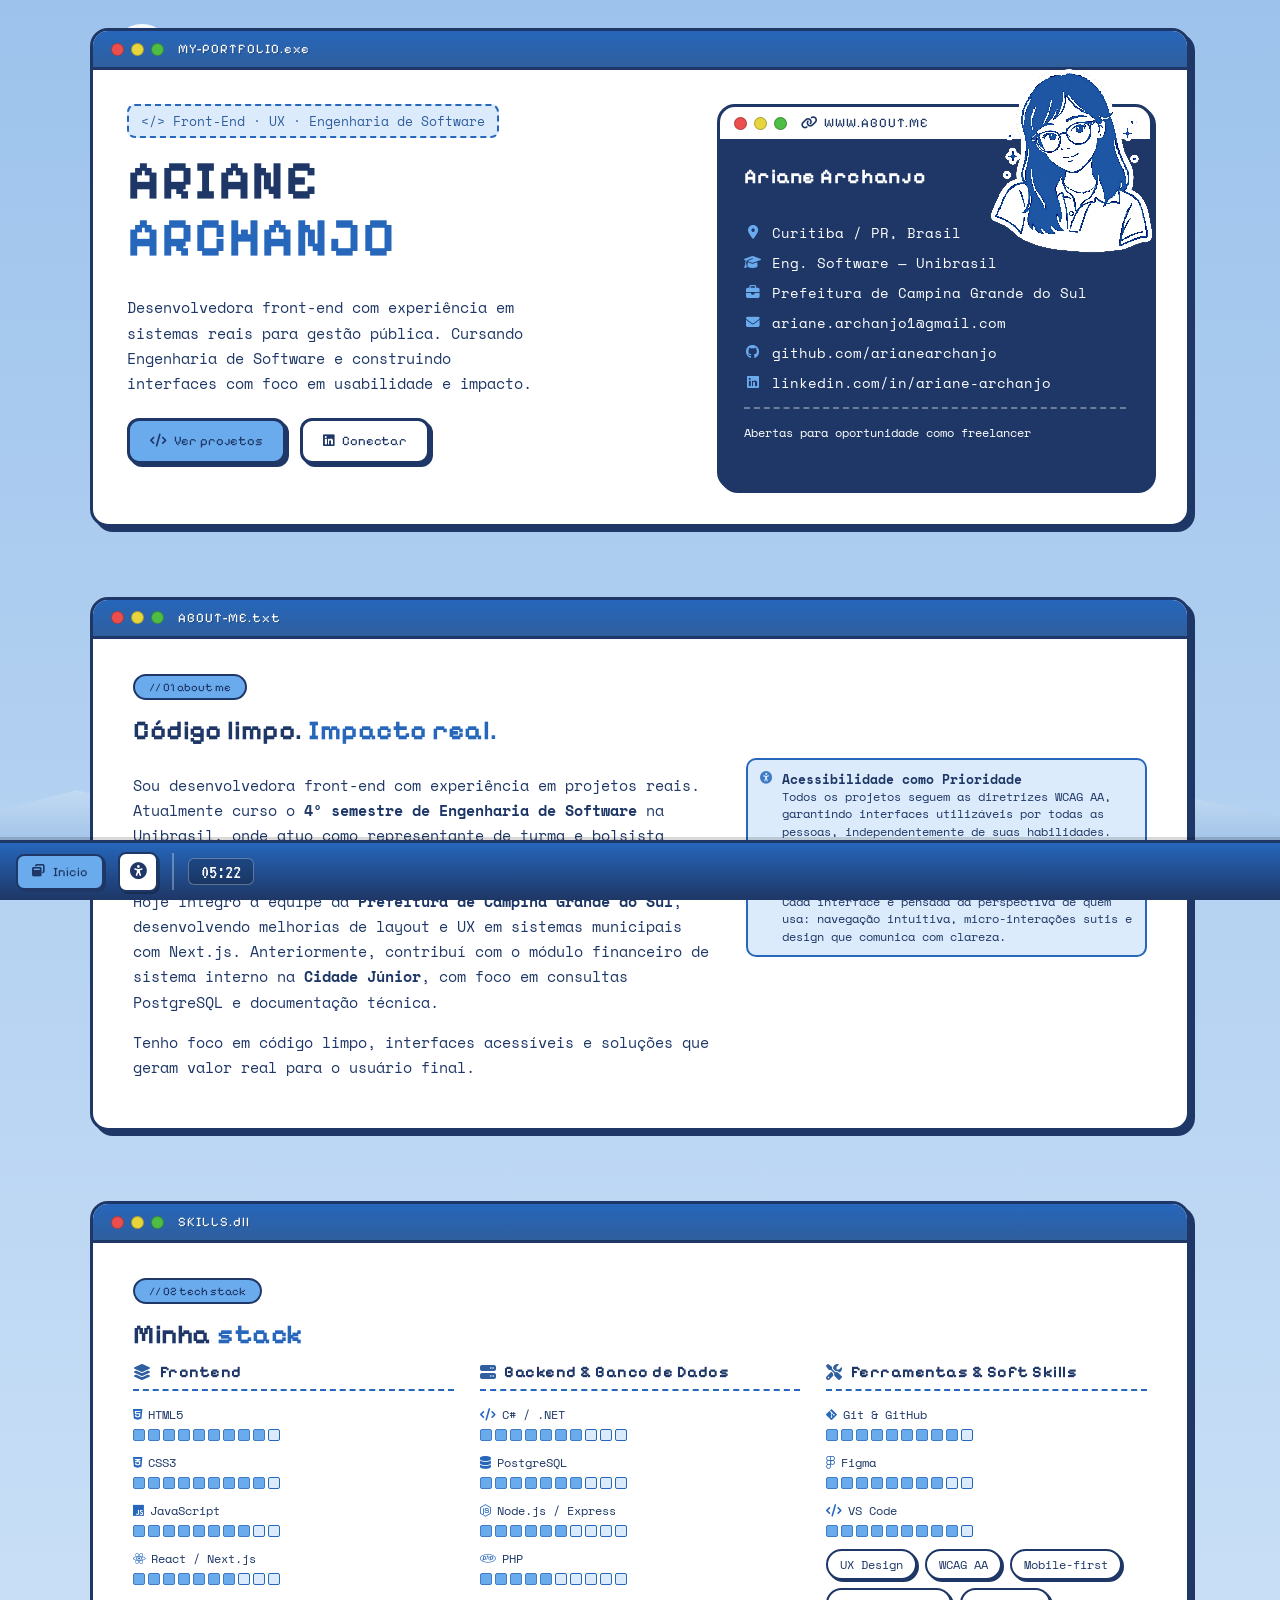
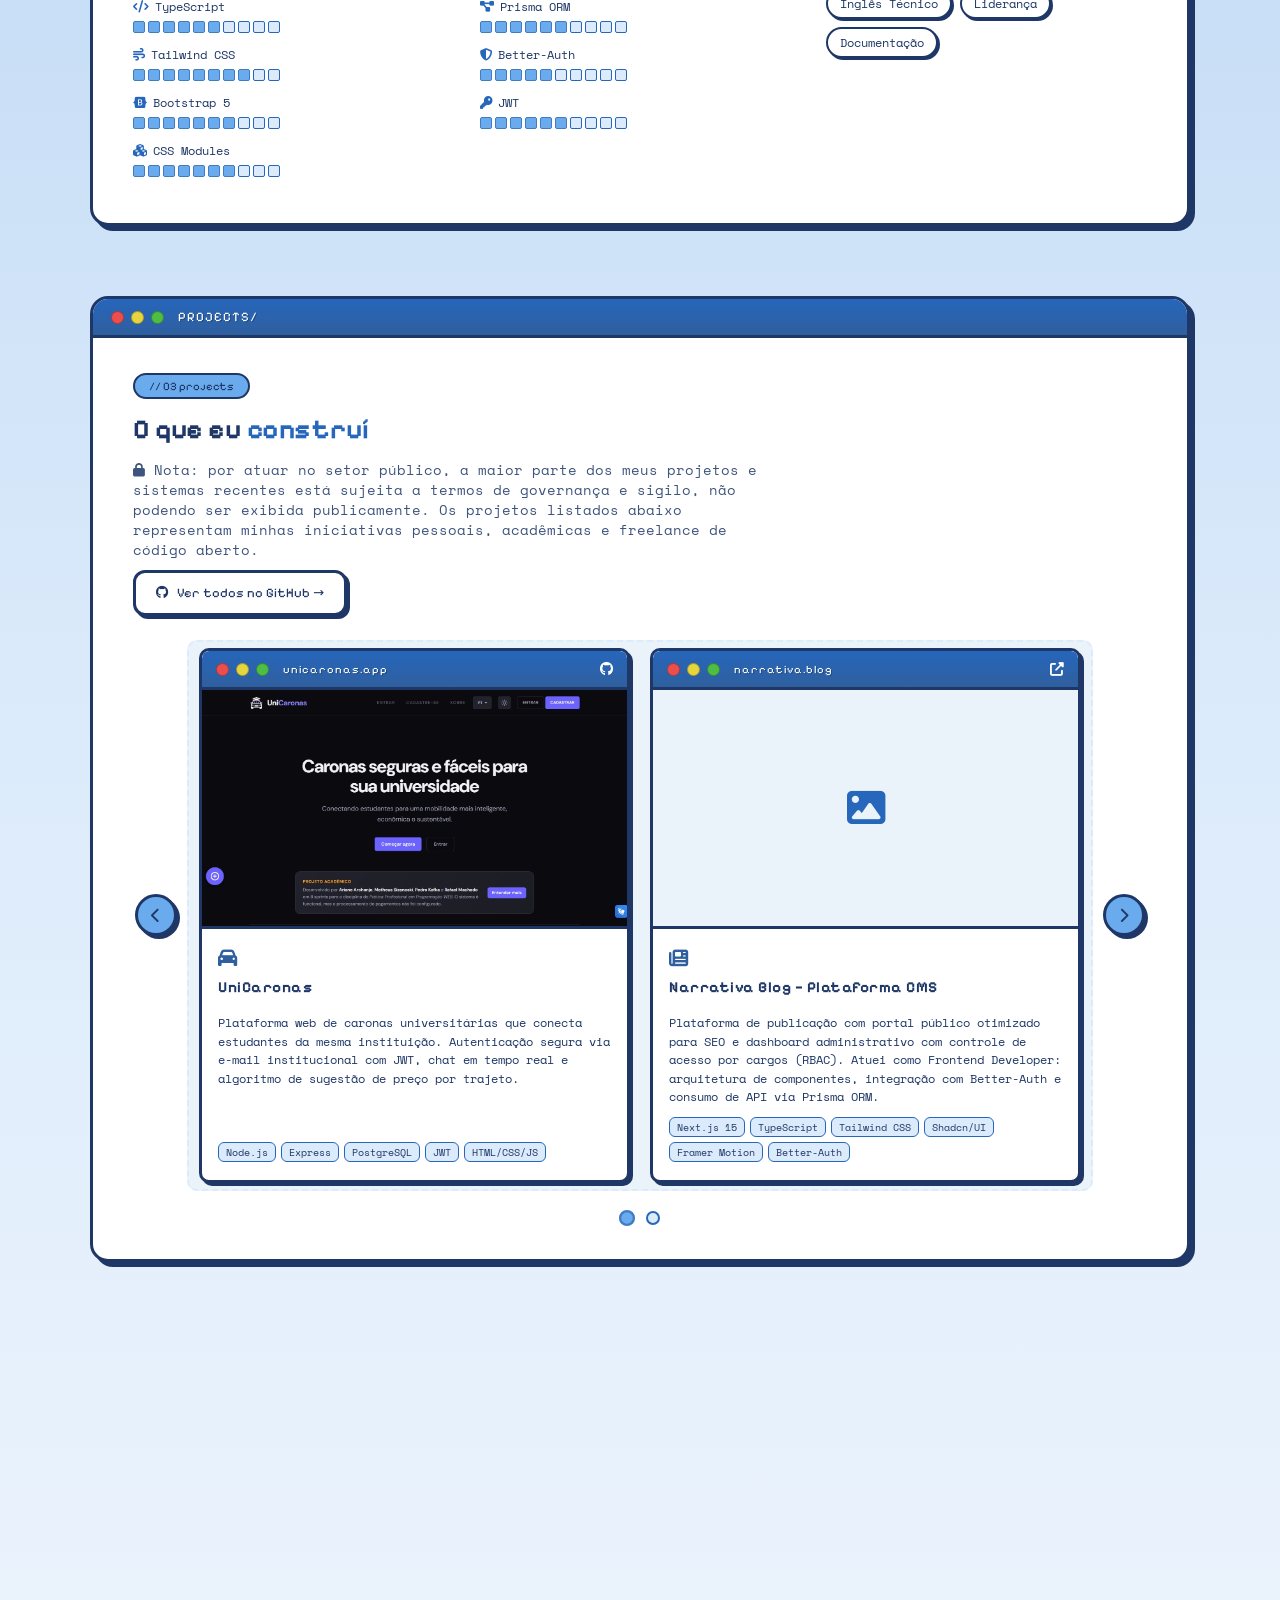
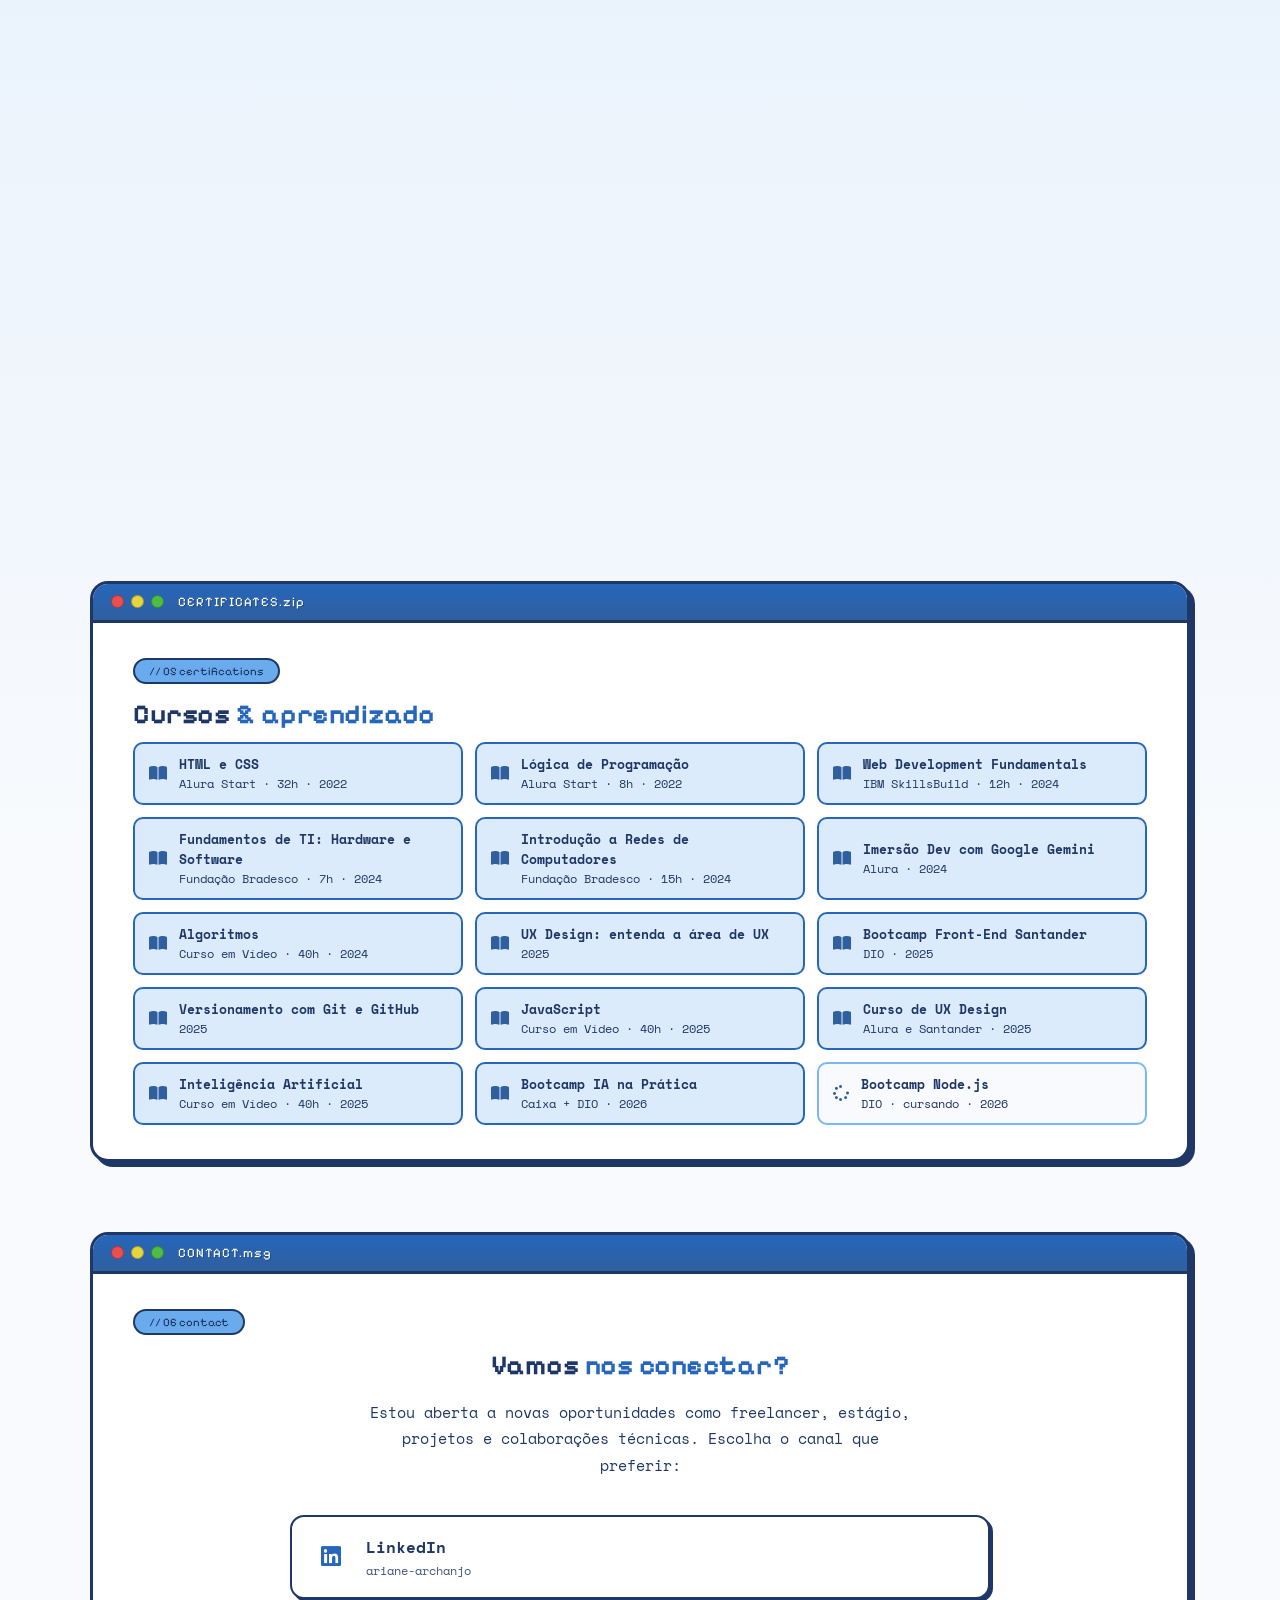
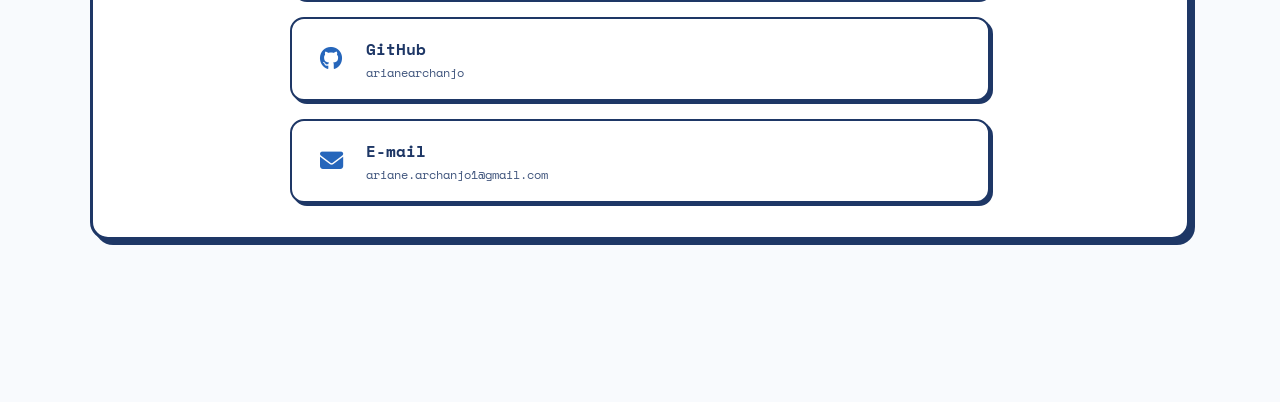
==== index.html @ 0cf38a66 "Initial commit - portfolio retro desktop theme" ====
<!DOCTYPE html>
<html lang="pt-BR">
<head>
<meta charset="UTF-8" />
<meta name="viewport" content="width=device-width, initial-scale=1.0" />
<title>Ariane Archanjo — Front-End Developer</title>
<link rel="icon" type="image/png" href="img/logo.png" />
<meta name="description" content="Portfólio de Ariane Archanjo, desenvolvedora front-end e estudante de Engenharia de Software." />

<link rel="preconnect" href="https://fonts.googleapis.com" />
<link rel="preconnect" href="https://fonts.gstatic.com" crossorigin />
<link rel="stylesheet" href="https://cdnjs.cloudflare.com/ajax/libs/font-awesome/6.5.1/css/all.min.css" />
<link rel="stylesheet" href="style.css" />
</head>
<body>

<a href="#conteudo" class="skip-link">Pular para o conteúdo principal</a>

<div class="desktop-bg" aria-hidden="true">
  <div class="cloud cloud-1"></div>
  <div class="cloud cloud-2"></div>
  <div class="cloud cloud-3"></div>
  <div class="grass-strip"></div>
</div>

<!-- ===================== HERO ===================== -->
<header class="window hero-window" id="topo">
  <div class="title-bar">
    <div class="dots" aria-hidden="true"><span class="dot dot-red"></span><span class="dot dot-yellow"></span><span class="dot dot-green"></span></div>
    <span class="title-bar-text">MY-PORTFOLIO.exe</span>
  </div>
  <div class="window-body hero-body">
    <div class="hero-left">
      <span class="hero-tag">&lt;/&gt; Front-End · UX · Engenharia de Software</span>
      <h1 class="hero-name">ARIANE<br><span class="accent">ARCHANJO</span></h1>
      <p class="hero-desc">
        Desenvolvedora front-end com experiência em sistemas reais para gestão pública.
        Cursando Engenharia de Software e construindo interfaces com foco em usabilidade e impacto.
      </p>
      <div class="hero-actions">
        <a href="#projetos" class="btn btn-primary"><i class="fas fa-code" aria-hidden="true"></i> Ver projetos</a>
        <a href="#contato" class="btn btn-outline"><i class="fab fa-linkedin" aria-hidden="true"></i> Conectar</a>
      </div>
    </div>

    <div class="about-card">
      <a href="#sobre" class="title-bar mini">
        <div class="dots" aria-hidden="true"><span class="dot dot-red"></span><span class="dot dot-yellow"></span><span class="dot dot-green"></span></div>
        <span class="title-bar-text"><i class="fas fa-link" aria-hidden="true" style="margin-right:6px;"></i>WWW.ABOUT.ME</span>
      </a>
      <img src="img/avatar-sticker.png" alt="Ilustração de Ariane" class="about-avatar">
      <div class="about-card-body">
        <h3>Ariane Archanjo</h3>
        <br>
        <div class="contact-row"><i class="fas fa-map-marker-alt" aria-hidden="true"></i> Curitiba / PR, Brasil</div>
        <div class="contact-row"><i class="fas fa-graduation-cap" aria-hidden="true"></i> Eng. Software — Unibrasil</div>
        <div class="contact-row"><i class="fas fa-briefcase" aria-hidden="true"></i> Prefeitura de Campina Grande do Sul</div>
        <div class="contact-row"><i class="fas fa-envelope" aria-hidden="true"></i> <a href="mailto:ariane.archanjo1@gmail.com" style="color:inherit;text-decoration:none;">ariane.archanjo1@gmail.com</a></div>
        <div class="contact-row"><i class="fab fa-github" aria-hidden="true"></i> <a href="https://github.com/arianearchanjo" target="_blank" rel="noopener" style="color:inherit;text-decoration:none;">github.com/arianearchanjo <span class="sr-only">(abre em nova aba)</span></a></div>
        <div class="contact-row"><i class="fab fa-linkedin" aria-hidden="true"></i> <a href="https://linkedin.com/in/ariane-archanjo" target="_blank" rel="noopener" style="color:inherit;text-decoration:none;">linkedin.com/in/ariane-archanjo <span class="sr-only">(abre em nova aba)</span></a></div>
        <p class="about-card-note">
          Abertas para oportunidade como freelancer
        </p>
      </div>
    </div>
  </div>
</header>

<main id="conteudo">

<!-- ===================== SOBRE ===================== -->
<section class="window" id="sobre">
  <div class="title-bar">
    <div class="dots" aria-hidden="true"><span class="dot dot-red"></span><span class="dot dot-yellow"></span><span class="dot dot-green"></span></div>
    <span class="title-bar-text">ABOUT-ME.txt</span>
  </div>
  <div class="window-body">
    <span class="section-kicker">// 01 about me</span>
    <h2 class="section-title">Código limpo. <span class="accent">Impacto real.</span></h2>
    <div class="sobre-grid">
      <div class="sobre-text">
        <p>
          Sou desenvolvedora front-end com experiência em projetos reais.
          Atualmente curso o <strong>4º semestre de Engenharia de Software</strong> na Unibrasil,
          onde atuo como representante de turma e bolsista integral.
        </p>
        <p>
          Hoje integro a equipe da <strong>Prefeitura de Campina Grande do Sul</strong>, desenvolvendo
          melhorias de layout e UX em sistemas municipais com Next.js. Anteriormente, contribuí com
          o módulo financeiro de sistema interno na <strong>Cidade Júnior</strong>, com foco em consultas
          PostgreSQL e documentação técnica.
        </p>
        <p>Tenho foco em código limpo, interfaces acessíveis e soluções que geram valor real para o usuário final.</p>
      </div>
      <ul class="badge-list">
        <li><i class="fas fa-universal-access" aria-hidden="true"></i><div><strong>Acessibilidade como Prioridade</strong>Todos os projetos seguem as diretrizes WCAG AA, garantindo interfaces utilizáveis por todas as pessoas, independentemente de suas habilidades.</div></li>
        <li><i class="fas fa-compass" aria-hidden="true"></i><div><strong>Foco na Experiência do Usuário</strong>Cada interface é pensada da perspectiva de quem usa: navegação intuitiva, micro-interações sutis e design que comunica com clareza.</div></li>
         </ul>
    </div>
  </div>
</section>

<!-- ===================== SKILLS ===================== -->
<section class="window" id="skills">
  <div class="title-bar">
    <div class="dots" aria-hidden="true"><span class="dot dot-red"></span><span class="dot dot-yellow"></span><span class="dot dot-green"></span></div>
    <span class="title-bar-text">SKILLS.dll</span>
  </div>
  <div class="window-body">
    <span class="section-kicker">// 02 tech stack</span>
    <h2 class="section-title">Minha <span class="accent">stack</span></h2>
    <div class="skills-grid">

      <div>
        <h3 class="skill-group-title"><i class="fas fa-layer-group" aria-hidden="true"></i> Frontend</h3>
        <div class="skill-row"><div class="skill-row-top"><span><i class="fab fa-html5" aria-hidden="true"></i>HTML5</span></div><div class="pixel-meter" data-level="90"></div></div>
        <div class="skill-row"><div class="skill-row-top"><span><i class="fab fa-css3-alt" aria-hidden="true"></i>CSS3</span></div><div class="pixel-meter" data-level="85"></div></div>
        <div class="skill-row"><div class="skill-row-top"><span><i class="fab fa-js" aria-hidden="true"></i>JavaScript</span></div><div class="pixel-meter" data-level="78"></div></div>
        <div class="skill-row"><div class="skill-row-top"><span><i class="fab fa-react" aria-hidden="true"></i>React / Next.js</span></div><div class="pixel-meter" data-level="65"></div></div>
        <div class="skill-row"><div class="skill-row-top"><span><i class="fas fa-code" aria-hidden="true"></i>TypeScript</span></div><div class="pixel-meter" data-level="58"></div></div>
        <div class="skill-row"><div class="skill-row-top"><span><i class="fas fa-wind" aria-hidden="true"></i>Tailwind CSS</span></div><div class="pixel-meter" data-level="75"></div></div>
        <div class="skill-row"><div class="skill-row-top"><span><i class="fab fa-bootstrap" aria-hidden="true"></i>Bootstrap 5</span></div><div class="pixel-meter" data-level="72"></div></div>
        <div class="skill-row"><div class="skill-row-top"><span><i class="fas fa-cubes" aria-hidden="true"></i>CSS Modules</span></div><div class="pixel-meter" data-level="68"></div></div>
      </div>

      <div>
        <h3 class="skill-group-title"><i class="fas fa-server" aria-hidden="true"></i> Backend &amp; Banco de Dados</h3>
        <div class="skill-row"><div class="skill-row-top"><span><i class="fas fa-code" aria-hidden="true"></i>C# / .NET</span></div><div class="pixel-meter" data-level="72"></div></div>
        <div class="skill-row"><div class="skill-row-top"><span><i class="fas fa-database" aria-hidden="true"></i>PostgreSQL</span></div><div class="pixel-meter" data-level="68"></div></div>
        <div class="skill-row"><div class="skill-row-top"><span><i class="fab fa-node-js" aria-hidden="true"></i>Node.js / Express</span></div><div class="pixel-meter" data-level="60"></div></div>
        <div class="skill-row"><div class="skill-row-top"><span><i class="fab fa-php" aria-hidden="true"></i>PHP</span></div><div class="pixel-meter" data-level="50"></div></div>
        <div class="skill-row"><div class="skill-row-top"><span><i class="fas fa-diagram-project" aria-hidden="true"></i>Prisma ORM</span></div><div class="pixel-meter" data-level="55"></div></div>
        <div class="skill-row"><div class="skill-row-top"><span><i class="fas fa-shield-halved" aria-hidden="true"></i>Better-Auth</span></div><div class="pixel-meter" data-level="52"></div></div>
        <div class="skill-row"><div class="skill-row-top"><span><i class="fas fa-key" aria-hidden="true"></i>JWT</span></div><div class="pixel-meter" data-level="60"></div></div>
      </div>

      <div>
        <h3 class="skill-group-title"><i class="fas fa-tools" aria-hidden="true"></i> Ferramentas &amp; Soft Skills</h3>
        <div class="skill-row"><div class="skill-row-top"><span><i class="fab fa-git-alt" aria-hidden="true"></i>Git &amp; GitHub</span></div><div class="pixel-meter" data-level="85"></div></div>
        <div class="skill-row"><div class="skill-row-top"><span><i class="fab fa-figma" aria-hidden="true"></i>Figma</span></div><div class="pixel-meter" data-level="78"></div></div>
        <div class="skill-row"><div class="skill-row-top"><span><i class="fas fa-code" aria-hidden="true"></i>VS Code</span></div><div class="pixel-meter" data-level="90"></div></div>
        <div class="tag-cloud">
          <span class="tag">UX Design</span>
          <span class="tag">WCAG AA</span>
          <span class="tag">Mobile-first</span>
          <span class="tag">Inglês Técnico</span>
          <span class="tag">Liderança</span>
          <span class="tag">Documentação</span>
        </div>
      </div>

    </div>
  </div>
</section>

<!-- ===================== PROJETOS ===================== -->
<section class="window" id="projetos">
  <div class="title-bar">
    <div class="dots" aria-hidden="true"><span class="dot dot-red"></span><span class="dot dot-yellow"></span><span class="dot dot-green"></span></div>
    <span class="title-bar-text">PROJECTS/</span>
  </div>
  <div class="window-body">
    <span class="section-kicker">// 03 projects</span>
    <h2 class="section-title">O que eu <span class="accent">construí</span></h2>

    <p style="font-size:.85rem; max-width:70ch; margin-bottom:10px; opacity:.85;">
      <i class="fas fa-lock" aria-hidden="true"></i> Nota: por atuar no setor público, a maior parte dos meus projetos e sistemas recentes está sujeita a termos de governança e sigilo, não podendo ser exibida publicamente. Os projetos listados abaixo representam minhas iniciativas pessoais, acadêmicas e freelance de código aberto.
    </p>
    <a href="https://github.com/arianearchanjo" target="_blank" rel="noopener" class="btn btn-outline" style="margin-bottom:24px; display:inline-flex;"><i class="fab fa-github" aria-hidden="true"></i> Ver todos no GitHub →<span class="sr-only"> (abre em nova aba)</span></a>

    <div class="projects-carousel" role="region" aria-roledescription="carrossel" aria-label="Carrossel de projetos, use as setas do teclado para navegar" tabindex="0">
      <button class="carousel-btn carousel-prev" id="projectsPrev" aria-label="Projeto anterior"><i class="fas fa-chevron-left" aria-hidden="true"></i></button>

      <div class="projects-viewport">
      <div class="projects-track" id="projectsTrack" aria-live="polite">

        <div class="proj-slide">
          <article class="proj-window">
            <div class="title-bar">
              <div class="dots" aria-hidden="true"><span class="dot dot-red"></span><span class="dot dot-yellow"></span><span class="dot dot-green"></span></div>
              <span class="title-bar-text">unicaronas.app</span>
              <span class="proj-links"><a href="https://github.com/arianearchanjo" target="_blank" rel="noopener" aria-label="Ver no GitHub (abre em nova aba)"><i class="fab fa-github" aria-hidden="true"></i></a></span>
            </div>
            <div class="proj-image">
              <img src="img/projects/project-1.png" alt="Captura de tela do projeto UniCaronas" loading="lazy" onerror="this.onerror=null;this.parentElement.classList.add('img-fallback')">
            </div>
            <div class="proj-body">
              <div class="proj-icon"><i class="fas fa-car" aria-hidden="true"></i></div>
              <h3 class="proj-name">UniCaronas</h3>
              <p class="proj-desc">Plataforma web de caronas universitárias que conecta estudantes da mesma instituição. Autenticação segura via e-mail institucional com JWT, chat em tempo real e algoritmo de sugestão de preço por trajeto.</p>
              <div class="proj-tech"><span>Node.js</span><span>Express</span><span>PostgreSQL</span><span>JWT</span><span>HTML/CSS/JS</span></div>
            </div>
          </article>
        </div>

        <div class="proj-slide">
          <article class="proj-window">
            <div class="title-bar">
              <div class="dots" aria-hidden="true"><span class="dot dot-red"></span><span class="dot dot-yellow"></span><span class="dot dot-green"></span></div>
              <span class="title-bar-text">narrativa.blog</span>
              <span class="proj-links"><a href="https://narrativa.blog/" target="_blank" rel="noopener" aria-label="Ver ao vivo (abre em nova aba)"><i class="fas fa-external-link-alt" aria-hidden="true"></i></a></span>
            </div>
            <div class="proj-image">
              <img src="img/projects/project-2.png" alt="Captura de tela do projeto Narrativa Blog" loading="lazy" onerror="this.onerror=null;this.parentElement.classList.add('img-fallback')">
            </div>
            <div class="proj-body">
              <div class="proj-icon"><i class="fas fa-newspaper" aria-hidden="true"></i></div>
              <h3 class="proj-name">Narrativa Blog — Plataforma CMS</h3>
              <p class="proj-desc">Plataforma de publicação com portal público otimizado para SEO e dashboard administrativo com controle de acesso por cargos (RBAC). Atuei como Frontend Developer: arquitetura de componentes, integração com Better-Auth e consumo de API via Prisma ORM.</p>
              <div class="proj-tech"><span>Next.js 15</span><span>TypeScript</span><span>Tailwind CSS</span><span>Shadcn/UI</span><span>Framer Motion</span><span>Better-Auth</span></div>
            </div>
          </article>
        </div>

        <div class="proj-slide">
          <article class="proj-window">
            <div class="title-bar">
              <div class="dots" aria-hidden="true"><span class="dot dot-red"></span><span class="dot dot-yellow"></span><span class="dot dot-green"></span></div>
              <span class="title-bar-text">amigurumi.site</span>
              <span class="proj-links">
                <a href="https://cantinho-amigurumi.netlify.app/" target="_blank" rel="noopener" aria-label="Ver ao vivo (abre em nova aba)"><i class="fas fa-external-link-alt" aria-hidden="true"></i></a>
                <a href="https://github.com/arianearchanjo" target="_blank" rel="noopener" aria-label="Ver no GitHub (abre em nova aba)"><i class="fab fa-github" aria-hidden="true"></i></a>
              </span>
            </div>
            <div class="proj-image">
              <img src="img/projects/project-3.png" alt="Captura de tela do projeto Cantinho do Amigurumi" loading="lazy" onerror="this.onerror=null;this.parentElement.classList.add('img-fallback')">
            </div>
            <div class="proj-body">
              <div class="proj-icon"><i class="fas fa-palette" aria-hidden="true"></i></div>
              <h3 class="proj-name">Cantinho do Amigurumi — Site Institucional</h3>
              <p class="proj-desc">Site institucional para ateliê artesanal. Catálogo com 6 coleções, galeria masonry com lightbox e filtros por categoria, sistema de pedidos integrado ao WhatsApp e design system próprio.</p>
              <div class="proj-tech"><span>HTML5</span><span>CSS3</span><span>JavaScript</span><span>Bootstrap 5</span><span>Netlify</span><span>WhatsApp API</span></div>
            </div>
          </article>
        </div>

        <div class="proj-slide">
          <article class="proj-window">
            <div class="title-bar">
              <div class="dots" aria-hidden="true"><span class="dot dot-red"></span><span class="dot dot-yellow"></span><span class="dot dot-green"></span></div>
              <span class="title-bar-text">churrosmania.app</span>
              <span class="proj-links">
                <a href="https://churrosmania.netlify.app/" target="_blank" rel="noopener" aria-label="Ver ao vivo (abre em nova aba)"><i class="fas fa-external-link-alt" aria-hidden="true"></i></a>
                <a href="https://github.com/arianearchanjo" target="_blank" rel="noopener" aria-label="Ver no GitHub (abre em nova aba)"><i class="fab fa-github" aria-hidden="true"></i></a>
              </span>
            </div>
            <div class="proj-image">
              <img src="img/projects/project-4.png" alt="Captura de tela do projeto Churros Mania" loading="lazy" onerror="this.onerror=null;this.parentElement.classList.add('img-fallback')">
            </div>
            <div class="proj-body">
              <div class="proj-icon"><i class="fas fa-store" aria-hidden="true"></i></div>
              <h3 class="proj-name">Churros Mania — Plataforma de Delivery</h3>
              <p class="proj-desc">Landing page para delivery com cardápio interativo e carrinho lateral. Seleção dinâmica de confeitos por item e envio de pedido formatado via WhatsApp API. UI responsiva com animações CSS.</p>
              <div class="proj-tech"><span>HTML5</span><span>CSS3</span><span>JavaScript</span><span>WhatsApp API</span><span>Netlify</span></div>
            </div>
          </article>
        </div>

      </div>
      </div>

      <button class="carousel-btn carousel-next" id="projectsNext" aria-label="Próximo projeto"><i class="fas fa-chevron-right" aria-hidden="true"></i></button>
    </div>

    <div class="carousel-dots" id="projectsDots" role="tablist" aria-label="Selecionar projeto"></div>
  </div>
</section>

<!-- ===================== EXPERIÊNCIA & FORMAÇÃO ===================== -->
<section class="window" id="experiencia">
  <div class="title-bar">
    <div class="dots" aria-hidden="true"><span class="dot dot-red"></span><span class="dot dot-yellow"></span><span class="dot dot-green"></span></div>
    <span class="title-bar-text">CAREER.log</span>
  </div>
  <div class="window-body">
    <span class="section-kicker">// 04 experience &amp; education</span>
    <h2 class="section-title">Minha <span class="accent">trajetória</span></h2>

    <div class="timeline-cols">
      <div>
        <h3 class="tl-heading"><i class="fas fa-briefcase" aria-hidden="true"></i> Experiência</h3>

        <div class="tl-item">
          <span class="tl-date">Fev 2026 → atual</span>
          <h4>Estagiária em Desenvolvimento Web</h4>
          <p class="tl-company">Prefeitura de Campina Grande do Sul</p>
          <p class="tl-desc">Desenvolvimento de melhorias de layout e UX no portal municipal. Atuação direta em sistemas públicos com Next.js, HTML, CSS e JavaScript, com foco em acessibilidade e usabilidade.</p>
          <div class="tl-tags"><span>Next.js</span><span>HTML/CSS</span><span>JavaScript</span></div>
        </div>

        <div class="tl-item">
          <span class="tl-date">Mai 2025 → Dez 2025</span>
          <h4>Estagiária em TI</h4>
          <p class="tl-company">Cidade Júnior</p>
          <p class="tl-desc">Atuação no módulo financeiro de sistema interno. Criação e otimização de consultas PostgreSQL, implementação de funcionalidades e documentação técnica.</p>
          <div class="tl-tags"><span>PostgreSQL</span><span>Módulo Financeiro</span><span>Documentação</span></div>
        </div>
      </div>

      <div>
        <h3 class="tl-heading"><i class="fas fa-graduation-cap" aria-hidden="true"></i> Formação</h3>

        <div class="tl-item">
          <span class="tl-date">2025 → 2028 · cursando</span>
          <h4>Bacharelado em Engenharia de Software</h4>
          <p class="tl-company">Unibrasil · 4º semestre</p>
          <div class="tl-tags"><span><i class="fas fa-medal" aria-hidden="true"></i> Bolsista Integral</span></div>
        </div>

        <div class="tl-item">
          <span class="tl-date">2025</span>
          <h4>Capacitação em Administração com TI</h4>
          <p class="tl-company">Universidade Positivo</p>
        </div>
      </div>
    </div>

    <h3 class="tl-heading" style="margin-top:8px;"><i class="fas fa-star" aria-hidden="true"></i> Destaques</h3>
    <div class="highlights-grid">
      <div class="hl-card"><span class="hl-date">2025</span><strong>Publicação Científica — EVINCI</strong><span class="sub">Unibrasil · "Oficinas de Tecnologia para Alunos do Ensino Fundamental"</span></div>
      <div class="hl-card"><span class="hl-date">2019 · 2022 · 2023</span><strong>OBMEP — 3× Menção Honrosa</strong><span class="sub">Olimpíada Brasileira de Matemática das Escolas Públicas</span></div>
      <div class="hl-card active"><span class="hl-date">2025 → atual</span><strong>Representante de Turma</strong><span class="sub">Engenharia de Software — Unibrasil</span></div>
      <div class="hl-card"><span class="hl-date">Ens. Fundamental e Médio</span><strong>Monitora de Turma</strong><span class="sub">Apoio pedagógico a colegas</span></div>
    </div>
  </div>
</section>

<!-- ===================== CURSOS ===================== -->
<section class="window" id="certificados">
  <div class="title-bar">
    <div class="dots" aria-hidden="true"><span class="dot dot-red"></span><span class="dot dot-yellow"></span><span class="dot dot-green"></span></div>
    <span class="title-bar-text">CERTIFICATES.zip</span>
  </div>
  <div class="window-body">
    <span class="section-kicker">// 05 certifications</span>
    <h2 class="section-title">Cursos <span class="accent">&amp; aprendizado</span></h2>
    <div class="certs-grid">
      <div class="cert-row"><i class="fas fa-book-open" aria-hidden="true"></i><div><strong>HTML e CSS</strong><span>Alura Start · 32h · 2022</span></div></div>
      <div class="cert-row"><i class="fas fa-book-open" aria-hidden="true"></i><div><strong>Lógica de Programação</strong><span>Alura Start · 8h · 2022</span></div></div>
      <div class="cert-row"><i class="fas fa-book-open" aria-hidden="true"></i><div><strong>Web Development Fundamentals</strong><span>IBM SkillsBuild · 12h · 2024</span></div></div>
      <div class="cert-row"><i class="fas fa-book-open" aria-hidden="true"></i><div><strong>Fundamentos de TI: Hardware e Software</strong><span>Fundação Bradesco · 7h · 2024</span></div></div>
      <div class="cert-row"><i class="fas fa-book-open" aria-hidden="true"></i><div><strong>Introdução a Redes de Computadores</strong><span>Fundação Bradesco · 15h · 2024</span></div></div>
      <div class="cert-row"><i class="fas fa-book-open" aria-hidden="true"></i><div><strong>Imersão Dev com Google Gemini</strong><span>Alura · 2024</span></div></div>
      <div class="cert-row"><i class="fas fa-book-open" aria-hidden="true"></i><div><strong>Algoritmos</strong><span>Curso em Vídeo · 40h · 2024</span></div></div>
      <div class="cert-row"><i class="fas fa-book-open" aria-hidden="true"></i><div><strong>UX Design: entenda a área de UX</strong><span>2025</span></div></div>
      <div class="cert-row"><i class="fas fa-book-open" aria-hidden="true"></i><div><strong>Bootcamp Front-End Santander</strong><span>DIO · 2025</span></div></div>
      <div class="cert-row"><i class="fas fa-book-open" aria-hidden="true"></i><div><strong>Versionamento com Git e GitHub</strong><span>2025</span></div></div>
      <div class="cert-row"><i class="fas fa-book-open" aria-hidden="true"></i><div><strong>JavaScript</strong><span>Curso em Vídeo · 40h · 2025</span></div></div>
      <div class="cert-row"><i class="fas fa-book-open" aria-hidden="true"></i><div><strong>Curso de UX Design</strong><span>Alura e Santander · 2025</span></div></div>
      <div class="cert-row"><i class="fas fa-book-open" aria-hidden="true"></i><div><strong>Inteligência Artificial</strong><span>Curso em Vídeo · 40h · 2025</span></div></div>
      <div class="cert-row"><i class="fas fa-book-open" aria-hidden="true"></i><div><strong>Bootcamp IA na Prática</strong><span>Caixa + DIO · 2026</span></div></div>
      <div class="cert-row wip"><i class="fas fa-spinner" aria-hidden="true"></i><div><strong>Bootcamp Node.js</strong><span>DIO · cursando · 2026</span></div></div>
    </div>
  </div>
</section>

<!-- ===================== CONTATO ===================== -->
<section class="window" id="contato">
  <div class="title-bar">
    <div class="dots" aria-hidden="true"><span class="dot dot-red"></span><span class="dot dot-yellow"></span><span class="dot dot-green"></span></div>
    <span class="title-bar-text">CONTACT.msg</span>
  </div>
  <div class="window-body">
    <span class="section-kicker">// 06 contact</span>

<div class="contact-wrapper">

    <h2 class="section-title">
        Vamos <span class="accent">nos conectar?</span>
    </h2>

    <p class="contact-text">
        Estou aberta a novas oportunidades como freelancer, estágio,
        projetos e colaborações técnicas. Escolha o canal que preferir:
    </p>

    <div class="contact-cards">

        <a href="https://www.linkedin.com/in/ariane-archanjo/" target="_blank" rel="noopener" class="contact-btn">
            <i class="fab fa-linkedin" aria-hidden="true"></i>
            <div>
                <strong>LinkedIn</strong>
                <span>ariane-archanjo<span class="sr-only"> (abre em nova aba)</span></span>
            </div>
        </a>

        <a href="https://github.com/arianearchanjo" target="_blank" rel="noopener" class="contact-btn">
            <i class="fab fa-github" aria-hidden="true"></i>
            <div>
                <strong>GitHub</strong>
                <span>arianearchanjo<span class="sr-only"> (abre em nova aba)</span></span>
            </div>
        </a>

        <a href="mailto:ariane.archanjo1@gmail.com" class="contact-btn">
            <i class="fas fa-envelope" aria-hidden="true"></i>
            <div>
                <strong>E-mail</strong>
                <span>ariane.archanjo1@gmail.com</span>
            </div>
        </a>

    </div>

</div>
  </div>
</section>

</main>

<!-- ===================== TASKBAR ===================== -->
<footer class="taskbar">
  <button type="button" class="start-btn" id="startBtn" aria-haspopup="true" aria-expanded="false" aria-controls="startMenu">
    <i class="fas fa-window-restore" aria-hidden="true"></i><span class="start-text">Início</span>
  </button>
  <button type="button" class="a11y-btn" id="a11yBtn" aria-haspopup="true" aria-expanded="false" aria-controls="a11yPanel" aria-label="Opções de acessibilidade">
    <i class="fas fa-universal-access" aria-hidden="true"></i>
  </button>
  <div class="taskbar-sep" aria-hidden="true"></div>
  <div class="taskbar-clock" id="clock" aria-hidden="true">00:00</div>
</footer>

<script src="script.js"></script>
</body>
</html>
---- style.css ----
/* ===================================================================
   ARIANE ARCHANJO — PORTFÓLIO RETRÔ / DESKTOP PIXELADO
=================================================================== */

@import url('https://fonts.googleapis.com/css2?family=Pixelify+Sans:wght@400;500;600;700&family=Space+Mono:ital,wght@0,400;0,700;1,400&family=VT323&display=swap');

:root {
  /* --- nova identidade: paleta azul & branco --- */
  --navy:         #1e3766;
  --blue-mid:     #2666bb;
  --blue-accent:  #7ab8f5;
  --blue-light:   #dcebfb;
  --blue-dot:     #6aabee;
  --white:        #ffffff;
  --off-white:    #f8fafd;
  --blue-pale:    #eaf2fa;
  --text-muted:   #6b7a99;
  --border:       #e2eaf5;
  --code-bg:      #f0f6ff;

  /* --- mapeamento para o cenário retrô (céu / chão) em tons de azul, mais suave --- */
  --sky-top:      #9dc3ec;
  --sky-mid:      var(--blue-light);
  --sky-bottom:   var(--off-white);

  --grass:        #cfe3f7;
  --grass-dark:   #96bce4;
  --grass-shadow: #5a89bf;

  --blue-deep:    var(--navy);
  --blue:         #2f5f9e;
  --ink:          var(--navy);

  --yellow:       var(--blue-dot);
  --yellow-dark:  #3f7cc4;
  --pink:         var(--blue-accent);

  --dot-red:      #ec4e4e;
  --dot-yellow:   #e6d53d;
  --dot-green:    #4dbd43;

  --shadow-off:   5px 5px 0 var(--navy);
  --shadow-off-sm:3px 3px 0 var(--navy);

  --font-pixel:   'Pixelify Sans', system-ui, sans-serif;
  --font-mono:    'Space Mono', monospace;
  --font-digits:  'VT323', monospace;

  --radius: 18px;
  --radius-sm: 10px;
}

* { box-sizing: border-box; }
html { scroll-behavior: smooth; scroll-padding-top: 24px; }

body {
  margin: 0;
  font-family: var(--font-mono);
  color: var(--ink);
  background: linear-gradient(180deg, var(--sky-top) 0%, var(--sky-mid) 45%, var(--sky-bottom) 78%, var(--sky-bottom) 100%);
  min-height: 100vh;
  overflow-x: hidden;
  padding-bottom: 92px;
  position: relative;
  cursor: url("data:image/svg+xml,%3Csvg width='24' height='24' viewBox='0 0 24 24' fill='none' xmlns='http://www.w3.org/2000/svg'%3E%3Cpath d='M14 17H16V23H10V18H8V16H10V14H16V12H18V16H14V17ZM6 2H4V20H6V22H2V0H6V2ZM8 20H6V18H8V20ZM16 12H14V10H16V12ZM14 10H12V8H14V10ZM12 8H10V6H12V8ZM10 6H8V4H10V6ZM8 4H6V2H8V4Z' fill='%231e3766'/%3E%3Crect x='4' y='2' width='2' height='18' fill='%23fff'/%3E%3Crect x='6' y='4' width='2' height='14' fill='%23fff'/%3E%3Crect x='8' y='6' width='2' height='10' fill='%23fff'/%3E%3Crect x='10' y='8' width='2' height='8' fill='%23fff'/%3E%3Crect x='12' y='10' width='2' height='4' fill='%23fff'/%3E%3Crect x='14' y='12' width='2' height='2' fill='%23fff'/%3E%3Crect x='10' y='14' width='2' height='4' fill='%23fff'/%3E%3Crect x='12' y='18' width='2' height='3' fill='%23fff'/%3E%3C/svg%3E") 4 2, auto;
}

a, button, [role="button"], input, select, textarea, label, summary {
  cursor: url("data:image/svg+xml,%3Csvg width='24' height='24' viewBox='0 0 24 24' fill='none' xmlns='http://www.w3.org/2000/svg'%3E%3Cpath d='M14 17H16V23H10V18H8V16H10V14H16V12H18V16H14V17ZM6 2H4V20H6V22H2V0H6V2ZM8 20H6V18H8V20ZM16 12H14V10H16V12ZM14 10H12V8H14V10ZM12 8H10V6H12V8ZM10 6H8V4H10V6ZM8 4H6V2H8V4Z' fill='%231e3766'/%3E%3Crect x='4' y='2' width='2' height='18' fill='%23fff'/%3E%3Crect x='6' y='4' width='2' height='14' fill='%23fff'/%3E%3Crect x='8' y='6' width='2' height='10' fill='%23fff'/%3E%3Crect x='10' y='8' width='2' height='8' fill='%23fff'/%3E%3Crect x='12' y='10' width='2' height='4' fill='%23fff'/%3E%3Crect x='14' y='12' width='2' height='2' fill='%23fff'/%3E%3Crect x='10' y='14' width='2' height='4' fill='%23fff'/%3E%3Crect x='12' y='18' width='2' height='3' fill='%23fff'/%3E%3C/svg%3E") 4 2, pointer;
}

h1, h2, h3, h4 {
  font-family: var(--font-pixel);
  color: var(--blue-deep);
  margin: 0 0 .4em;
  letter-spacing: .5px;
}

a { color: inherit; }
img { max-width: 100%; display: block; }

.accent { color: var(--blue-mid); }

::selection { background: var(--yellow); color: var(--ink); }

/* ===================== ACESSIBILIDADE ===================== */
.sr-only {
  position: absolute;
  width: 1px; height: 1px;
  padding: 0; margin: -1px;
  overflow: hidden;
  clip: rect(0,0,0,0);
  white-space: nowrap;
  border: 0;
}

.skip-link {
  position: absolute;
  top: -1px;
  left: 8px;
  font: inherit;
  font-size: .75rem;
  color: var(--blue-deep);
  background: transparent;
  padding: 2px 6px;
  border: 0;
  border-radius: 0;
  z-index: 1000;
  opacity: 0;
  pointer-events: none;
  transition: none;
}
.skip-link:focus {
  position: fixed;
  top: 4px;
  opacity: 1;
  pointer-events: auto;
  background: #fff;
  border: 2px solid var(--blue-deep);
  border-radius: 4px;
  outline: none;
}

:focus-visible {
  outline: 3px dashed var(--blue-mid);
  outline-offset: 3px;
}
.taskbar :focus-visible {
  outline: 3px dashed #fff;
  outline-offset: 2px;
}
.start-menu :focus-visible {
  outline: 3px dashed var(--blue-deep);
  outline-offset: 2px;
}

/* ===================== DESKTOP DECOR (clouds + grass) ===================== */
.desktop-bg {
  position: fixed;
  inset: 0;
  z-index: -1;
  pointer-events: none;
  overflow: hidden;
}

.cloud {
  position: absolute;
  background: #fff;
  border-radius: 50px;
  opacity: .9;
  box-shadow: 0 0 0 4px rgba(255,255,255,.9);
}
.cloud::before, .cloud::after {
  content: "";
  position: absolute;
  background: #fff;
  border-radius: 50%;
}
.cloud-1 { width: 120px; height: 40px; top: 6%; left: 8%; }
.cloud-1::before { width: 60px; height: 60px; top: -30px; left: 10px; }
.cloud-1::after { width: 44px; height: 44px; top: -20px; left: 60px; }

.cloud-2 { width: 90px; height: 30px; top: 14%; right: 10%; }
.cloud-2::before { width: 46px; height: 46px; top: -22px; left: 8px; }
.cloud-2::after { width: 34px; height: 34px; top: -14px; left: 46px; }

.cloud-3 { width: 100px; height: 34px; top: 30%; left: 45%; opacity:.7;}
.cloud-3::before { width: 50px; height: 50px; top: -24px; left: 10px; }
.cloud-3::after { width: 36px; height: 36px; top: -16px; left: 52px; }

.grass-strip {
  position: absolute;
  left: 0; right: 0; bottom: 0;
  height: 130px;
  background: linear-gradient(180deg, var(--grass) 0%, var(--grass-dark) 70%, var(--grass-shadow) 100%);
  clip-path: polygon(0 40px, 6% 20px, 13% 45px, 20% 15px, 28% 42px, 36% 10px, 45% 38px, 54% 18px, 63% 44px, 72% 12px, 81% 40px, 90% 20px, 100% 46px, 100% 100%, 0 100%);
}

/* ===================== LAYOUT ===================== */
.wrap {
  max-width: 1100px;
  margin: 0 auto;
  padding: 0 24px;
}

.window {
  max-width: 1100px;
  margin: min(8vh, 70px) auto;
  background: var(--white);
  border: 3px solid var(--blue-deep);
  border-radius: var(--radius);
  box-shadow: var(--shadow-off);
  position: relative;
}

.title-bar {
  display: flex;
  align-items: center;
  gap: 14px;
  padding: 10px 18px;
  background: linear-gradient(180deg, var(--blue-mid), var(--blue));
  border-bottom: 3px solid var(--blue-deep);
  border-radius: calc(var(--radius) - 3px) calc(var(--radius) - 3px) 0 0;
}
.title-bar.mini { padding: 8px 14px; }
.title-bar.mini[href] { cursor: pointer; text-decoration: none; color: #fff; }
.title-bar.mini[href]:hover { filter: brightness(1.1); }

.dots { display: flex; gap: 7px; }
.dot { width: 13px; height: 13px; border-radius: 50%; display: inline-block; border: 1.5px solid rgba(0,0,0,.25); }
.dot-red { background: var(--dot-red); }
.dot-yellow { background: var(--dot-yellow); }
.dot-green { background: var(--dot-green); }

.title-bar-text {
  font-family: var(--font-pixel);
  color: #fff;
  font-size: .82rem;
  letter-spacing: 1px;
  text-shadow: 1px 1px 0 rgba(0,0,0,.25);
}

.window-body { padding: 34px 40px; }
@media (max-width: 700px) {
  .window-body { padding: 26px 20px; }
  .hero-body { padding: 26px 20px; }
  .window { margin-left: 12px; margin-right: 12px; border-radius: 14px; }
  .title-bar { border-radius: 11px 11px 0 0; }
}

.section-kicker {
  display: inline-block;
  font-family: var(--font-pixel);
  font-size: .72rem;
  background: var(--yellow);
  color: var(--ink);
  border: 2px solid var(--blue-deep);
  border-radius: 20px;
  padding: 4px 14px;
  margin-bottom: 14px;
}

.section-title { font-size: 1.7rem; }

/* ===================== HERO ===================== */
.hero-window { margin-top: 28px; }
.hero-body {
  display: grid;
  grid-template-columns: 1.15fr .9fr;
  gap: 32px;
  align-items: stretch;
  padding: 34px;
}
@media (max-width: 860px) { .hero-body { grid-template-columns: 1fr; } }

.hero-left { display: flex; flex-direction: column; justify-content: center; }

.hero-tag {
  font-family: var(--font-mono);
  font-size: .82rem;
  color: var(--blue);
  background: var(--blue-light);
  border: 2px dashed var(--blue-mid);
  display: inline-block;
  width: fit-content;
  padding: 5px 12px;
  border-radius: 8px;
  margin-bottom: 14px;
}

.hero-name {
  font-size: clamp(2.1rem, 6vw, 3.4rem);
  line-height: 1.05;
  margin-bottom: 14px;
}

.hero-desc {
  font-size: .95rem;
  line-height: 1.65;
  max-width: 46ch;
  margin-bottom: 22px;
}

.hero-actions { display: flex; gap: 14px; flex-wrap: wrap; margin-bottom: 26px; }

.btn {
  font-family: var(--font-pixel);
  font-size: .82rem;
  text-decoration: none;
  padding: 12px 20px;
  border: 3px solid var(--blue-deep);
  border-radius: 12px;
  display: inline-flex;
  align-items: center;
  gap: 8px;
  cursor: pointer;
  transition: transform .12s ease;
  box-shadow: 3px 3px 0 var(--blue-deep);
}
.btn:active { transform: translate(3px,3px); box-shadow: 0 0 0 var(--blue-deep); }
.btn-primary { background: var(--yellow); color: var(--ink); }
.btn-outline { background: #fff; color: var(--blue-deep); }

.hero-stats {
  display: flex;
  gap: 10px;
  flex-wrap: wrap;
}
.stat-chip {
  background: var(--blue-light);
  border: 2px solid var(--blue-mid);
  border-radius: 10px;
  padding: 8px 12px;
  text-align: center;
  min-width: 84px;
}
.stat-chip b { display: block; font-family: var(--font-pixel); font-size: 1.3rem; color: var(--blue-deep); }
.stat-chip span { font-size: .62rem; line-height: 1.2; display: block; }

/* about card (mimics reference blue "about.me" card) */
.about-card {
  background: var(--blue-deep);
  border: 3px solid var(--blue-deep);
  border-radius: var(--radius);
  color: #fff;
  display: flex;
  flex-direction: column;
  overflow: visible;
  box-shadow: var(--shadow-off-sm);
  position: relative;
}

.about-card .title-bar { background: #fff; border-bottom: 3px solid var(--blue-deep); }
.about-card .title-bar-text { color: var(--blue-deep); text-shadow:none; }
.about-card-body { 
    padding: 22px 24px; }
.about-card-body h3 { color:#fff; font-size:1.3rem; margin-bottom:10px;}
.contact-row {
  display: flex;
  align-items: center;
  gap: 10px;
  font-size: .85rem;
  margin-bottom: 10px;
}
.contact-row i { width: 18px; text-align:center; color: var(--yellow); }
.about-card-note {
  font-size: .78rem;
  line-height: 1.6;
  border-top: 2px dashed rgba(255,255,255,.35);
  margin-top: 14px;
  padding-top: 14px;
}

.about-avatar{
    position: absolute;
    width: 200px;
    top: -45px;
    right: -20px;
    z-index: 10;
    pointer-events: none;
    image-rendering: pixelated;
    transform-origin: top right;
}

@media (max-width: 860px) {
  .about-avatar { width: 130px; top: -8px; right: 5px; }
}

@media (max-width: 480px) {
  .about-avatar { width: 85px; top: -5px; right: 0; }
}

/* ===================== SOBRE ===================== */
.sobre-grid { display:grid; grid-template-columns: 1.3fr .9fr; gap: 34px; }
@media (max-width: 780px){ .sobre-grid{ grid-template-columns:1fr; } }
.sobre-text p { line-height: 1.7; font-size: .93rem; margin-bottom: 14px; }
.sobre-text strong { color: var(--blue-deep); }

.badge-list { list-style: none; padding: 0; margin: 0; display:flex; flex-direction:column; gap:10px;}
.badge-list li {
  display:flex; align-items:flex-start; gap:10px;
  background: var(--blue-light);
  border:2px solid var(--blue-mid);
  border-radius: 10px;
  padding: 10px 12px;
  font-size: .78rem;
  line-height:1.4;
}
.badge-list i { color: var(--yellow-dark); margin-top:2px; }
.badge-list strong{ display:block; font-size:.82rem; color:var(--blue-deep);}

/* ===================== SKILLS ===================== */
.skills-grid { display:grid; grid-template-columns: repeat(auto-fit, minmax(230px,1fr)); gap: 26px; }
.skill-group-title {
  font-size: 1rem;
  display:flex; align-items:center; gap:8px;
  border-bottom: 2px dashed var(--blue-mid);
  padding-bottom:8px;
  margin-bottom:14px;
}
.skill-group-title i { color: var(--blue); }

.skill-row { margin-bottom: 12px; }
.skill-row-top { display:flex; justify-content:space-between; font-size:.78rem; margin-bottom:5px; }
.skill-row-top i { margin-right:6px; color: var(--blue-mid); }
.pixel-meter {
  display: flex;
  gap: 3px;
}
.pixel-meter span {
  width: 12px; height: 12px;
  background: var(--blue-light);
  border: 1.5px solid var(--blue-mid);
  border-radius: 2px;
}
.pixel-meter span.filled { background: var(--yellow); border-color: var(--yellow-dark); }

.tag-cloud { display:flex; flex-wrap:wrap; gap:8px; }
.tag {
  font-size: .72rem;
  background: var(--white);
  border: 2px solid var(--blue-deep);
  border-radius: 20px;
  padding: 5px 12px;
  box-shadow: 2px 2px 0 var(--blue-deep);
}

/* ===================== PROJETOS ===================== */
.proj-window {
  border: 3px solid var(--blue-deep);
  border-radius: var(--radius-sm);
  box-shadow: var(--shadow-off-sm);
  background: #fff;
  display:flex; flex-direction:column;
  height: 100%;
  overflow: hidden;
}
.proj-window .title-bar { padding: 8px 14px; border-radius: 7px 7px 0 0; }
.proj-window .title-bar-text { font-size:.7rem; }
.proj-links { margin-left:auto; display:flex; gap:10px; }
.proj-links a { color:#fff; font-size:.85rem; transition: opacity .15s ease; }
.proj-links a:hover { opacity: .75; }
.proj-body { padding: 14px 16px 18px; flex:1; display:flex; flex-direction:column; }
.proj-icon { font-size:1.2rem; color: var(--blue); margin-bottom:6px; }
.proj-name { font-size: .95rem; margin-bottom:6px; }
.proj-desc { font-size: .75rem; line-height:1.55; flex:1; margin-bottom:10px; }
.proj-tech { display:flex; flex-wrap:wrap; gap:5px; }
.proj-tech span {
  font-size: .6rem;
  background: var(--blue-light);
  border: 1.5px solid var(--blue-mid);
  border-radius: 6px;
  padding: 2px 7px;
  transition: background .15s ease, border-color .15s ease;
}
.proj-tech span:hover { background: var(--blue-pale); border-color: var(--blue-accent); }

/* --- imagem de destaque do card --- */
.proj-image {
  position: relative;
  width: 100%;
  aspect-ratio: 16 / 9;
  overflow: hidden;
  background: var(--blue-light);
  border-bottom: 3px solid var(--blue-deep);
}
.proj-image img {
  width: 100%;
  height: 100%;
  object-fit: cover;
  display: block;
}
/* fallback caso a imagem não exista, sem quebrar o layout */
.proj-image.img-fallback img { display: none; }
.proj-image.img-fallback::after {
  content: "\f03e";
  font-family: "Font Awesome 6 Free";
  font-weight: 900;
  position: absolute;
  inset: 0;
  display: flex;
  align-items: center;
  justify-content: center;
  font-size: 2.4rem;
  color: var(--blue-mid);
  background: var(--blue-pale);
}

/* --- carrossel --- */
.projects-carousel {
  position: relative;
  padding: 0 54px;
}

.projects-viewport {
  overflow: hidden;
  border-radius: var(--radius-sm);
  background: var(--blue-pale);
  border: 2px dashed var(--blue-light);
}

.projects-track {
  display: flex;
  transition: transform .5s cubic-bezier(.25,.46,.45,.94);
  --slide-pct: 50%;
}

.proj-slide {
  flex: 0 0 var(--slide-pct);
  max-width: var(--slide-pct);
  box-sizing: border-box;
  padding: 6px 10px;
}

.proj-slide .proj-window {
  height: 100%;
  transition: transform .25s ease, box-shadow .25s ease;
  will-change: transform;
}

.proj-slide .proj-window:hover {
  transform: translate(-2px,-2px);
  box-shadow: 5px 5px 0 var(--blue-deep);
}

.proj-slide .proj-image { aspect-ratio: 16 / 9; }

.carousel-btn {
  position: absolute;
  top: 50%;
  transform: translateY(-50%);
  width: 42px;
  height: 42px;
  display: flex;
  align-items: center;
  justify-content: center;
  background: var(--yellow);
  color: var(--blue-deep);
  border: 3px solid var(--blue-deep);
  border-radius: 50%;
  box-shadow: 3px 3px 0 var(--blue-deep);
  cursor: pointer;
  font-size: .95rem;
  z-index: 5;
  transition: transform .15s ease, opacity .15s ease, box-shadow .15s ease;
}
.carousel-btn:hover {
  transform: translateY(-50%) translate(-1px,-1px);
  box-shadow: 4px 4px 0 var(--blue-deep);
}
.carousel-btn:active {
  transform: translateY(-50%) translate(2px,2px);
  box-shadow: 0 0 0 var(--blue-deep);
}
.carousel-btn:disabled {
  opacity: .3;
  cursor: not-allowed;
  transform: translateY(-50%);
  box-shadow: none;
}
.carousel-prev { left: 2px; }
.carousel-next { right: 2px; }

.carousel-dots {
  display: flex;
  justify-content: center;
  gap: 12px;
  margin-top: 20px;
}

.carousel-dot {
  width: 14px;
  height: 14px;
  border-radius: 50%;
  background: var(--blue-light);
  border: 2.5px solid var(--blue-mid);
  padding: 0;
  cursor: pointer;
  transition: background .2s ease, border-color .2s ease, transform .2s ease;
}

.carousel-dot:hover {
  transform: scale(1.2);
}

.carousel-dot.active {
  background: var(--yellow);
  border-color: var(--yellow-dark);
  transform: scale(1.15);
}

@media (max-width: 700px) {
  .projects-carousel { padding: 0 40px; }
  .proj-slide { padding: 4px 6px; }
  .carousel-btn { width: 44px; height: 44px; font-size: .9rem; }
  .carousel-prev { left: 0; }
  .carousel-next { right: 0; }
  .carousel-dot { width: 18px; height: 18px; }
}

/* ===================== EXPERIÊNCIA / TIMELINE ===================== */
.timeline-cols { display:grid; grid-template-columns: 1fr 1fr; gap: 34px; }
@media (max-width: 780px){ .timeline-cols{ grid-template-columns:1fr; } }

.tl-heading { font-size:1rem; display:flex; gap:8px; align-items:center; margin-bottom: 18px;}
.tl-heading i { color: var(--blue); }

.tl-item { position: relative; padding-left: 26px; padding-bottom: 26px; border-left: 3px dotted var(--blue-mid); margin-left:6px;}
.tl-item:last-child { border-left-color: transparent; padding-bottom:0;}
.tl-item::before {
  content:"";
  position:absolute; left:-9px; top:0;
  width:14px; height:14px; border-radius:50%;
  background: var(--yellow); border: 2.5px solid var(--blue-deep);
}
.tl-date { font-family: var(--font-pixel); font-size:.68rem; color: var(--blue); }
.tl-item h4 { font-size: .92rem; margin: 4px 0 2px; }
.tl-company { font-size:.75rem; color: var(--blue-deep); margin:0 0 6px; font-weight:bold;}
.tl-desc { font-size:.76rem; line-height:1.55; margin: 0 0 8px; }
.tl-tags { display:flex; flex-wrap:wrap; gap:6px; }
.tl-tags span { font-size:.6rem; background:var(--blue-light); border:1.5px solid var(--blue-mid); border-radius:6px; padding:2px 7px;}

.highlights-grid { display:grid; grid-template-columns: repeat(auto-fit,minmax(200px,1fr)); gap:12px; margin-top:18px;}
.hl-card {
  background: var(--blue-light);
  border: 2px solid var(--blue-mid);
  border-radius: 10px;
  padding: 12px 14px;
}
.hl-card.active { background: var(--off-white); border-color: var(--blue-accent); border-width: 2.5px; box-shadow: 3px 3px 0 var(--blue-accent); }
.hl-date { font-size:.62rem; color:var(--blue); display:block; margin-bottom:4px;}
.hl-card strong { display:block; font-size:.82rem; margin-bottom:3px; }
.hl-card span.sub { font-size:.68rem; }

/* ===================== CERTIFICADOS ===================== */
.certs-grid { display:grid; grid-template-columns: repeat(auto-fit,minmax(260px,1fr)); gap: 12px; }
.cert-row {
  display:flex; align-items:center; gap:12px;
  background: var(--blue-light);
  border: 2px solid var(--blue-mid);
  border-radius: 10px;
  padding: 10px 14px;
  font-size: .78rem;
}
.cert-row i { color: var(--blue); font-size:1rem; }
.cert-row strong { display:block; font-size:.82rem; }
.cert-row.wip { background: var(--off-white); border-color: var(--blue-accent); border-width: 2.5px; }

/* ===================== CONTATO ===================== */

.contact-wrapper{
    max-width:700px;
    margin:0 auto;
    text-align:center;
}

.contact-text{
    margin:18px auto 36px;
    max-width:560px;
    line-height:1.8;
    font-size:.92rem;
}

.contact-cards{
    display:flex;
    flex-direction:column;
    gap:18px;
}

.contact-btn{
    display:flex;
    align-items:center;
    gap:18px;
    padding:18px 22px;

    border:2.5px solid var(--blue-deep);
    border-radius:14px;

    background:#fff;
    color:var(--ink);
    text-decoration:none;

    box-shadow:3px 3px 0 var(--blue-deep);

    transition:.18s;
}

.contact-btn:hover{
    transform:translate(-2px,-2px);
    box-shadow:5px 5px 0 var(--blue-deep);
}

.contact-btn:active{
    transform:translate(3px,3px);
    box-shadow:0 0 0 var(--blue-deep);
}

.contact-btn i{
    width:34px;
    text-align:center;
    font-size:1.45rem;
    color:var(--blue-mid);
}

.contact-btn strong{
    display:block;
    font-size:1rem;
    text-align:left;
}

.contact-btn span{
    display:block;
    margin-top:2px;
    font-size:.76rem;
    text-align:left;
    opacity:.85;
}

@media (max-width:700px){

    .contact-btn{
        padding:16px;
    }

}



/* ===================== TASKBAR ===================== */
.taskbar {
  position: fixed;
  left:0; right:0; bottom:0;
  height: 60px;
  background: linear-gradient(180deg, var(--blue-mid), var(--blue-deep));
  border-top: 3px solid var(--ink);
  display:flex;
  align-items:center;
  gap: 14px;
  padding: 0 16px;
  z-index: 50;
  box-shadow: 0 -3px 0 rgba(0,0,0,.15);
}
.start-btn {
  font-family: var(--font-pixel);
  font-size: .8rem;
  background: var(--yellow);
  color: var(--ink);
  border: 2.5px solid var(--blue-deep);
  border-radius: 8px;
  padding: 8px 14px;
  display:flex; align-items:center; gap:8px;
  cursor:pointer;
  flex-shrink:0;
  box-shadow: 2px 2px 0 var(--blue-deep);
  transition: transform .12s ease, box-shadow .12s ease;
}
.start-btn:hover { transform: translate(-1px,-1px); box-shadow: 3px 3px 0 var(--blue-deep); }
.start-btn:active,
.start-btn[aria-expanded="true"] { transform: translate(2px,2px); box-shadow: 0 0 0 var(--blue-deep); }
.taskbar-sep { width:2px; align-self:stretch; margin:10px 0; background: rgba(255,255,255,.3); flex-shrink:0;}
.taskbar-clock {
  font-family: var(--font-digits);
  font-size: 1.3rem;
  color: #fff;
  background: rgba(0,0,0,.2);
  border: 1.5px solid rgba(255,255,255,.3);
  border-radius: 6px;
  padding: 2px 12px;
  flex-shrink:0;
}

@media (max-width: 640px) {
  .taskbar-clock, .taskbar-sep { display:none; }
  .start-btn span.start-text { display:none; }
}

/* ===================== START MENU ===================== */
.start-menu {
  position: fixed;
  left: 16px;
  bottom: 70px;
  width: 220px;
  background: var(--blue-light);
  border: 3px solid var(--blue-deep);
  border-radius: var(--radius-sm);
  box-shadow: 4px 4px 0 rgba(0,0,0,.25);
  z-index: 100;
  display: none;
  flex-direction: column;
  padding: 6px;
}
.start-menu.open { display: flex; }
.start-menu-item {
  display: flex;
  align-items: center;
  gap: 10px;
  width: 100%;
  padding: 10px 14px;
  font-family: var(--font-mono);
  font-size: .82rem;
  color: var(--ink);
  background: none;
  border: none;
  text-align: left;
  border-radius: 6px;
  cursor: pointer;
  transition: background .12s ease;
}
.start-menu-item:hover { background: var(--blue); color: #fff; }
.start-menu-item i { width: 18px; color: var(--blue-deep); }
.start-menu-item:hover i { color: #fff; }
.start-menu-sep { height: 2px; background: var(--blue-mid); margin: 4px 8px; opacity: .3; }

/* ===================== ACESSIBILIDADE — BOTÃO E PAINEL ===================== */
.a11y-btn {
  width: 40px;
  height: 40px;
  flex-shrink: 0;
  display: flex;
  align-items: center;
  justify-content: center;
  background: #fff;
  color: var(--blue-deep);
  border: 2.5px solid var(--blue-deep);
  border-radius: 8px;
  font-size: 1.05rem;
  cursor: pointer;
  box-shadow: 2px 2px 0 rgba(0,0,0,.25);
  transition: transform .12s ease, box-shadow .12s ease, background .12s ease;
}
.a11y-btn:hover { background: var(--blue-light); transform: translate(-1px,-1px); box-shadow: 3px 3px 0 rgba(0,0,0,.25); }
.a11y-btn:active,
.a11y-btn[aria-expanded="true"] { transform: translate(1px,1px); box-shadow: 0 0 0 rgba(0,0,0,.25); }

.a11y-panel {
  position: fixed;
  left: 16px;
  bottom: 70px;
  width: 260px;
  background: var(--blue-light);
  border: 3px solid var(--blue-deep);
  border-radius: var(--radius-sm);
  box-shadow: 4px 4px 0 rgba(0,0,0,.25);
  z-index: 100;
  display: none;
  flex-direction: column;
  padding: 16px;
  max-height: 70vh;
  overflow-y: auto;
}
.a11y-panel.open { display: flex; }
.a11y-panel h3 {
  font-size: .95rem;
  display: flex;
  align-items: center;
  gap: 8px;
  margin-bottom: 4px;
}
.a11y-group {
  margin-top: 14px;
  padding-top: 12px;
  border-top: 2px dashed var(--blue-mid);
}
.a11y-group:first-of-type { margin-top: 12px; padding-top: 0; border-top: none; }
.a11y-group-label {
  display: block;
  font-family: var(--font-pixel);
  font-size: .72rem;
  color: var(--blue-deep);
  margin-bottom: 8px;
}
.a11y-font-row { display: flex; gap: 8px; }
.a11y-font-row button {
  flex: 1;
  font-family: var(--font-mono);
  background: #fff;
  border: 2px solid var(--blue-mid);
  border-radius: 8px;
  padding: 7px 4px;
  cursor: pointer;
  color: var(--ink);
  transition: background .12s ease, border-color .12s ease;
}
.a11y-font-row button:nth-child(2) { font-size: 1.05rem; }
.a11y-font-row button:nth-child(3) { font-size: 1.2rem; }
.a11y-font-row button[aria-pressed="true"] {
  background: var(--yellow);
  border-color: var(--yellow-dark);
  font-weight: bold;
}
.a11y-toggle {
  display: flex;
  align-items: center;
  justify-content: space-between;
  gap: 10px;
  width: 100%;
  background: #fff;
  border: 2px solid var(--blue-mid);
  border-radius: 8px;
  padding: 9px 12px;
  font-family: var(--font-mono);
  font-size: .8rem;
  color: var(--ink);
  cursor: pointer;
  margin-bottom: 8px;
  transition: background .12s ease, border-color .12s ease;
}
.a11y-toggle:last-child { margin-bottom: 0; }
.a11y-toggle .switch {
  width: 34px;
  height: 18px;
  border-radius: 10px;
  background: var(--blue-light);
  border: 2px solid var(--blue-mid);
  position: relative;
  flex-shrink: 0;
  transition: background .15s ease, border-color .15s ease;
}
.a11y-toggle .switch::after {
  content: "";
  position: absolute;
  top: 1px; left: 1px;
  width: 10px; height: 10px;
  border-radius: 50%;
  background: var(--blue-mid);
  transition: transform .15s ease, background .15s ease;
}
.a11y-toggle[aria-pressed="true"] { border-color: var(--yellow-dark); }
.a11y-toggle[aria-pressed="true"] .switch { background: var(--yellow); border-color: var(--yellow-dark); }
.a11y-toggle[aria-pressed="true"] .switch::after { transform: translateX(16px); background: var(--yellow-dark); }

.a11y-reset {
  margin-top: 14px;
  width: 100%;
  font-family: var(--font-pixel);
  font-size: .78rem;
  background: #fff;
  color: var(--blue-deep);
  border: 2px solid var(--blue-deep);
  border-radius: 8px;
  padding: 9px;
  cursor: pointer;
  transition: background .12s ease;
}
.a11y-reset:hover { background: var(--blue-light); }

@media (max-width: 640px) {
  .a11y-panel { right: 8px; left: 8px; width: auto; }
}

/* --- efeitos aplicados pelo painel de acessibilidade --- */
html.a11y-font-lg { font-size: 112.5%; }
html.a11y-font-xl { font-size: 125%; }

html.a11y-reduce-motion *,
html.a11y-reduce-motion *::before,
html.a11y-reduce-motion *::after {
  animation-duration: 0.001ms !important;
  animation-iteration-count: 1 !important;
  transition-duration: 0.001ms !important;
  scroll-behavior: auto !important;
}
html.a11y-reduce-motion { scroll-behavior: auto !important; }

html.a11y-contrast body { background: #fff !important; }
html.a11y-contrast .desktop-bg { display: none !important; }
html.a11y-contrast .window,
html.a11y-contrast .proj-window,
html.a11y-contrast .start-menu,
html.a11y-contrast .a11y-panel {
  background: #fff !important;
  color: #000 !important;
  border-color: #000 !important;
  box-shadow: none !important;
}
html.a11y-contrast .title-bar,
html.a11y-contrast .about-card,
html.a11y-contrast .taskbar {
  background: #000 !important;
  border-color: #000 !important;
}
html.a11y-contrast .title-bar-text,
html.a11y-contrast .about-card-body,
html.a11y-contrast .about-card-body * ,
html.a11y-contrast .taskbar-links a,
html.a11y-contrast .taskbar-clock {
  color: #fff !important;
}
html.a11y-contrast h1, html.a11y-contrast h2, html.a11y-contrast h3, html.a11y-contrast h4,
html.a11y-contrast p, html.a11y-contrast li, html.a11y-contrast span, html.a11y-contrast div {
  color: #000;
}
html.a11y-contrast .accent { color: #000; text-decoration: underline; }
html.a11y-contrast a { color: #000 !important; text-decoration: underline; }
html.a11y-contrast .btn,
html.a11y-contrast .tag,
html.a11y-contrast .section-kicker,
html.a11y-contrast .proj-tech span,
html.a11y-contrast .tl-tags span,
html.a11y-contrast .badge-list li,
html.a11y-contrast .hl-card,
html.a11y-contrast .cert-row,
html.a11y-contrast .contact-btn,
html.a11y-contrast .stat-chip {
  background: #fff !important;
  color: #000 !important;
  border-color: #000 !important;
  box-shadow: none !important;
}
html.a11y-contrast .pixel-meter span.filled { background: #000; border-color: #000; }
html.a11y-contrast .taskbar-links a.active { background: #fff !important; color: #000 !important; }
html.a11y-contrast .a11y-btn,
html.a11y-contrast .start-btn,
html.a11y-contrast .scroll-top-btn,
html.a11y-contrast .carousel-btn { background: #fff !important; color: #000 !important; border-color: #000 !important; box-shadow: none !important; }

/* ===================== SCROLL TO TOP ===================== */
.scroll-top-btn {
  position: fixed;
  right: 24px;
  bottom: 80px;
  width: 48px;
  height: 48px;
  border: 3px solid var(--blue-deep);
  border-radius: 12px;
  background: var(--yellow);
  color: var(--blue-deep);
  font-size: 1.1rem;
  cursor: pointer;
  box-shadow: 3px 3px 0 var(--blue-deep);
  z-index: 40;
  opacity: 0;
  transform: translateY(12px);
  transition: opacity .25s ease, transform .25s ease;
  pointer-events: none;
}
.scroll-top-btn.visible {
  opacity: 1;
  transform: translateY(0);
  pointer-events: auto;
}
.scroll-top-btn:active {
  transform: translate(3px, 3px);
  box-shadow: 0 0 0 var(--blue-deep);
}

/* ===================== MOBILE < 480px ===================== */
@media (max-width: 480px) {
  .window { margin-left: 8px; margin-right: 8px; }
  .window-body { padding: 20px 14px; }

  .about-card { overflow: hidden; }

  .section-title { font-size: 1.4rem; }
  .section-kicker { font-size: .78rem; }

  .btn { padding: 14px 20px; }

  .projects-carousel { padding: 0 40px; }
  .proj-slide { padding: 4px 4px; }
  .carousel-btn { width: 40px; height: 40px; font-size: .85rem; }
  .carousel-dot { width: 20px; height: 20px; }

  .proj-desc { font-size: .85rem; }
  .proj-tech span { font-size: .68rem; }

  .contact-btn { padding: 14px 12px; gap: 12px; }
  .contact-btn i { width: 28px; font-size: 1.2rem; }
  .contact-btn span { word-break: break-word; }

  .tl-item { padding-bottom: 18px; padding-left: 22px; }
  .tl-desc { font-size: .82rem; }
  .tl-tags span { font-size: .68rem; }
  .hl-date { font-size: .68rem; }
  .hl-card span.sub { font-size: .72rem; }

  .badge-list li { font-size: .82rem; }

  .start-menu { left: 8px; right: 8px; width: auto; }

  .a11y-panel { bottom: 65px; max-height: 50vh; left: 6px; right: 6px; }

  .start-btn { padding: 6px 10px; }
  .start-btn i { font-size: 1rem; }
}

/* ===================== MOBILE < 360px ===================== */
@media (max-width: 360px) {
  .window { margin-left: 5px; margin-right: 5px; }
  .window-body { padding: 16px 10px; }
  .projects-carousel { padding: 0 34px; }
  .taskbar { gap: 6px; padding: 0 6px; }
  .start-btn { padding: 5px 8px; }
  .section-title { font-size: 1.2rem; }
  .carousel-btn { width: 36px; height: 36px; }
}

/* ===================== LARGE MONITORS (1400px+) ===================== */
@media (min-width: 1400px) {
  .wrap, .window { max-width: 1320px; }
  .window-body { padding: 40px 50px; }
  .section-title { font-size: 2rem; }
  .hero-name { font-size: clamp(2.2rem, 4vw, 4.2rem); }
  .hero-desc { font-size: 1rem; max-width: 52ch; }
  .hero-body { gap: 44px; padding: 50px; }
  .about-card-body { padding: 28px 32px; }
  .about-avatar { width: 230px; top: -50px; right: -20px; }
  .skills-grid { gap: 32px; }
  .timeline-cols { gap: 44px; }
  .sobre-grid { gap: 44px; }
  .projects-carousel { padding: 0 64px; }
  .contact-wrapper { max-width: 800px; }
  .proj-slide { padding: 8px 12px; }
}

/* ===================== ULTRA-WIDE (1800px+) ===================== */
@media (min-width: 1800px) {
  .wrap, .window { max-width: 1540px; }
  .window-body { padding: 50px 64px; }
  .section-title { font-size: 2.3rem; }
  .hero-name { font-size: clamp(2.2rem, 3.5vw, 4.8rem); }
  .hero-body { gap: 52px; padding: 56px; }
  .hero-desc { max-width: 56ch; }
  .about-avatar { width: 260px; top: -55px; }
  .projects-carousel { padding: 0 72px; }
  .contact-wrapper { max-width: 900px; }
  .contact-cards { flex-direction: row; flex-wrap: wrap; }
  .contact-cards .contact-btn { flex: 1; min-width: 280px; }
  .proj-slide { padding: 10px 16px; }
  .skills-grid { gap: 36px; }
  .timeline-cols { gap: 52px; }
  .sobre-grid { gap: 52px; }
}

/* ===================== REVEAL ANIMATION ===================== */
.reveal { opacity: 0; transform: translateY(28px); transition: opacity .55s ease, transform .55s ease; }
.reveal.in { opacity: 1; transform: translateY(0); }

@media (prefers-reduced-motion: reduce) {
  .reveal { opacity:1; transform:none; transition:none; }
  html { scroll-behavior:auto; }
}
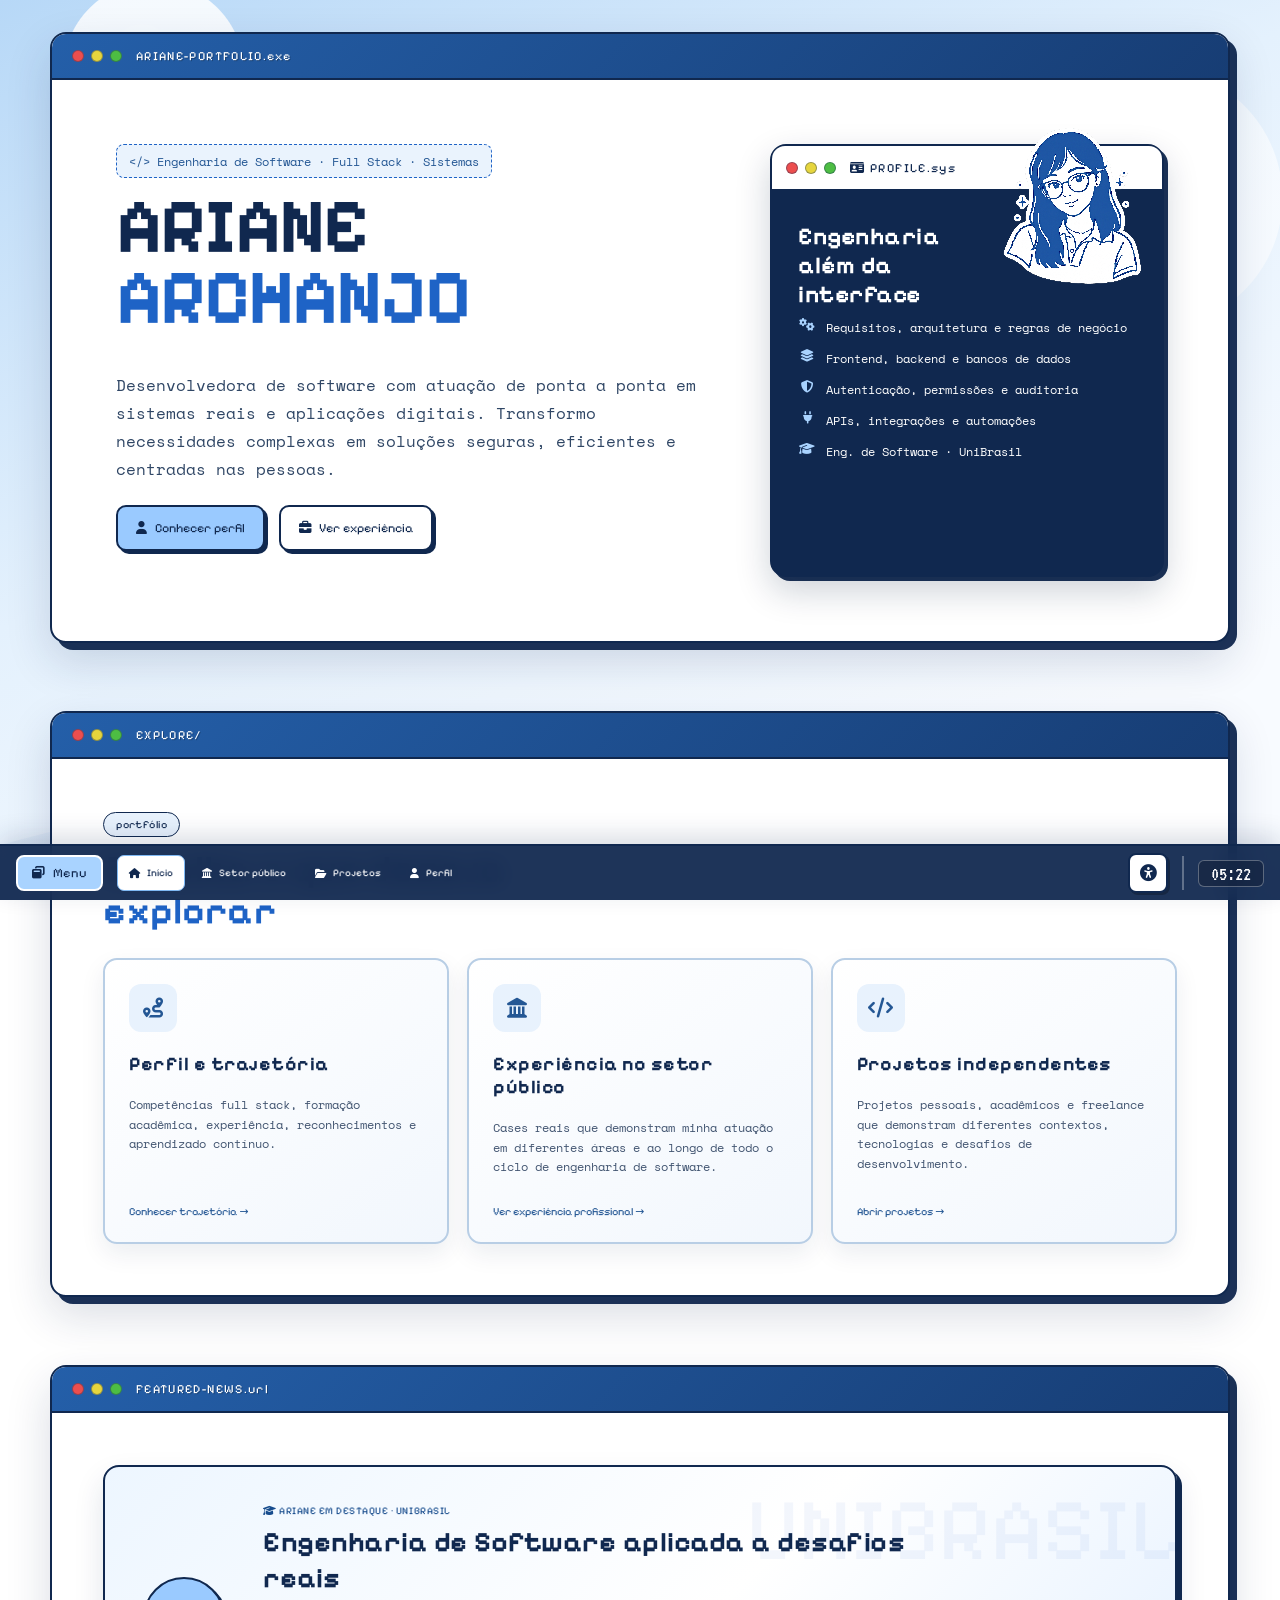
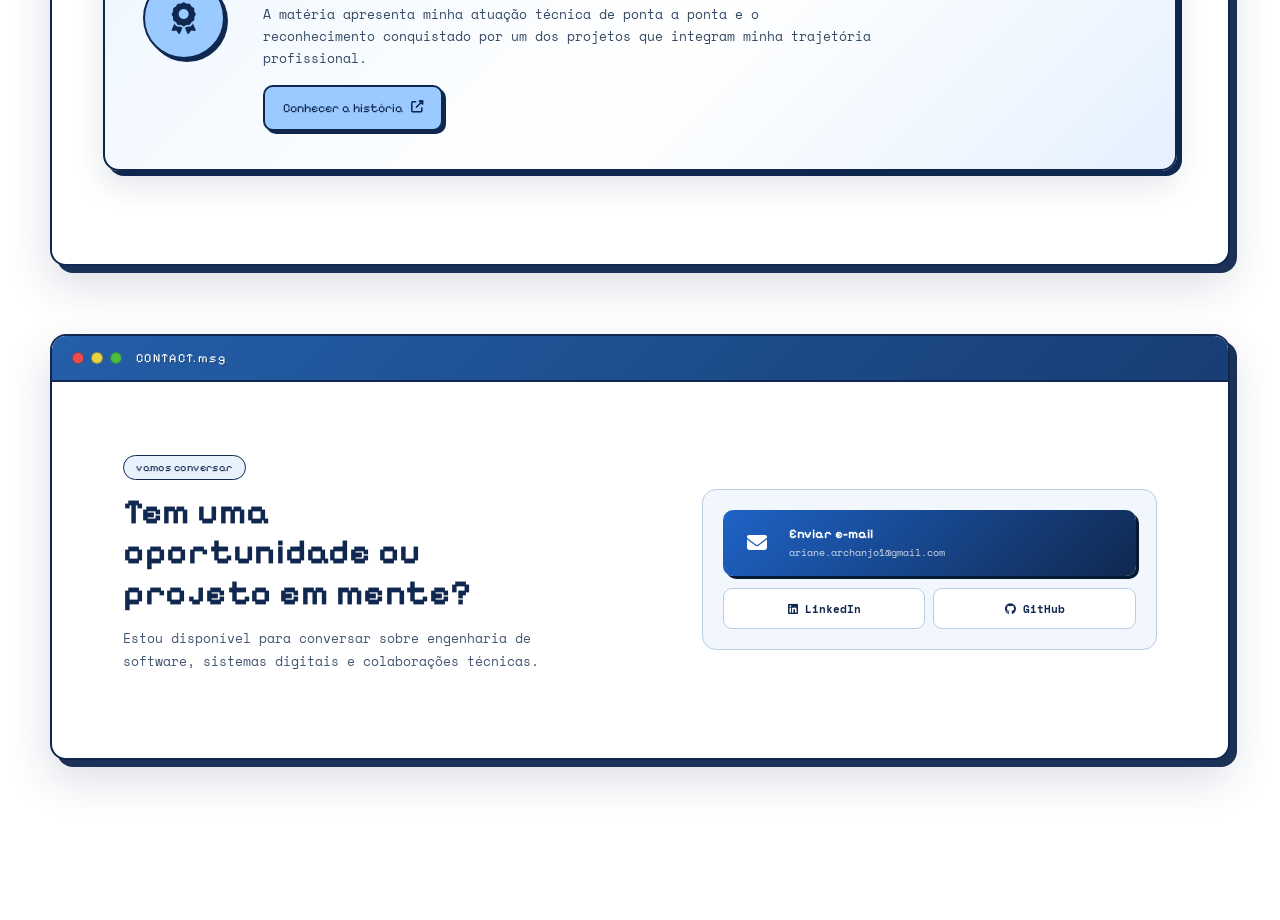
==== commit 91876147: "feat: reorganiza e moderniza portfolio profissional" ====
--- a/index.html
+++ b/index.html
@@ -1,425 +1,50 @@
 <!DOCTYPE html>
 <html lang="pt-BR">
 <head>
-<meta charset="UTF-8" />
-<meta name="viewport" content="width=device-width, initial-scale=1.0" />
-<title>Ariane Archanjo — Front-End Developer</title>
-<link rel="icon" type="image/png" href="img/logo.png" />
-<meta name="description" content="Portfólio de Ariane Archanjo, desenvolvedora front-end e estudante de Engenharia de Software." />
-
-<link rel="preconnect" href="https://fonts.googleapis.com" />
-<link rel="preconnect" href="https://fonts.gstatic.com" crossorigin />
-<link rel="stylesheet" href="https://cdnjs.cloudflare.com/ajax/libs/font-awesome/6.5.1/css/all.min.css" />
-<link rel="stylesheet" href="style.css" />
+<meta charset="UTF-8"><meta name="viewport" content="width=device-width,initial-scale=1">
+<title>Ariane Archanjo — Engenharia de Software</title>
+<meta name="description" content="Portfólio de Ariane Archanjo, desenvolvedora de software com experiência em sistemas completos para a gestão pública.">
+<link rel="icon" type="image/png" href="img/logo.png">
+<link rel="preconnect" href="https://fonts.googleapis.com"><link rel="preconnect" href="https://fonts.gstatic.com" crossorigin>
+<link rel="stylesheet" href="https://cdnjs.cloudflare.com/ajax/libs/font-awesome/6.5.1/css/all.min.css"><link rel="stylesheet" href="style.css">
 </head>
 <body>
-
 <a href="#conteudo" class="skip-link">Pular para o conteúdo principal</a>
-
-<div class="desktop-bg" aria-hidden="true">
-  <div class="cloud cloud-1"></div>
-  <div class="cloud cloud-2"></div>
-  <div class="cloud cloud-3"></div>
-  <div class="grass-strip"></div>
-</div>
-
-<!-- ===================== HERO ===================== -->
+<div class="intro-screen" id="introScreen" aria-hidden="true"><div class="intro-terminal"><span class="intro-command">&gt; inicializando portfolio.exe</span><strong>ARIANE <span>ARCHANJO</span></strong><small>ENGENHARIA DE SOFTWARE · FULL STACK · SOLUÇÕES</small><div class="intro-loader"><i></i></div><span class="intro-ready">sistema pronto</span></div></div>
+<div class="desktop-bg" aria-hidden="true"><div class="cloud cloud-1"></div><div class="cloud cloud-2"></div><div class="cloud cloud-3"></div><div class="grass-strip"></div></div>
 <header class="window hero-window" id="topo">
-  <div class="title-bar">
-    <div class="dots" aria-hidden="true"><span class="dot dot-red"></span><span class="dot dot-yellow"></span><span class="dot dot-green"></span></div>
-    <span class="title-bar-text">MY-PORTFOLIO.exe</span>
-  </div>
+  <div class="title-bar"><div class="dots" aria-hidden="true"><span class="dot dot-red"></span><span class="dot dot-yellow"></span><span class="dot dot-green"></span></div><span class="title-bar-text">ARIANE-PORTFOLIO.exe</span></div>
   <div class="window-body hero-body">
     <div class="hero-left">
-      <span class="hero-tag">&lt;/&gt; Front-End · UX · Engenharia de Software</span>
+      <span class="hero-tag">&lt;/&gt; Engenharia de Software · Full Stack · Sistemas</span>
       <h1 class="hero-name">ARIANE<br><span class="accent">ARCHANJO</span></h1>
-      <p class="hero-desc">
-        Desenvolvedora front-end com experiência em sistemas reais para gestão pública.
-        Cursando Engenharia de Software e construindo interfaces com foco em usabilidade e impacto.
-      </p>
-      <div class="hero-actions">
-        <a href="#projetos" class="btn btn-primary"><i class="fas fa-code" aria-hidden="true"></i> Ver projetos</a>
-        <a href="#contato" class="btn btn-outline"><i class="fab fa-linkedin" aria-hidden="true"></i> Conectar</a>
-      </div>
+      <p class="hero-desc">Desenvolvedora de software com atuação de ponta a ponta em sistemas reais e aplicações digitais. Transformo necessidades complexas em soluções seguras, eficientes e centradas nas pessoas.</p>
+      <div class="hero-actions"><a href="perfil.html" class="btn btn-primary"><i class="fas fa-user" aria-hidden="true"></i> Conhecer perfil</a><a href="setor-publico.html" class="btn btn-outline"><i class="fas fa-briefcase" aria-hidden="true"></i> Ver experiência</a></div>
     </div>
-
     <div class="about-card">
-      <a href="#sobre" class="title-bar mini">
-        <div class="dots" aria-hidden="true"><span class="dot dot-red"></span><span class="dot dot-yellow"></span><span class="dot dot-green"></span></div>
-        <span class="title-bar-text"><i class="fas fa-link" aria-hidden="true" style="margin-right:6px;"></i>WWW.ABOUT.ME</span>
-      </a>
+      <a href="perfil.html" class="title-bar mini"><div class="dots" aria-hidden="true"><span class="dot dot-red"></span><span class="dot dot-yellow"></span><span class="dot dot-green"></span></div><span class="title-bar-text"><i class="fas fa-id-card" aria-hidden="true"></i> PROFILE.sys</span></a>
       <img src="img/avatar-sticker.png" alt="Ilustração de Ariane" class="about-avatar">
-      <div class="about-card-body">
-        <h3>Ariane Archanjo</h3>
-        <br>
-        <div class="contact-row"><i class="fas fa-map-marker-alt" aria-hidden="true"></i> Curitiba / PR, Brasil</div>
-        <div class="contact-row"><i class="fas fa-graduation-cap" aria-hidden="true"></i> Eng. Software — Unibrasil</div>
-        <div class="contact-row"><i class="fas fa-briefcase" aria-hidden="true"></i> Prefeitura de Campina Grande do Sul</div>
-        <div class="contact-row"><i class="fas fa-envelope" aria-hidden="true"></i> <a href="mailto:ariane.archanjo1@gmail.com" style="color:inherit;text-decoration:none;">ariane.archanjo1@gmail.com</a></div>
-        <div class="contact-row"><i class="fab fa-github" aria-hidden="true"></i> <a href="https://github.com/arianearchanjo" target="_blank" rel="noopener" style="color:inherit;text-decoration:none;">github.com/arianearchanjo <span class="sr-only">(abre em nova aba)</span></a></div>
-        <div class="contact-row"><i class="fab fa-linkedin" aria-hidden="true"></i> <a href="https://linkedin.com/in/ariane-archanjo" target="_blank" rel="noopener" style="color:inherit;text-decoration:none;">linkedin.com/in/ariane-archanjo <span class="sr-only">(abre em nova aba)</span></a></div>
-        <p class="about-card-note">
-          Abertas para oportunidade como freelancer
-        </p>
-      </div>
+      <div class="about-card-body"><h3>Engenharia além da interface</h3><div class="contact-row"><i class="fas fa-gears" aria-hidden="true"></i> Requisitos, arquitetura e regras de negócio</div><div class="contact-row"><i class="fas fa-layer-group" aria-hidden="true"></i> Frontend, backend e bancos de dados</div><div class="contact-row"><i class="fas fa-shield-halved" aria-hidden="true"></i> Autenticação, permissões e auditoria</div><div class="contact-row"><i class="fas fa-plug" aria-hidden="true"></i> APIs, integrações e automações</div><div class="contact-row"><i class="fas fa-graduation-cap" aria-hidden="true"></i> Eng. de Software · UniBrasil</div></div>
     </div>
   </div>
 </header>
-
 <main id="conteudo">
-
-<!-- ===================== SOBRE ===================== -->
-<section class="window" id="sobre">
-  <div class="title-bar">
-    <div class="dots" aria-hidden="true"><span class="dot dot-red"></span><span class="dot dot-yellow"></span><span class="dot dot-green"></span></div>
-    <span class="title-bar-text">ABOUT-ME.txt</span>
-  </div>
-  <div class="window-body">
-    <span class="section-kicker">// 01 about me</span>
-    <h2 class="section-title">Código limpo. <span class="accent">Impacto real.</span></h2>
-    <div class="sobre-grid">
-      <div class="sobre-text">
-        <p>
-          Sou desenvolvedora front-end com experiência em projetos reais.
-          Atualmente curso o <strong>4º semestre de Engenharia de Software</strong> na Unibrasil,
-          onde atuo como representante de turma e bolsista integral.
-        </p>
-        <p>
-          Hoje integro a equipe da <strong>Prefeitura de Campina Grande do Sul</strong>, desenvolvendo
-          melhorias de layout e UX em sistemas municipais com Next.js. Anteriormente, contribuí com
-          o módulo financeiro de sistema interno na <strong>Cidade Júnior</strong>, com foco em consultas
-          PostgreSQL e documentação técnica.
-        </p>
-        <p>Tenho foco em código limpo, interfaces acessíveis e soluções que geram valor real para o usuário final.</p>
-      </div>
-      <ul class="badge-list">
-        <li><i class="fas fa-universal-access" aria-hidden="true"></i><div><strong>Acessibilidade como Prioridade</strong>Todos os projetos seguem as diretrizes WCAG AA, garantindo interfaces utilizáveis por todas as pessoas, independentemente de suas habilidades.</div></li>
-        <li><i class="fas fa-compass" aria-hidden="true"></i><div><strong>Foco na Experiência do Usuário</strong>Cada interface é pensada da perspectiva de quem usa: navegação intuitiva, micro-interações sutis e design que comunica com clareza.</div></li>
-         </ul>
+<section class="window">
+  <div class="title-bar"><div class="dots" aria-hidden="true"><span class="dot dot-red"></span><span class="dot dot-yellow"></span><span class="dot dot-green"></span></div><span class="title-bar-text">EXPLORE/</span></div>
+  <div class="window-body"><span class="section-kicker">portfólio</span><h2 class="section-title">Escolha o que deseja <span class="accent">explorar</span></h2>
+    <div class="overview-grid">
+      <a class="overview-card" href="perfil.html"><i class="fas fa-route" aria-hidden="true"></i><h2>Perfil e trajetória</h2><p>Competências full stack, formação acadêmica, experiência, reconhecimentos e aprendizado contínuo.</p><span class="card-link">Conhecer trajetória →</span></a>
+      <a class="overview-card" href="setor-publico.html"><i class="fas fa-landmark" aria-hidden="true"></i><h2>Experiência no setor público</h2><p>Cases reais que demonstram minha atuação em diferentes áreas e ao longo de todo o ciclo de engenharia de software.</p><span class="card-link">Ver experiência profissional →</span></a>
+      <a class="overview-card" href="projetos.html"><i class="fas fa-code" aria-hidden="true"></i><h2>Projetos independentes</h2><p>Projetos pessoais, acadêmicos e freelance que demonstram diferentes contextos, tecnologias e desafios de desenvolvimento.</p><span class="card-link">Abrir projetos →</span></a>
     </div>
   </div>
 </section>
-
-<!-- ===================== SKILLS ===================== -->
-<section class="window" id="skills">
-  <div class="title-bar">
-    <div class="dots" aria-hidden="true"><span class="dot dot-red"></span><span class="dot dot-yellow"></span><span class="dot dot-green"></span></div>
-    <span class="title-bar-text">SKILLS.dll</span>
-  </div>
-  <div class="window-body">
-    <span class="section-kicker">// 02 tech stack</span>
-    <h2 class="section-title">Minha <span class="accent">stack</span></h2>
-    <div class="skills-grid">
-
-      <div>
-        <h3 class="skill-group-title"><i class="fas fa-layer-group" aria-hidden="true"></i> Frontend</h3>
-        <div class="skill-row"><div class="skill-row-top"><span><i class="fab fa-html5" aria-hidden="true"></i>HTML5</span></div><div class="pixel-meter" data-level="90"></div></div>
-        <div class="skill-row"><div class="skill-row-top"><span><i class="fab fa-css3-alt" aria-hidden="true"></i>CSS3</span></div><div class="pixel-meter" data-level="85"></div></div>
-        <div class="skill-row"><div class="skill-row-top"><span><i class="fab fa-js" aria-hidden="true"></i>JavaScript</span></div><div class="pixel-meter" data-level="78"></div></div>
-        <div class="skill-row"><div class="skill-row-top"><span><i class="fab fa-react" aria-hidden="true"></i>React / Next.js</span></div><div class="pixel-meter" data-level="65"></div></div>
-        <div class="skill-row"><div class="skill-row-top"><span><i class="fas fa-code" aria-hidden="true"></i>TypeScript</span></div><div class="pixel-meter" data-level="58"></div></div>
-        <div class="skill-row"><div class="skill-row-top"><span><i class="fas fa-wind" aria-hidden="true"></i>Tailwind CSS</span></div><div class="pixel-meter" data-level="75"></div></div>
-        <div class="skill-row"><div class="skill-row-top"><span><i class="fab fa-bootstrap" aria-hidden="true"></i>Bootstrap 5</span></div><div class="pixel-meter" data-level="72"></div></div>
-        <div class="skill-row"><div class="skill-row-top"><span><i class="fas fa-cubes" aria-hidden="true"></i>CSS Modules</span></div><div class="pixel-meter" data-level="68"></div></div>
-      </div>
-
-      <div>
-        <h3 class="skill-group-title"><i class="fas fa-server" aria-hidden="true"></i> Backend &amp; Banco de Dados</h3>
-        <div class="skill-row"><div class="skill-row-top"><span><i class="fas fa-code" aria-hidden="true"></i>C# / .NET</span></div><div class="pixel-meter" data-level="72"></div></div>
-        <div class="skill-row"><div class="skill-row-top"><span><i class="fas fa-database" aria-hidden="true"></i>PostgreSQL</span></div><div class="pixel-meter" data-level="68"></div></div>
-        <div class="skill-row"><div class="skill-row-top"><span><i class="fab fa-node-js" aria-hidden="true"></i>Node.js / Express</span></div><div class="pixel-meter" data-level="60"></div></div>
-        <div class="skill-row"><div class="skill-row-top"><span><i class="fab fa-php" aria-hidden="true"></i>PHP</span></div><div class="pixel-meter" data-level="50"></div></div>
-        <div class="skill-row"><div class="skill-row-top"><span><i class="fas fa-diagram-project" aria-hidden="true"></i>Prisma ORM</span></div><div class="pixel-meter" data-level="55"></div></div>
-        <div class="skill-row"><div class="skill-row-top"><span><i class="fas fa-shield-halved" aria-hidden="true"></i>Better-Auth</span></div><div class="pixel-meter" data-level="52"></div></div>
-        <div class="skill-row"><div class="skill-row-top"><span><i class="fas fa-key" aria-hidden="true"></i>JWT</span></div><div class="pixel-meter" data-level="60"></div></div>
-      </div>
-
-      <div>
-        <h3 class="skill-group-title"><i class="fas fa-tools" aria-hidden="true"></i> Ferramentas &amp; Soft Skills</h3>
-        <div class="skill-row"><div class="skill-row-top"><span><i class="fab fa-git-alt" aria-hidden="true"></i>Git &amp; GitHub</span></div><div class="pixel-meter" data-level="85"></div></div>
-        <div class="skill-row"><div class="skill-row-top"><span><i class="fab fa-figma" aria-hidden="true"></i>Figma</span></div><div class="pixel-meter" data-level="78"></div></div>
-        <div class="skill-row"><div class="skill-row-top"><span><i class="fas fa-code" aria-hidden="true"></i>VS Code</span></div><div class="pixel-meter" data-level="90"></div></div>
-        <div class="tag-cloud">
-          <span class="tag">UX Design</span>
-          <span class="tag">WCAG AA</span>
-          <span class="tag">Mobile-first</span>
-          <span class="tag">Inglês Técnico</span>
-          <span class="tag">Liderança</span>
-          <span class="tag">Documentação</span>
-        </div>
-      </div>
-
-    </div>
-  </div>
+<section class="window">
+  <div class="title-bar"><div class="dots" aria-hidden="true"><span class="dot dot-red"></span><span class="dot dot-yellow"></span><span class="dot dot-green"></span></div><span class="title-bar-text">FEATURED-NEWS.url</span></div>
+  <div class="window-body"><article class="press-feature"><div class="press-icon" aria-hidden="true"><i class="fas fa-award"></i></div><div class="press-content"><span class="press-label"><i class="fas fa-graduation-cap" aria-hidden="true"></i> Ariane em destaque · UniBrasil</span><h3>Engenharia de Software aplicada a desafios reais</h3><p>A matéria apresenta minha atuação técnica de ponta a ponta e o reconhecimento conquistado por um dos projetos que integram minha trajetória profissional.</p><a href="https://www.unibrasil.com.br/academica-de-engenharia-de-software-do-unibrasil-e-reconhecida-com-premio-de-projeto-inovador/" target="_blank" rel="noopener" class="btn btn-primary">Conhecer a história <i class="fas fa-external-link-alt" aria-hidden="true"></i><span class="sr-only"> (abre em nova aba)</span></a></div></article></div>
 </section>
-
-<!-- ===================== PROJETOS ===================== -->
-<section class="window" id="projetos">
-  <div class="title-bar">
-    <div class="dots" aria-hidden="true"><span class="dot dot-red"></span><span class="dot dot-yellow"></span><span class="dot dot-green"></span></div>
-    <span class="title-bar-text">PROJECTS/</span>
-  </div>
-  <div class="window-body">
-    <span class="section-kicker">// 03 projects</span>
-    <h2 class="section-title">O que eu <span class="accent">construí</span></h2>
-
-    <p style="font-size:.85rem; max-width:70ch; margin-bottom:10px; opacity:.85;">
-      <i class="fas fa-lock" aria-hidden="true"></i> Nota: por atuar no setor público, a maior parte dos meus projetos e sistemas recentes está sujeita a termos de governança e sigilo, não podendo ser exibida publicamente. Os projetos listados abaixo representam minhas iniciativas pessoais, acadêmicas e freelance de código aberto.
-    </p>
-    <a href="https://github.com/arianearchanjo" target="_blank" rel="noopener" class="btn btn-outline" style="margin-bottom:24px; display:inline-flex;"><i class="fab fa-github" aria-hidden="true"></i> Ver todos no GitHub →<span class="sr-only"> (abre em nova aba)</span></a>
-
-    <div class="projects-carousel" role="region" aria-roledescription="carrossel" aria-label="Carrossel de projetos, use as setas do teclado para navegar" tabindex="0">
-      <button class="carousel-btn carousel-prev" id="projectsPrev" aria-label="Projeto anterior"><i class="fas fa-chevron-left" aria-hidden="true"></i></button>
-
-      <div class="projects-viewport">
-      <div class="projects-track" id="projectsTrack" aria-live="polite">
-
-        <div class="proj-slide">
-          <article class="proj-window">
-            <div class="title-bar">
-              <div class="dots" aria-hidden="true"><span class="dot dot-red"></span><span class="dot dot-yellow"></span><span class="dot dot-green"></span></div>
-              <span class="title-bar-text">unicaronas.app</span>
-              <span class="proj-links"><a href="https://github.com/arianearchanjo" target="_blank" rel="noopener" aria-label="Ver no GitHub (abre em nova aba)"><i class="fab fa-github" aria-hidden="true"></i></a></span>
-            </div>
-            <div class="proj-image">
-              <img src="img/projects/project-1.png" alt="Captura de tela do projeto UniCaronas" loading="lazy" onerror="this.onerror=null;this.parentElement.classList.add('img-fallback')">
-            </div>
-            <div class="proj-body">
-              <div class="proj-icon"><i class="fas fa-car" aria-hidden="true"></i></div>
-              <h3 class="proj-name">UniCaronas</h3>
-              <p class="proj-desc">Plataforma web de caronas universitárias que conecta estudantes da mesma instituição. Autenticação segura via e-mail institucional com JWT, chat em tempo real e algoritmo de sugestão de preço por trajeto.</p>
-              <div class="proj-tech"><span>Node.js</span><span>Express</span><span>PostgreSQL</span><span>JWT</span><span>HTML/CSS/JS</span></div>
-            </div>
-          </article>
-        </div>
-
-        <div class="proj-slide">
-          <article class="proj-window">
-            <div class="title-bar">
-              <div class="dots" aria-hidden="true"><span class="dot dot-red"></span><span class="dot dot-yellow"></span><span class="dot dot-green"></span></div>
-              <span class="title-bar-text">narrativa.blog</span>
-              <span class="proj-links"><a href="https://narrativa.blog/" target="_blank" rel="noopener" aria-label="Ver ao vivo (abre em nova aba)"><i class="fas fa-external-link-alt" aria-hidden="true"></i></a></span>
-            </div>
-            <div class="proj-image">
-              <img src="img/projects/project-2.png" alt="Captura de tela do projeto Narrativa Blog" loading="lazy" onerror="this.onerror=null;this.parentElement.classList.add('img-fallback')">
-            </div>
-            <div class="proj-body">
-              <div class="proj-icon"><i class="fas fa-newspaper" aria-hidden="true"></i></div>
-              <h3 class="proj-name">Narrativa Blog — Plataforma CMS</h3>
-              <p class="proj-desc">Plataforma de publicação com portal público otimizado para SEO e dashboard administrativo com controle de acesso por cargos (RBAC). Atuei como Frontend Developer: arquitetura de componentes, integração com Better-Auth e consumo de API via Prisma ORM.</p>
-              <div class="proj-tech"><span>Next.js 15</span><span>TypeScript</span><span>Tailwind CSS</span><span>Shadcn/UI</span><span>Framer Motion</span><span>Better-Auth</span></div>
-            </div>
-          </article>
-        </div>
-
-        <div class="proj-slide">
-          <article class="proj-window">
-            <div class="title-bar">
-              <div class="dots" aria-hidden="true"><span class="dot dot-red"></span><span class="dot dot-yellow"></span><span class="dot dot-green"></span></div>
-              <span class="title-bar-text">amigurumi.site</span>
-              <span class="proj-links">
-                <a href="https://cantinho-amigurumi.netlify.app/" target="_blank" rel="noopener" aria-label="Ver ao vivo (abre em nova aba)"><i class="fas fa-external-link-alt" aria-hidden="true"></i></a>
-                <a href="https://github.com/arianearchanjo" target="_blank" rel="noopener" aria-label="Ver no GitHub (abre em nova aba)"><i class="fab fa-github" aria-hidden="true"></i></a>
-              </span>
-            </div>
-            <div class="proj-image">
-              <img src="img/projects/project-3.png" alt="Captura de tela do projeto Cantinho do Amigurumi" loading="lazy" onerror="this.onerror=null;this.parentElement.classList.add('img-fallback')">
-            </div>
-            <div class="proj-body">
-              <div class="proj-icon"><i class="fas fa-palette" aria-hidden="true"></i></div>
-              <h3 class="proj-name">Cantinho do Amigurumi — Site Institucional</h3>
-              <p class="proj-desc">Site institucional para ateliê artesanal. Catálogo com 6 coleções, galeria masonry com lightbox e filtros por categoria, sistema de pedidos integrado ao WhatsApp e design system próprio.</p>
-              <div class="proj-tech"><span>HTML5</span><span>CSS3</span><span>JavaScript</span><span>Bootstrap 5</span><span>Netlify</span><span>WhatsApp API</span></div>
-            </div>
-          </article>
-        </div>
-
-        <div class="proj-slide">
-          <article class="proj-window">
-            <div class="title-bar">
-              <div class="dots" aria-hidden="true"><span class="dot dot-red"></span><span class="dot dot-yellow"></span><span class="dot dot-green"></span></div>
-              <span class="title-bar-text">churrosmania.app</span>
-              <span class="proj-links">
-                <a href="https://churrosmania.netlify.app/" target="_blank" rel="noopener" aria-label="Ver ao vivo (abre em nova aba)"><i class="fas fa-external-link-alt" aria-hidden="true"></i></a>
-                <a href="https://github.com/arianearchanjo" target="_blank" rel="noopener" aria-label="Ver no GitHub (abre em nova aba)"><i class="fab fa-github" aria-hidden="true"></i></a>
-              </span>
-            </div>
-            <div class="proj-image">
-              <img src="img/projects/project-4.png" alt="Captura de tela do projeto Churros Mania" loading="lazy" onerror="this.onerror=null;this.parentElement.classList.add('img-fallback')">
-            </div>
-            <div class="proj-body">
-              <div class="proj-icon"><i class="fas fa-store" aria-hidden="true"></i></div>
-              <h3 class="proj-name">Churros Mania — Plataforma de Delivery</h3>
-              <p class="proj-desc">Landing page para delivery com cardápio interativo e carrinho lateral. Seleção dinâmica de confeitos por item e envio de pedido formatado via WhatsApp API. UI responsiva com animações CSS.</p>
-              <div class="proj-tech"><span>HTML5</span><span>CSS3</span><span>JavaScript</span><span>WhatsApp API</span><span>Netlify</span></div>
-            </div>
-          </article>
-        </div>
-
-      </div>
-      </div>
-
-      <button class="carousel-btn carousel-next" id="projectsNext" aria-label="Próximo projeto"><i class="fas fa-chevron-right" aria-hidden="true"></i></button>
-    </div>
-
-    <div class="carousel-dots" id="projectsDots" role="tablist" aria-label="Selecionar projeto"></div>
-  </div>
-</section>
-
-<!-- ===================== EXPERIÊNCIA & FORMAÇÃO ===================== -->
-<section class="window" id="experiencia">
-  <div class="title-bar">
-    <div class="dots" aria-hidden="true"><span class="dot dot-red"></span><span class="dot dot-yellow"></span><span class="dot dot-green"></span></div>
-    <span class="title-bar-text">CAREER.log</span>
-  </div>
-  <div class="window-body">
-    <span class="section-kicker">// 04 experience &amp; education</span>
-    <h2 class="section-title">Minha <span class="accent">trajetória</span></h2>
-
-    <div class="timeline-cols">
-      <div>
-        <h3 class="tl-heading"><i class="fas fa-briefcase" aria-hidden="true"></i> Experiência</h3>
-
-        <div class="tl-item">
-          <span class="tl-date">Fev 2026 → atual</span>
-          <h4>Estagiária em Desenvolvimento Web</h4>
-          <p class="tl-company">Prefeitura de Campina Grande do Sul</p>
-          <p class="tl-desc">Desenvolvimento de melhorias de layout e UX no portal municipal. Atuação direta em sistemas públicos com Next.js, HTML, CSS e JavaScript, com foco em acessibilidade e usabilidade.</p>
-          <div class="tl-tags"><span>Next.js</span><span>HTML/CSS</span><span>JavaScript</span></div>
-        </div>
-
-        <div class="tl-item">
-          <span class="tl-date">Mai 2025 → Dez 2025</span>
-          <h4>Estagiária em TI</h4>
-          <p class="tl-company">Cidade Júnior</p>
-          <p class="tl-desc">Atuação no módulo financeiro de sistema interno. Criação e otimização de consultas PostgreSQL, implementação de funcionalidades e documentação técnica.</p>
-          <div class="tl-tags"><span>PostgreSQL</span><span>Módulo Financeiro</span><span>Documentação</span></div>
-        </div>
-      </div>
-
-      <div>
-        <h3 class="tl-heading"><i class="fas fa-graduation-cap" aria-hidden="true"></i> Formação</h3>
-
-        <div class="tl-item">
-          <span class="tl-date">2025 → 2028 · cursando</span>
-          <h4>Bacharelado em Engenharia de Software</h4>
-          <p class="tl-company">Unibrasil · 4º semestre</p>
-          <div class="tl-tags"><span><i class="fas fa-medal" aria-hidden="true"></i> Bolsista Integral</span></div>
-        </div>
-
-        <div class="tl-item">
-          <span class="tl-date">2025</span>
-          <h4>Capacitação em Administração com TI</h4>
-          <p class="tl-company">Universidade Positivo</p>
-        </div>
-      </div>
-    </div>
-
-    <h3 class="tl-heading" style="margin-top:8px;"><i class="fas fa-star" aria-hidden="true"></i> Destaques</h3>
-    <div class="highlights-grid">
-      <div class="hl-card"><span class="hl-date">2025</span><strong>Publicação Científica — EVINCI</strong><span class="sub">Unibrasil · "Oficinas de Tecnologia para Alunos do Ensino Fundamental"</span></div>
-      <div class="hl-card"><span class="hl-date">2019 · 2022 · 2023</span><strong>OBMEP — 3× Menção Honrosa</strong><span class="sub">Olimpíada Brasileira de Matemática das Escolas Públicas</span></div>
-      <div class="hl-card active"><span class="hl-date">2025 → atual</span><strong>Representante de Turma</strong><span class="sub">Engenharia de Software — Unibrasil</span></div>
-      <div class="hl-card"><span class="hl-date">Ens. Fundamental e Médio</span><strong>Monitora de Turma</strong><span class="sub">Apoio pedagógico a colegas</span></div>
-    </div>
-  </div>
-</section>
-
-<!-- ===================== CURSOS ===================== -->
-<section class="window" id="certificados">
-  <div class="title-bar">
-    <div class="dots" aria-hidden="true"><span class="dot dot-red"></span><span class="dot dot-yellow"></span><span class="dot dot-green"></span></div>
-    <span class="title-bar-text">CERTIFICATES.zip</span>
-  </div>
-  <div class="window-body">
-    <span class="section-kicker">// 05 certifications</span>
-    <h2 class="section-title">Cursos <span class="accent">&amp; aprendizado</span></h2>
-    <div class="certs-grid">
-      <div class="cert-row"><i class="fas fa-book-open" aria-hidden="true"></i><div><strong>HTML e CSS</strong><span>Alura Start · 32h · 2022</span></div></div>
-      <div class="cert-row"><i class="fas fa-book-open" aria-hidden="true"></i><div><strong>Lógica de Programação</strong><span>Alura Start · 8h · 2022</span></div></div>
-      <div class="cert-row"><i class="fas fa-book-open" aria-hidden="true"></i><div><strong>Web Development Fundamentals</strong><span>IBM SkillsBuild · 12h · 2024</span></div></div>
-      <div class="cert-row"><i class="fas fa-book-open" aria-hidden="true"></i><div><strong>Fundamentos de TI: Hardware e Software</strong><span>Fundação Bradesco · 7h · 2024</span></div></div>
-      <div class="cert-row"><i class="fas fa-book-open" aria-hidden="true"></i><div><strong>Introdução a Redes de Computadores</strong><span>Fundação Bradesco · 15h · 2024</span></div></div>
-      <div class="cert-row"><i class="fas fa-book-open" aria-hidden="true"></i><div><strong>Imersão Dev com Google Gemini</strong><span>Alura · 2024</span></div></div>
-      <div class="cert-row"><i class="fas fa-book-open" aria-hidden="true"></i><div><strong>Algoritmos</strong><span>Curso em Vídeo · 40h · 2024</span></div></div>
-      <div class="cert-row"><i class="fas fa-book-open" aria-hidden="true"></i><div><strong>UX Design: entenda a área de UX</strong><span>2025</span></div></div>
-      <div class="cert-row"><i class="fas fa-book-open" aria-hidden="true"></i><div><strong>Bootcamp Front-End Santander</strong><span>DIO · 2025</span></div></div>
-      <div class="cert-row"><i class="fas fa-book-open" aria-hidden="true"></i><div><strong>Versionamento com Git e GitHub</strong><span>2025</span></div></div>
-      <div class="cert-row"><i class="fas fa-book-open" aria-hidden="true"></i><div><strong>JavaScript</strong><span>Curso em Vídeo · 40h · 2025</span></div></div>
-      <div class="cert-row"><i class="fas fa-book-open" aria-hidden="true"></i><div><strong>Curso de UX Design</strong><span>Alura e Santander · 2025</span></div></div>
-      <div class="cert-row"><i class="fas fa-book-open" aria-hidden="true"></i><div><strong>Inteligência Artificial</strong><span>Curso em Vídeo · 40h · 2025</span></div></div>
-      <div class="cert-row"><i class="fas fa-book-open" aria-hidden="true"></i><div><strong>Bootcamp IA na Prática</strong><span>Caixa + DIO · 2026</span></div></div>
-      <div class="cert-row wip"><i class="fas fa-spinner" aria-hidden="true"></i><div><strong>Bootcamp Node.js</strong><span>DIO · cursando · 2026</span></div></div>
-    </div>
-  </div>
-</section>
-
-<!-- ===================== CONTATO ===================== -->
-<section class="window" id="contato">
-  <div class="title-bar">
-    <div class="dots" aria-hidden="true"><span class="dot dot-red"></span><span class="dot dot-yellow"></span><span class="dot dot-green"></span></div>
-    <span class="title-bar-text">CONTACT.msg</span>
-  </div>
-  <div class="window-body">
-    <span class="section-kicker">// 06 contact</span>
-
-<div class="contact-wrapper">
-
-    <h2 class="section-title">
-        Vamos <span class="accent">nos conectar?</span>
-    </h2>
-
-    <p class="contact-text">
-        Estou aberta a novas oportunidades como freelancer, estágio,
-        projetos e colaborações técnicas. Escolha o canal que preferir:
-    </p>
-
-    <div class="contact-cards">
-
-        <a href="https://www.linkedin.com/in/ariane-archanjo/" target="_blank" rel="noopener" class="contact-btn">
-            <i class="fab fa-linkedin" aria-hidden="true"></i>
-            <div>
-                <strong>LinkedIn</strong>
-                <span>ariane-archanjo<span class="sr-only"> (abre em nova aba)</span></span>
-            </div>
-        </a>
-
-        <a href="https://github.com/arianearchanjo" target="_blank" rel="noopener" class="contact-btn">
-            <i class="fab fa-github" aria-hidden="true"></i>
-            <div>
-                <strong>GitHub</strong>
-                <span>arianearchanjo<span class="sr-only"> (abre em nova aba)</span></span>
-            </div>
-        </a>
-
-        <a href="mailto:ariane.archanjo1@gmail.com" class="contact-btn">
-            <i class="fas fa-envelope" aria-hidden="true"></i>
-            <div>
-                <strong>E-mail</strong>
-                <span>ariane.archanjo1@gmail.com</span>
-            </div>
-        </a>
-
-    </div>
-
-</div>
-  </div>
-</section>
-
+<section class="window" id="contato"><div class="title-bar"><div class="dots" aria-hidden="true"><span class="dot dot-red"></span><span class="dot dot-yellow"></span><span class="dot dot-green"></span></div><span class="title-bar-text">CONTACT.msg</span></div><div class="window-body"><div class="contact-panel"><div><span class="section-kicker">vamos conversar</span><h2>Tem uma oportunidade ou projeto em mente?</h2><p>Estou disponível para conversar sobre engenharia de software, sistemas digitais e colaborações técnicas.</p></div><div class="contact-actions"><a href="mailto:ariane.archanjo1@gmail.com" class="contact-primary"><i class="fas fa-envelope"></i><span><strong>Enviar e-mail</strong><small>ariane.archanjo1@gmail.com</small></span></a><div class="contact-socials"><a href="https://www.linkedin.com/in/ariane-archanjo/" target="_blank" rel="noopener"><i class="fab fa-linkedin"></i> LinkedIn</a><a href="https://github.com/arianearchanjo" target="_blank" rel="noopener"><i class="fab fa-github"></i> GitHub</a></div></div></div></div></section>
 </main>
-
-<!-- ===================== TASKBAR ===================== -->
-<footer class="taskbar">
-  <button type="button" class="start-btn" id="startBtn" aria-haspopup="true" aria-expanded="false" aria-controls="startMenu">
-    <i class="fas fa-window-restore" aria-hidden="true"></i><span class="start-text">Início</span>
-  </button>
-  <button type="button" class="a11y-btn" id="a11yBtn" aria-haspopup="true" aria-expanded="false" aria-controls="a11yPanel" aria-label="Opções de acessibilidade">
-    <i class="fas fa-universal-access" aria-hidden="true"></i>
-  </button>
-  <div class="taskbar-sep" aria-hidden="true"></div>
-  <div class="taskbar-clock" id="clock" aria-hidden="true">00:00</div>
-</footer>
-
+<footer class="taskbar"><button type="button" class="start-btn" id="startBtn" aria-haspopup="true" aria-expanded="false" aria-controls="startMenu"><i class="fas fa-window-restore" aria-hidden="true"></i><span class="start-text">Menu</span></button><nav class="taskbar-pages" aria-label="Páginas"><a href="index.html" aria-current="page"><i class="fas fa-house"></i><span>Início</span></a><a href="setor-publico.html"><i class="fas fa-landmark"></i><span>Setor público</span></a><a href="projetos.html"><i class="fas fa-folder-open"></i><span>Projetos</span></a><a href="perfil.html"><i class="fas fa-user"></i><span>Perfil</span></a></nav><button type="button" class="a11y-btn" id="a11yBtn" aria-haspopup="true" aria-expanded="false" aria-controls="a11yPanel" aria-label="Opções de acessibilidade"><i class="fas fa-universal-access"></i></button><div class="taskbar-sep" aria-hidden="true"></div><div class="taskbar-clock" id="clock" aria-hidden="true">00:00</div></footer>
 <script src="script.js"></script>
-</body>
-</html>+</body></html>
--- a/style.css
+++ b/style.css
@@ -33,6 +33,7 @@
 
   --yellow:       var(--blue-dot);
   --yellow-dark:  #3f7cc4;
+  --yellow-pale:  #eef6ff;
   --pink:         var(--blue-accent);
 
   --dot-red:      #ec4e4e;
@@ -598,6 +599,38 @@
   .carousel-dot { width: 18px; height: 18px; }
 }
 
+/* ===================== PROJETOS DA PREFEITURA ===================== */
+.municipal-intro { max-width:88ch; margin-bottom:22px; font-size:.82rem; line-height:1.65; opacity:.88; }
+.press-feature { display:grid; grid-template-columns:auto 1fr; gap:20px; align-items:center; padding:24px; margin-bottom:30px; background:linear-gradient(135deg, var(--yellow-pale), var(--off-white)); border:3px solid var(--blue-deep); border-radius:var(--radius); box-shadow:6px 6px 0 var(--blue-deep); }
+.press-icon { width:82px; height:82px; display:grid; place-items:center; border:3px solid var(--blue-deep); border-radius:50%; background:var(--yellow); color:var(--blue-deep); font-size:2rem; }
+.press-label { display:block; margin-bottom:7px; font-family:var(--font-pixel); font-size:.64rem; color:var(--blue); text-transform:uppercase; }
+.press-feature h3 { max-width:34ch; margin:0 0 8px; font-size:1.25rem; line-height:1.3; }
+.press-feature p { max-width:76ch; margin:0 0 15px; font-size:.78rem; line-height:1.6; }
+.municipal-heading { display:flex; justify-content:space-between; align-items:end; gap:18px; margin-bottom:15px; }
+.municipal-heading h3 { margin:3px 0 0; font-size:1.05rem; }
+.catalog-link { flex:none; font-size:.72rem; font-weight:700; color:var(--blue-deep); text-underline-offset:3px; }
+.municipal-grid { display:grid; grid-template-columns:repeat(3, 1fr); gap:14px; }
+.municipal-card { position:relative; min-height:185px; padding:18px; display:flex; flex-direction:column; color:var(--blue-deep); text-decoration:none; background:var(--off-white); border:2px solid var(--blue-mid); border-radius:var(--radius-sm); transition:transform .2s ease, box-shadow .2s ease, border-color .2s ease; }
+.municipal-card:hover { transform:translate(-2px,-2px); border-color:var(--blue-deep); box-shadow:4px 4px 0 var(--blue-deep); }
+.municipal-card.featured { background:var(--yellow-pale); border-width:3px; border-color:var(--blue-deep); }
+.municipal-card > i { width:38px; height:38px; display:grid; place-items:center; margin:14px 0 9px; border-radius:8px; background:var(--blue-light); color:var(--blue); font-size:1.05rem; }
+.municipal-card h4 { margin:0 0 6px; font-size:.9rem; }
+.municipal-card p { margin:0 0 13px; font-size:.7rem; line-height:1.5; }
+.system-status { align-self:flex-start; padding:3px 7px; border-radius:999px; font-size:.55rem; font-weight:800; text-transform:uppercase; letter-spacing:.03em; }
+.system-status.available { background:var(--blue-light); color:var(--blue-deep); }
+.system-status.building { background:#eee8ff; color:#57408c; }
+.system-status.awarded { background:var(--yellow); color:var(--blue-deep); }
+.system-link { margin-top:auto; font-size:.62rem; font-weight:800; color:var(--blue); }
+
+@media (max-width: 850px) { .municipal-grid { grid-template-columns:repeat(2, 1fr); } }
+@media (max-width: 600px) {
+  .press-feature { grid-template-columns:1fr; padding:18px; }
+  .press-icon { width:60px; height:60px; font-size:1.4rem; }
+  .municipal-heading { align-items:start; flex-direction:column; }
+  .municipal-grid { grid-template-columns:1fr; }
+  .municipal-card { min-height:165px; }
+}
+
 /* ===================== EXPERIÊNCIA / TIMELINE ===================== */
 .timeline-cols { display:grid; grid-template-columns: 1fr 1fr; gap: 34px; }
 @media (max-width: 780px){ .timeline-cols{ grid-template-columns:1fr; } }
@@ -631,6 +664,9 @@
 .hl-date { font-size:.62rem; color:var(--blue); display:block; margin-bottom:4px;}
 .hl-card strong { display:block; font-size:.82rem; margin-bottom:3px; }
 .hl-card span.sub { font-size:.68rem; }
+.hl-links { display:flex; flex-wrap:wrap; gap:6px 12px; margin-top:9px; }
+.hl-links a { font-size:.65rem; font-weight:700; color:var(--blue-deep); text-decoration:underline; text-underline-offset:2px; }
+.hl-links a:hover { color:var(--blue-accent); }
 
 /* ===================== CERTIFICADOS ===================== */
 .certs-grid { display:grid; grid-template-columns: repeat(auto-fit,minmax(260px,1fr)); gap: 12px; }
@@ -834,7 +870,8 @@
 
 .a11y-panel {
   position: fixed;
-  left: 16px;
+  right: 16px;
+  left: auto;
   bottom: 70px;
   width: 260px;
   background: var(--blue-light);
@@ -945,7 +982,7 @@
 .a11y-reset:hover { background: var(--blue-light); }
 
 @media (max-width: 640px) {
-  .a11y-panel { right: 8px; left: 8px; width: auto; }
+  .a11y-panel { right: 8px; left: auto; width: min(260px, calc(100vw - 16px)); }
 }
 
 /* --- efeitos aplicados pelo painel de acessibilidade --- */
@@ -1139,4 +1176,298 @@
 @media (prefers-reduced-motion: reduce) {
   .reveal { opacity:1; transform:none; transition:none; }
   html { scroll-behavior:auto; }
-}+}
+
+/* ===================================================================
+   REFINAMENTO VISUAL 2026 — hierarquia, legibilidade e responsividade
+=================================================================== */
+:root {
+  --navy: #10284f;
+  --blue-mid: #1e63c6;
+  --blue: #245794;
+  --blue-accent: #80b9f3;
+  --blue-light: #e8f2fd;
+  --blue-pale: #f2f7fd;
+  --yellow: #a9d3ff;
+  --yellow-pale: #f0f7ff;
+  --yellow-dark: #3677c5;
+  --off-white: #fbfdff;
+  --text-muted: #526783;
+  --shadow-off: 7px 7px 0 rgba(16, 40, 79, .95);
+  --shadow-off-sm: 4px 4px 0 rgba(16, 40, 79, .95);
+  --radius: 16px;
+}
+
+body {
+  background:
+    radial-gradient(circle at 12% 8%, rgba(255,255,255,.85) 0 90px, transparent 91px),
+    radial-gradient(circle at 90% 22%, rgba(255,255,255,.55) 0 130px, transparent 131px),
+    linear-gradient(155deg, #b7d8f7 0%, #e4f1fd 42%, #f8fbff 82%);
+  background-attachment: fixed;
+}
+
+.desktop-bg { opacity:.45; }
+.grass-strip { opacity:.35; height:95px; }
+.cloud { opacity:.38; }
+
+.window {
+  max-width: 1180px;
+  margin: clamp(34px, 6vw, 68px) auto;
+  border-width: 2px;
+  box-shadow: 0 18px 45px rgba(16,40,79,.16), var(--shadow-off);
+  overflow: hidden;
+}
+
+.title-bar {
+  min-height: 46px;
+  padding: 10px 20px;
+  background: linear-gradient(135deg, #245fa9, #173d74);
+  border-bottom-width: 2px;
+}
+.title-bar-text { font-size:.78rem; letter-spacing:1.35px; }
+.dot { width:12px; height:12px; border-color:rgba(16,40,79,.38); }
+.window-body { padding:clamp(28px, 4vw, 52px); }
+
+.section-kicker {
+  padding:5px 12px;
+  margin-bottom:12px;
+  border-width:1.5px;
+  background:var(--blue-light);
+  font-size:.68rem;
+  letter-spacing:.04em;
+}
+.section-title {
+  max-width:22ch;
+  margin-bottom:26px;
+  font-size:clamp(1.65rem, 3vw, 2.35rem);
+  line-height:1.1;
+  letter-spacing:.01em;
+}
+
+.hero-window { margin-top:32px; }
+.hero-body { grid-template-columns:minmax(0, 1.2fr) minmax(330px, .8fr); gap:clamp(32px, 5vw, 64px); padding:clamp(34px, 5vw, 64px); }
+.hero-tag { padding:7px 12px; border-width:1.5px; background:rgba(232,242,253,.88); font-size:.76rem; }
+.hero-name { font-size:clamp(2.65rem, 6vw, 4.8rem); line-height:.92; letter-spacing:-.025em; margin-bottom:22px; }
+.hero-desc { max-width:58ch; font-size:clamp(.88rem, 1.4vw, 1rem); line-height:1.75; color:#2f4665; }
+.btn { min-height:46px; padding:11px 18px; border-width:2px; border-radius:10px; font-size:.78rem; box-shadow:3px 3px 0 var(--blue-deep); transition:transform .15s ease, box-shadow .15s ease, background .15s ease; }
+.btn:hover { transform:translate(-2px,-2px); box-shadow:5px 5px 0 var(--blue-deep); }
+.btn-primary { background:#9acaff; }
+.btn-outline:hover { background:var(--blue-light); }
+
+.about-card { min-height:390px; border-width:2px; box-shadow:0 14px 35px rgba(8,28,58,.2), var(--shadow-off-sm); }
+.about-card-body { padding:30px 26px 24px; }
+.about-card-body h3 { font-size:1.5rem; }
+.contact-row { align-items:flex-start; font-size:.78rem; line-height:1.45; margin-bottom:13px; }
+.about-avatar { width:170px; top:-24px; right:6px; }
+.about-card-body h3 { max-width:calc(100% - 155px); min-height:78px; }
+
+.sobre-grid { grid-template-columns:minmax(0, 1.15fr) minmax(300px, .85fr); gap:clamp(28px, 5vw, 58px); }
+.sobre-text p { font-size:.88rem; line-height:1.8; color:#2c405d; }
+.badge-list { gap:12px; }
+.badge-list li { padding:14px; border-width:1.5px; line-height:1.55; background:var(--blue-pale); }
+.badge-list i { width:22px; margin-top:3px; font-size:1rem; text-align:center; }
+
+.skills-grid { grid-template-columns:repeat(3, minmax(0, 1fr)); gap:20px; }
+.skills-grid > div { padding:20px; border:1.5px solid #bfd5ec; border-radius:12px; background:linear-gradient(180deg, #fff, var(--blue-pale)); }
+.skill-group-title { min-height:42px; font-size:.92rem; }
+.skill-row-top { font-size:.72rem; }
+.pixel-meter span { flex:1; max-width:18px; height:10px; border-width:1px; }
+.tag { padding:5px 10px; border-width:1.5px; box-shadow:1px 1px 0 var(--blue-deep); font-size:.66rem; }
+
+#projetos .section-title { margin-bottom:14px; }
+.projects-viewport { border:1.5px solid #bfd5ec; background:#edf5fd; }
+.proj-window { border-width:2px; box-shadow:3px 3px 0 var(--blue-deep); }
+.proj-body { padding:18px 18px 20px; }
+.proj-name { font-size:1rem; }
+.proj-desc { font-size:.73rem; line-height:1.65; color:#344963; }
+.proj-tech span { border-width:1px; font-size:.58rem; }
+
+.municipal-intro { max-width:94ch; margin:-8px 0 30px; padding-left:16px; border-left:4px solid var(--blue-mid); font-size:.84rem; line-height:1.75; color:#344963; opacity:1; }
+.press-feature { position:relative; grid-template-columns:94px 1fr; padding:clamp(24px, 4vw, 38px); gap:26px; margin-bottom:42px; border-width:2px; background:linear-gradient(135deg, #edf6ff, #fff 55%, #e5f1ff); box-shadow:0 14px 30px rgba(16,40,79,.12), 5px 5px 0 var(--blue-deep); overflow:hidden; }
+.press-feature::after { content:"UNIBRASIL"; position:absolute; right:-8px; top:10px; font-family:var(--font-pixel); font-size:clamp(2rem, 7vw, 5.5rem); color:rgba(30,99,198,.055); pointer-events:none; }
+.press-icon { width:82px; height:82px; border-width:2px; background:#9acaff; box-shadow:3px 3px 0 var(--blue-deep); }
+.press-content { position:relative; z-index:1; }
+.press-label { color:#174c8d; letter-spacing:.05em; }
+.press-feature h3 { max-width:42ch; font-size:clamp(1.25rem, 2.3vw, 1.75rem); }
+.press-feature p { font-size:.8rem; line-height:1.7; color:#344963; }
+.municipal-heading { padding-bottom:12px; border-bottom:2px dashed #aac7e7; }
+.municipal-heading h3 { font-size:1.25rem; }
+.municipal-grid { grid-template-columns:repeat(3, minmax(0, 1fr)); gap:18px; }
+.municipal-card { min-height:220px; padding:20px; border:1.5px solid #b8cee5; border-radius:12px; background:linear-gradient(180deg, #fff 0%, #f6faff 100%); box-shadow:0 7px 18px rgba(16,40,79,.07); }
+.municipal-card:hover { border-color:var(--blue-mid); box-shadow:0 12px 25px rgba(16,40,79,.12), 4px 4px 0 var(--blue-deep); }
+.municipal-card.featured { border-width:2px; background:linear-gradient(145deg, #e3f1ff, #fff); }
+.municipal-card > i { width:44px; height:44px; margin:18px 0 12px; font-size:1.15rem; }
+.municipal-card h4 { font-size:1.05rem; }
+.municipal-card p { font-size:.7rem; line-height:1.65; color:#425571; }
+.system-status { padding:4px 8px; font-size:.52rem; }
+.system-link { font-size:.61rem; letter-spacing:.02em; }
+
+.timeline-cols { gap:clamp(34px, 6vw, 72px); }
+.tl-item { padding-left:30px; padding-bottom:32px; }
+.tl-item h4 { font-size:1rem; }
+.tl-desc { font-size:.75rem; line-height:1.7; color:#3b4e67; }
+.highlights-grid { grid-template-columns:repeat(3, minmax(0,1fr)); gap:14px; }
+.hl-card { min-height:128px; padding:16px; border-width:1.5px; background:var(--blue-pale); }
+.hl-card.active { grid-column:span 2; background:linear-gradient(145deg, #fff, #e9f4ff); border-width:2px; }
+.hl-card strong { font-size:.86rem; }
+.hl-card span.sub { line-height:1.5; }
+
+.certs-grid { grid-template-columns:repeat(3, minmax(0,1fr)); gap:10px; }
+.cert-row { min-height:72px; padding:12px 14px; border-width:1.5px; background:#f7fbff; }
+.cert-row strong { font-size:.76rem; }
+.cert-row span { font-size:.63rem; color:var(--text-muted); }
+
+.contact-wrapper { max-width:820px; }
+.contact-cards { display:grid; grid-template-columns:repeat(3, minmax(0,1fr)); gap:14px; }
+.contact-btn { min-width:0; align-items:flex-start; padding:20px 16px; border-width:2px; box-shadow:3px 3px 0 var(--blue-deep); }
+.contact-btn div { min-width:0; }
+.contact-btn span { overflow-wrap:anywhere; }
+
+.taskbar { height:56px; border-top-width:2px; background:rgba(16,40,79,.94); backdrop-filter:blur(12px); box-shadow:0 -8px 24px rgba(16,40,79,.16); }
+.start-btn { border-color:#fff; box-shadow:none; }
+.taskbar-pages { display:flex; align-items:center; gap:5px; min-width:0; margin-right:auto; }
+.taskbar-pages a { display:flex; align-items:center; gap:7px; min-height:36px; padding:7px 11px; border:1px solid transparent; border-radius:7px; color:#fff; font-family:var(--font-pixel); font-size:.63rem; text-decoration:none; white-space:nowrap; }
+.taskbar-pages a:hover { background:rgba(255,255,255,.12); }
+.taskbar-pages a[aria-current="page"] { background:#fff; color:var(--blue-deep); border-color:var(--blue-accent); }
+
+@media (max-width: 900px) {
+  .window { margin-left:18px; margin-right:18px; }
+  .hero-body { grid-template-columns:1fr; }
+  .about-card { min-height:0; }
+  .about-avatar { width:140px; top:-12px; }
+  .skills-grid { grid-template-columns:1fr 1fr; }
+  .skills-grid > div:last-child { grid-column:1 / -1; }
+  .municipal-grid, .certs-grid { grid-template-columns:repeat(2, minmax(0,1fr)); }
+  .highlights-grid { grid-template-columns:repeat(2, minmax(0,1fr)); }
+}
+
+@media (max-width: 640px) {
+  html, body { width:100%; max-width:100%; overflow-x:hidden; }
+  body { padding-bottom:74px; }
+  .window { width:calc(100vw - 20px); margin:24px 10px; border-radius:12px; box-shadow:4px 4px 0 var(--blue-deep); }
+  .title-bar { min-height:40px; padding:8px 12px; }
+  .title-bar-text { max-width:calc(100vw - 105px); overflow:hidden; text-overflow:ellipsis; white-space:nowrap; font-size:.66rem; }
+  .window-body { padding:24px 16px; }
+  .section-title { margin-bottom:20px; font-size:1.65rem; }
+  .window, .window-body, .hero-body, .hero-left, .about-card { min-width:0; max-width:100%; }
+  .hero-body { padding:28px 18px; overflow:hidden; }
+  .hero-left, .about-card { min-width:0; width:100%; }
+  .hero-tag { width:100%; max-width:100%; white-space:normal; line-height:1.5; overflow-wrap:anywhere; }
+  .hero-name { font-size:clamp(2.45rem, 15vw, 3.6rem); }
+  .hero-actions { display:grid; grid-template-columns:1fr; width:100%; }
+  .hero-actions .btn { width:100%; justify-content:center; }
+  .hero-stats { display:grid; grid-template-columns:1fr; width:100%; }
+  .stat-chip { min-width:0; }
+  .about-avatar { position:relative; width:132px; top:auto; right:auto; align-self:flex-end; margin:-18px 12px -70px auto; }
+  .about-card { overflow:hidden; }
+  .about-card-body h3 { max-width:100%; min-height:0; font-size:1.15rem; }
+  .about-card-body { padding:82px 16px 18px; overflow:hidden; }
+  .contact-row { padding-right:0; overflow-wrap:anywhere; }
+  .sobre-grid, .skills-grid { grid-template-columns:1fr; }
+  .skills-grid > div:last-child { grid-column:auto; }
+  .projects-carousel { padding:0 36px; }
+  .press-feature { grid-template-columns:1fr; padding:22px 18px; }
+  .press-icon { width:58px; height:58px; font-size:1.4rem; }
+  .municipal-heading { align-items:flex-start; flex-direction:column; }
+  .municipal-grid, .certs-grid, .highlights-grid, .contact-cards { grid-template-columns:1fr; }
+  .municipal-card { min-height:190px; }
+  .hl-card.active { grid-column:auto; }
+  .contact-btn { padding:17px; }
+  .taskbar { gap:6px; padding-inline:7px; }
+  .taskbar-pages { flex:1; justify-content:space-around; gap:2px; }
+  .taskbar-pages a { padding:7px 9px; font-size:.74rem; }
+  .taskbar-pages a span { display:none; }
+}
+
+/* Navegação e páginas internas */
+.intro-screen { position:fixed; inset:0; z-index:9999; display:grid; place-items:center; padding:24px; color:#fff; background:#081a36; animation:intro-exit .55s cubic-bezier(.7,0,.2,1) 2.35s forwards; }
+.intro-screen::before { content:""; position:absolute; inset:0; opacity:.18; background:repeating-linear-gradient(0deg,transparent 0 3px,rgba(126,188,255,.22) 4px); animation:scanlines 8s linear infinite; }
+.intro-terminal { position:relative; width:min(760px,100%); padding:clamp(24px,6vw,58px); border:2px solid #75b9ff; border-radius:14px; background:rgba(10,35,72,.86); box-shadow:0 0 70px rgba(61,140,230,.3), 8px 8px 0 #020b18; overflow:hidden; }
+.intro-command { display:block; margin-bottom:clamp(26px,6vw,54px); font-size:clamp(.64rem,1.4vw,.8rem); color:#8fc8ff; opacity:0; animation:intro-line .35s ease .12s forwards; }
+.intro-terminal strong { display:block; font-family:var(--font-pixel); font-size:clamp(2.7rem,9vw,6rem); line-height:.88; letter-spacing:-.03em; opacity:0; transform:translateY(18px); animation:intro-name .6s cubic-bezier(.2,.8,.2,1) .42s forwards; }
+.intro-terminal strong span { color:#62a9ff; }
+.intro-terminal small { display:block; margin-top:22px; font-size:clamp(.55rem,1.3vw,.72rem); letter-spacing:.08em; color:#cce5ff; opacity:0; animation:intro-line .4s ease .88s forwards; }
+.intro-loader { height:6px; margin-top:38px; border:1px solid #5e9fe7; border-radius:99px; overflow:hidden; background:#06152d; opacity:0; animation:intro-line .2s ease 1.08s forwards; }
+.intro-loader i { display:block; width:0; height:100%; background:linear-gradient(90deg,#3f8fe9,#a6d5ff); animation:intro-load .9s cubic-bezier(.3,.7,.3,1) 1.15s forwards; }
+.intro-ready { display:block; margin-top:10px; font-size:.58rem; text-align:right; color:#83e6b1; opacity:0; animation:intro-line .25s ease 2s forwards; }
+@keyframes intro-line { to { opacity:1; } }
+@keyframes intro-name { to { opacity:1; transform:translateY(0); } }
+@keyframes intro-load { to { width:100%; } }
+@keyframes scanlines { to { background-position:0 100px; } }
+@keyframes intro-exit { to { opacity:0; visibility:hidden; transform:scale(1.03); } }
+
+.site-nav {
+  max-width:1180px;
+  margin:18px auto -12px;
+  padding:8px;
+  display:flex;
+  align-items:center;
+  gap:6px;
+  background:rgba(255,255,255,.86);
+  border:2px solid var(--blue-deep);
+  border-radius:12px;
+  box-shadow:3px 3px 0 var(--blue-deep);
+  backdrop-filter:blur(12px);
+}
+.site-nav .brand { margin-right:auto; padding:7px 12px; font-family:var(--font-pixel); font-weight:700; text-decoration:none; color:var(--blue-deep); }
+.site-nav > a:not(.brand) { padding:8px 12px; border-radius:8px; font-family:var(--font-pixel); font-size:.68rem; text-decoration:none; color:var(--blue-deep); }
+.site-nav > a:not(.brand):hover, .site-nav > a[aria-current="page"] { background:var(--blue-light); color:var(--blue); }
+.page-hero .window-body { padding-block:clamp(30px,5vw,56px); }
+.page-hero .section-title { max-width:26ch; margin-bottom:14px; }
+.page-lead { max-width:75ch; margin:0; color:#344963; font-size:.88rem; line-height:1.75; }
+.overview-grid { display:grid; grid-template-columns:repeat(3,minmax(0,1fr)); gap:18px; }
+.overview-card { min-height:240px; padding:24px; display:flex; flex-direction:column; text-decoration:none; background:linear-gradient(145deg,#fff,var(--blue-pale)); border:2px solid #b8cee5; border-radius:14px; box-shadow:0 10px 25px rgba(16,40,79,.08); transition:.2s ease; }
+.overview-card:hover { transform:translate(-3px,-3px); border-color:var(--blue-deep); box-shadow:5px 5px 0 var(--blue-deep); }
+.overview-card > i { width:48px; height:48px; display:grid; place-items:center; margin-bottom:20px; border-radius:12px; background:var(--blue-light); color:var(--blue); font-size:1.25rem; }
+.overview-card h2 { font-size:1.2rem; }
+.overview-card p { font-size:.75rem; line-height:1.65; color:#425571; }
+.overview-card .card-link { margin-top:auto; padding-top:16px; font-family:var(--font-pixel); font-size:.68rem; color:var(--blue); }
+.projects-page-heading { display:flex; align-items:flex-end; justify-content:space-between; gap:24px; margin-bottom:24px; }
+.projects-page-heading .section-title { margin-bottom:0; }
+.projects-static-grid { display:grid; grid-template-columns:repeat(2,minmax(0,1fr)); gap:24px; }
+.projects-static-grid .proj-slide { max-width:none; padding:0; }
+.projects-static-grid .proj-slide .proj-window { height:auto; min-height:0; }
+.projects-static-grid .proj-window.text-only .proj-body { justify-content:center; min-height:270px; padding:28px; background:linear-gradient(145deg,#fff,var(--blue-pale)); }
+.text-project-mark { width:58px; height:58px; display:grid; place-items:center; margin-bottom:28px; border:2px solid var(--blue-mid); border-radius:14px; background:var(--blue-light); color:var(--blue); font-size:1.35rem; box-shadow:3px 3px 0 var(--blue-deep); }
+.page-back { display:inline-flex; align-items:center; gap:7px; margin-bottom:20px; font-size:.72rem; font-weight:700; color:var(--blue); }
+.start-menu-item { text-decoration:none; }
+
+.recognition-note { display:grid; grid-template-columns:64px 1fr; gap:20px; align-items:start; max-width:900px; margin:auto; padding:24px; background:var(--blue-pale); border:1.5px solid #b8cee5; border-radius:12px; }
+.recognition-note > i { width:58px; height:58px; display:grid; place-items:center; border-radius:12px; background:#9acaff; color:var(--blue-deep); font-size:1.35rem; }
+.recognition-note h2 { max-width:34ch; font-size:1.25rem; }
+.recognition-note p { max-width:72ch; font-size:.78rem; line-height:1.7; color:#425571; }
+
+.contact-panel { display:grid; grid-template-columns:minmax(0,1.05fr) minmax(320px,.95fr); gap:clamp(30px,6vw,76px); align-items:center; padding:clamp(8px,2vw,20px); }
+.contact-panel h2 { max-width:18ch; font-size:clamp(1.5rem,3vw,2.2rem); line-height:1.15; }
+.contact-panel p { max-width:54ch; font-size:.82rem; line-height:1.75; color:#425571; }
+.contact-actions { padding:20px; background:var(--blue-pale); border:1.5px solid #b8cee5; border-radius:14px; }
+.contact-primary { display:flex; align-items:center; gap:14px; padding:16px; color:#fff; background:linear-gradient(135deg,var(--blue-mid),var(--blue-deep)); border-radius:10px; text-decoration:none; box-shadow:3px 3px 0 #071b37; }
+.contact-primary > i { width:36px; font-size:1.25rem; text-align:center; }
+.contact-primary span, .contact-primary strong, .contact-primary small { display:block; }
+.contact-primary strong { font-family:var(--font-pixel); font-size:.82rem; }
+.contact-primary small { margin-top:3px; font-size:.62rem; opacity:.8; overflow-wrap:anywhere; }
+.contact-socials { display:grid; grid-template-columns:1fr 1fr; gap:8px; margin-top:12px; }
+.contact-socials a { padding:11px; border:1.5px solid #b8cee5; border-radius:9px; background:#fff; color:var(--blue-deep); text-align:center; text-decoration:none; font-size:.7rem; font-weight:700; }
+.contact-socials a:hover { border-color:var(--blue-mid); background:var(--blue-light); }
+
+@media (max-width:900px) {
+  .site-nav { margin-inline:18px; }
+  .overview-grid { grid-template-columns:1fr; }
+  .overview-card { min-height:190px; }
+}
+@media (max-width:640px) {
+  .intro-terminal { min-width:0; }
+  .intro-terminal strong { font-size:clamp(2.2rem,15vw,3.4rem); line-height:.92; }
+  .intro-terminal strong span { display:block; }
+  .site-nav { margin:10px 10px 0; overflow-x:auto; justify-content:flex-start; }
+  .site-nav .brand { display:none; }
+  .site-nav > a:not(.brand) { flex:none; }
+  .recognition-note { grid-template-columns:1fr; padding:18px; }
+  .contact-panel { grid-template-columns:1fr; padding:0; }
+  .projects-page-heading { align-items:flex-start; flex-direction:column; }
+  .projects-static-grid { grid-template-columns:1fr; gap:18px; }
+}
+
+@media (prefers-reduced-motion: reduce) {
+  .intro-screen { display:none; }
+}
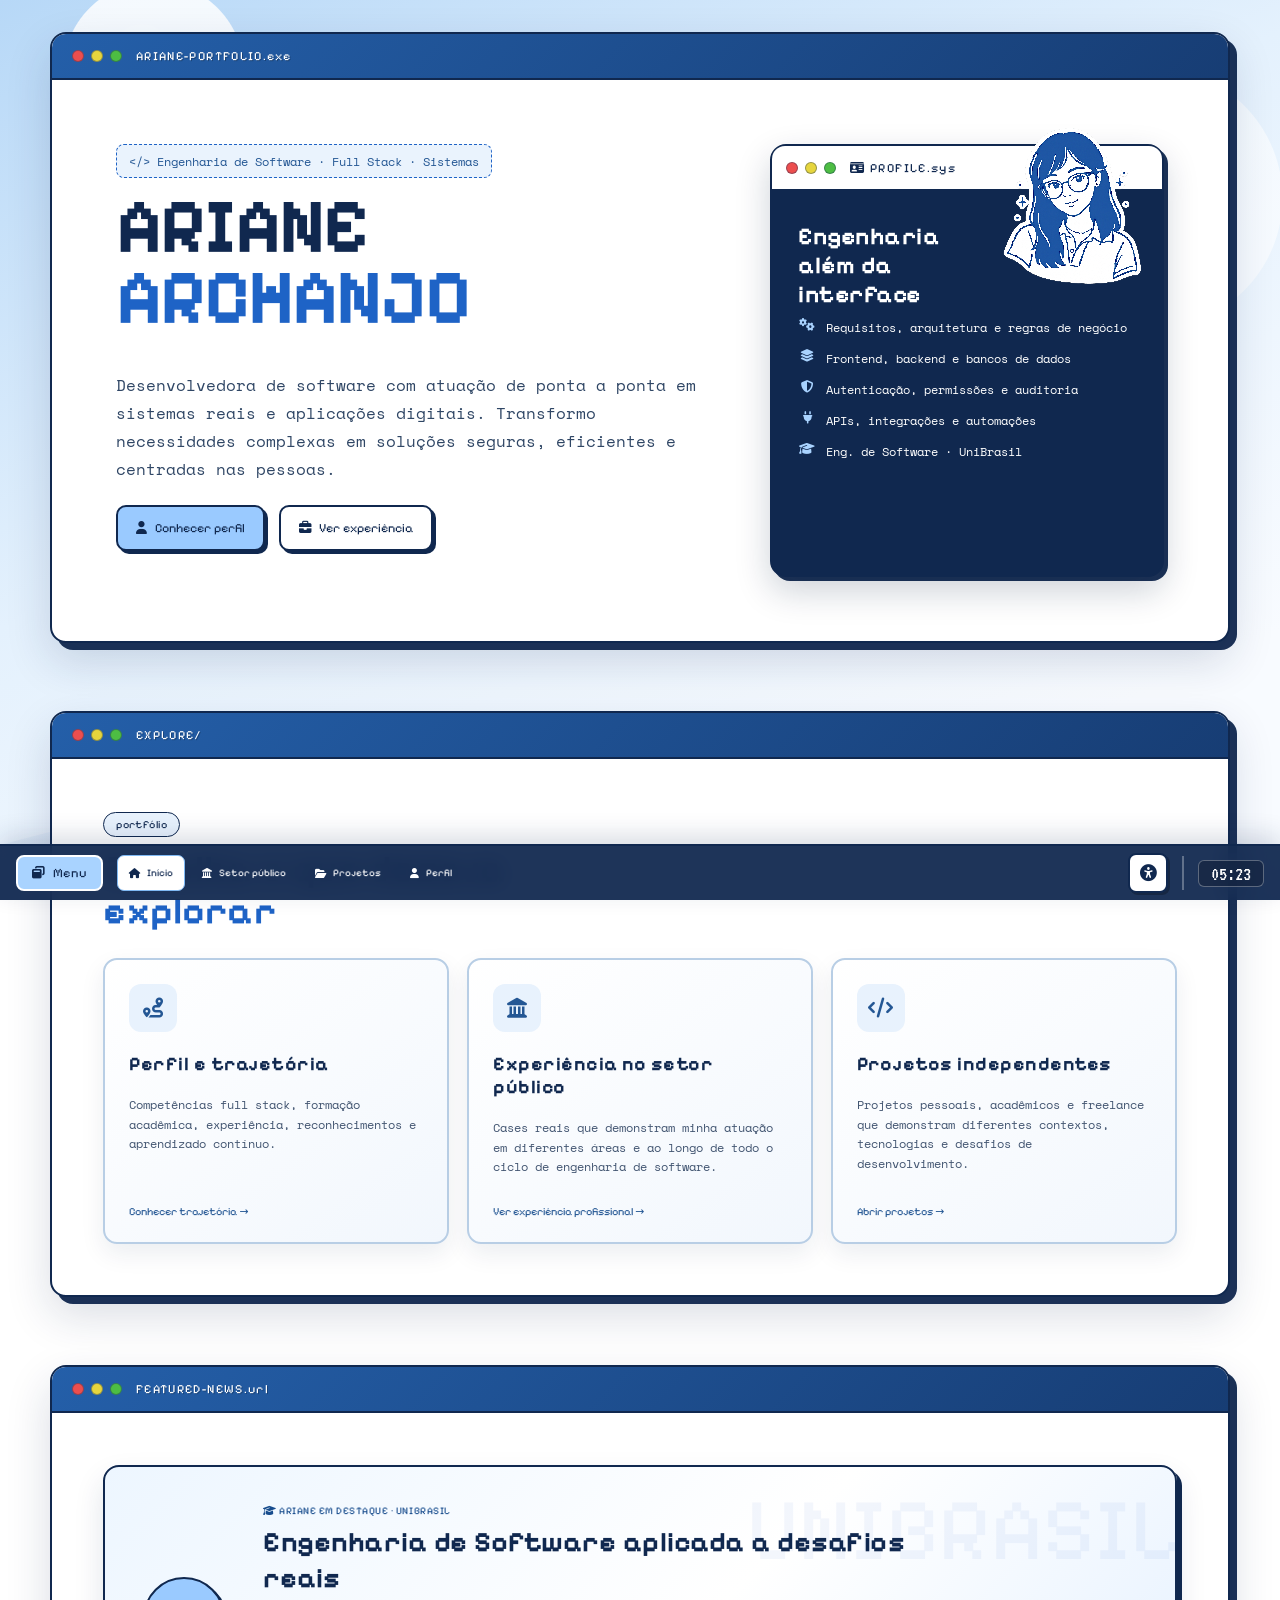
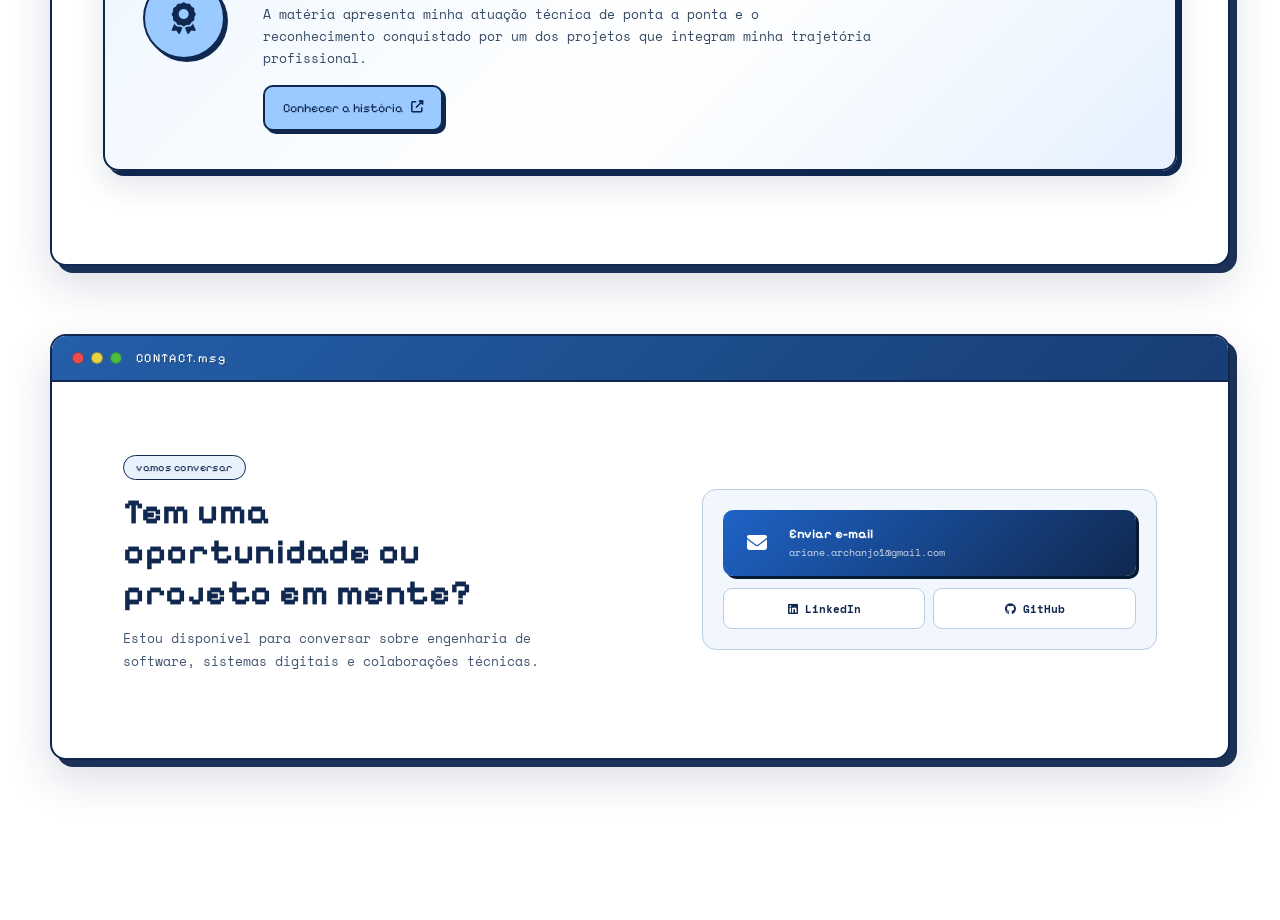
==== commit 41f13f75: "fix: reorganiza assets e restaura referências do portfólio" ====
--- a/index.html
+++ b/index.html
@@ -4,9 +4,9 @@
 <meta charset="UTF-8"><meta name="viewport" content="width=device-width,initial-scale=1">
 <title>Ariane Archanjo — Engenharia de Software</title>
 <meta name="description" content="Portfólio de Ariane Archanjo, desenvolvedora de software com experiência em sistemas completos para a gestão pública.">
-<link rel="icon" type="image/png" href="img/logo.png">
+<link rel="icon" type="image/png" href="assets/images/logo.png">
 <link rel="preconnect" href="https://fonts.googleapis.com"><link rel="preconnect" href="https://fonts.gstatic.com" crossorigin>
-<link rel="stylesheet" href="https://cdnjs.cloudflare.com/ajax/libs/font-awesome/6.5.1/css/all.min.css"><link rel="stylesheet" href="style.css">
+<link rel="stylesheet" href="https://cdnjs.cloudflare.com/ajax/libs/font-awesome/6.5.1/css/all.min.css"><link rel="stylesheet" href="assets/css/style.css">
 </head>
 <body>
 <a href="#conteudo" class="skip-link">Pular para o conteúdo principal</a>
@@ -23,7 +23,7 @@
     </div>
     <div class="about-card">
       <a href="perfil.html" class="title-bar mini"><div class="dots" aria-hidden="true"><span class="dot dot-red"></span><span class="dot dot-yellow"></span><span class="dot dot-green"></span></div><span class="title-bar-text"><i class="fas fa-id-card" aria-hidden="true"></i> PROFILE.sys</span></a>
-      <img src="img/avatar-sticker.png" alt="Ilustração de Ariane" class="about-avatar">
+      <img src="assets/images/avatar-sticker.png" alt="Ilustração de Ariane" class="about-avatar">
       <div class="about-card-body"><h3>Engenharia além da interface</h3><div class="contact-row"><i class="fas fa-gears" aria-hidden="true"></i> Requisitos, arquitetura e regras de negócio</div><div class="contact-row"><i class="fas fa-layer-group" aria-hidden="true"></i> Frontend, backend e bancos de dados</div><div class="contact-row"><i class="fas fa-shield-halved" aria-hidden="true"></i> Autenticação, permissões e auditoria</div><div class="contact-row"><i class="fas fa-plug" aria-hidden="true"></i> APIs, integrações e automações</div><div class="contact-row"><i class="fas fa-graduation-cap" aria-hidden="true"></i> Eng. de Software · UniBrasil</div></div>
     </div>
   </div>
@@ -46,5 +46,5 @@
 <section class="window" id="contato"><div class="title-bar"><div class="dots" aria-hidden="true"><span class="dot dot-red"></span><span class="dot dot-yellow"></span><span class="dot dot-green"></span></div><span class="title-bar-text">CONTACT.msg</span></div><div class="window-body"><div class="contact-panel"><div><span class="section-kicker">vamos conversar</span><h2>Tem uma oportunidade ou projeto em mente?</h2><p>Estou disponível para conversar sobre engenharia de software, sistemas digitais e colaborações técnicas.</p></div><div class="contact-actions"><a href="mailto:ariane.archanjo1@gmail.com" class="contact-primary"><i class="fas fa-envelope"></i><span><strong>Enviar e-mail</strong><small>ariane.archanjo1@gmail.com</small></span></a><div class="contact-socials"><a href="https://www.linkedin.com/in/ariane-archanjo/" target="_blank" rel="noopener"><i class="fab fa-linkedin"></i> LinkedIn</a><a href="https://github.com/arianearchanjo" target="_blank" rel="noopener"><i class="fab fa-github"></i> GitHub</a></div></div></div></div></section>
 </main>
 <footer class="taskbar"><button type="button" class="start-btn" id="startBtn" aria-haspopup="true" aria-expanded="false" aria-controls="startMenu"><i class="fas fa-window-restore" aria-hidden="true"></i><span class="start-text">Menu</span></button><nav class="taskbar-pages" aria-label="Páginas"><a href="index.html" aria-current="page"><i class="fas fa-house"></i><span>Início</span></a><a href="setor-publico.html"><i class="fas fa-landmark"></i><span>Setor público</span></a><a href="projetos.html"><i class="fas fa-folder-open"></i><span>Projetos</span></a><a href="perfil.html"><i class="fas fa-user"></i><span>Perfil</span></a></nav><button type="button" class="a11y-btn" id="a11yBtn" aria-haspopup="true" aria-expanded="false" aria-controls="a11yPanel" aria-label="Opções de acessibilidade"><i class="fas fa-universal-access"></i></button><div class="taskbar-sep" aria-hidden="true"></div><div class="taskbar-clock" id="clock" aria-hidden="true">00:00</div></footer>
-<script src="script.js"></script>
+<script src="assets/js/script.js"></script>
 </body></html>
--- a/assets/css/style.css
+++ b/assets/css/style.css
@@ -0,0 +1,1472 @@
+/* ===================================================================
+   ARIANE ARCHANJO — PORTFÓLIO RETRÔ / DESKTOP PIXELADO
+=================================================================== */
+
+@import url('https://fonts.googleapis.com/css2?family=Pixelify+Sans:wght@400;500;600;700&family=Space+Mono:ital,wght@0,400;0,700;1,400&family=VT323&display=swap');
+
+:root {
+  /* --- nova identidade: paleta azul & branco --- */
+  --navy:         #1e3766;
+  --blue-mid:     #2666bb;
+  --blue-accent:  #7ab8f5;
+  --blue-light:   #dcebfb;
+  --blue-dot:     #6aabee;
+  --white:        #ffffff;
+  --off-white:    #f8fafd;
+  --blue-pale:    #eaf2fa;
+  --text-muted:   #6b7a99;
+  --border:       #e2eaf5;
+  --code-bg:      #f0f6ff;
+
+  /* --- mapeamento para o cenário retrô (céu / chão) em tons de azul, mais suave --- */
+  --sky-top:      #9dc3ec;
+  --sky-mid:      var(--blue-light);
+  --sky-bottom:   var(--off-white);
+
+  --grass:        #cfe3f7;
+  --grass-dark:   #96bce4;
+  --grass-shadow: #5a89bf;
+
+  --blue-deep:    var(--navy);
+  --blue:         #2f5f9e;
+  --ink:          var(--navy);
+
+  --yellow:       var(--blue-dot);
+  --yellow-dark:  #3f7cc4;
+  --yellow-pale:  #eef6ff;
+  --pink:         var(--blue-accent);
+
+  --dot-red:      #ec4e4e;
+  --dot-yellow:   #e6d53d;
+  --dot-green:    #4dbd43;
+
+  --shadow-off:   5px 5px 0 var(--navy);
+  --shadow-off-sm:3px 3px 0 var(--navy);
+
+  --font-pixel:   'Pixelify Sans', system-ui, sans-serif;
+  --font-mono:    'Space Mono', monospace;
+  --font-digits:  'VT323', monospace;
+
+  --radius: 18px;
+  --radius-sm: 10px;
+}
+
+* { box-sizing: border-box; }
+html { scroll-behavior: smooth; scroll-padding-top: 24px; }
+
+body {
+  margin: 0;
+  font-family: var(--font-mono);
+  color: var(--ink);
+  background: linear-gradient(180deg, var(--sky-top) 0%, var(--sky-mid) 45%, var(--sky-bottom) 78%, var(--sky-bottom) 100%);
+  min-height: 100vh;
+  overflow-x: hidden;
+  padding-bottom: 92px;
+  position: relative;
+  cursor: url("data:image/svg+xml,%3Csvg width='24' height='24' viewBox='0 0 24 24' fill='none' xmlns='http://www.w3.org/2000/svg'%3E%3Cpath d='M14 17H16V23H10V18H8V16H10V14H16V12H18V16H14V17ZM6 2H4V20H6V22H2V0H6V2ZM8 20H6V18H8V20ZM16 12H14V10H16V12ZM14 10H12V8H14V10ZM12 8H10V6H12V8ZM10 6H8V4H10V6ZM8 4H6V2H8V4Z' fill='%231e3766'/%3E%3Crect x='4' y='2' width='2' height='18' fill='%23fff'/%3E%3Crect x='6' y='4' width='2' height='14' fill='%23fff'/%3E%3Crect x='8' y='6' width='2' height='10' fill='%23fff'/%3E%3Crect x='10' y='8' width='2' height='8' fill='%23fff'/%3E%3Crect x='12' y='10' width='2' height='4' fill='%23fff'/%3E%3Crect x='14' y='12' width='2' height='2' fill='%23fff'/%3E%3Crect x='10' y='14' width='2' height='4' fill='%23fff'/%3E%3Crect x='12' y='18' width='2' height='3' fill='%23fff'/%3E%3C/svg%3E") 4 2, auto;
+}
+
+a, button, [role="button"], input, select, textarea, label, summary {
+  cursor: url("data:image/svg+xml,%3Csvg width='24' height='24' viewBox='0 0 24 24' fill='none' xmlns='http://www.w3.org/2000/svg'%3E%3Cpath d='M14 17H16V23H10V18H8V16H10V14H16V12H18V16H14V17ZM6 2H4V20H6V22H2V0H6V2ZM8 20H6V18H8V20ZM16 12H14V10H16V12ZM14 10H12V8H14V10ZM12 8H10V6H12V8ZM10 6H8V4H10V6ZM8 4H6V2H8V4Z' fill='%231e3766'/%3E%3Crect x='4' y='2' width='2' height='18' fill='%23fff'/%3E%3Crect x='6' y='4' width='2' height='14' fill='%23fff'/%3E%3Crect x='8' y='6' width='2' height='10' fill='%23fff'/%3E%3Crect x='10' y='8' width='2' height='8' fill='%23fff'/%3E%3Crect x='12' y='10' width='2' height='4' fill='%23fff'/%3E%3Crect x='14' y='12' width='2' height='2' fill='%23fff'/%3E%3Crect x='10' y='14' width='2' height='4' fill='%23fff'/%3E%3Crect x='12' y='18' width='2' height='3' fill='%23fff'/%3E%3C/svg%3E") 4 2, pointer;
+}
+
+h1, h2, h3, h4 {
+  font-family: var(--font-pixel);
+  color: var(--blue-deep);
+  margin: 0 0 .4em;
+  letter-spacing: .5px;
+}
+
+a { color: inherit; }
+img { max-width: 100%; display: block; }
+
+.accent { color: var(--blue-mid); }
+
+::selection { background: var(--yellow); color: var(--ink); }
+
+/* ===================== ACESSIBILIDADE ===================== */
+.sr-only {
+  position: absolute;
+  width: 1px; height: 1px;
+  padding: 0; margin: -1px;
+  overflow: hidden;
+  clip: rect(0,0,0,0);
+  white-space: nowrap;
+  border: 0;
+}
+
+.skip-link {
+  position: absolute;
+  top: -1px;
+  left: 8px;
+  font: inherit;
+  font-size: .75rem;
+  color: var(--blue-deep);
+  background: transparent;
+  padding: 2px 6px;
+  border: 0;
+  border-radius: 0;
+  z-index: 1000;
+  opacity: 0;
+  pointer-events: none;
+  transition: none;
+}
+.skip-link:focus {
+  position: fixed;
+  top: 4px;
+  opacity: 1;
+  pointer-events: auto;
+  background: #fff;
+  border: 2px solid var(--blue-deep);
+  border-radius: 4px;
+  outline: none;
+}
+
+:focus-visible {
+  outline: 3px dashed var(--blue-mid);
+  outline-offset: 3px;
+}
+.taskbar :focus-visible {
+  outline: 3px dashed #fff;
+  outline-offset: 2px;
+}
+.start-menu :focus-visible {
+  outline: 3px dashed var(--blue-deep);
+  outline-offset: 2px;
+}
+
+/* ===================== DESKTOP DECOR (clouds + grass) ===================== */
+.desktop-bg {
+  position: fixed;
+  inset: 0;
+  z-index: -1;
+  pointer-events: none;
+  overflow: hidden;
+}
+
+.cloud {
+  position: absolute;
+  background: #fff;
+  border-radius: 50px;
+  opacity: .9;
+  box-shadow: 0 0 0 4px rgba(255,255,255,.9);
+}
+.cloud::before, .cloud::after {
+  content: "";
+  position: absolute;
+  background: #fff;
+  border-radius: 50%;
+}
+.cloud-1 { width: 120px; height: 40px; top: 6%; left: 8%; }
+.cloud-1::before { width: 60px; height: 60px; top: -30px; left: 10px; }
+.cloud-1::after { width: 44px; height: 44px; top: -20px; left: 60px; }
+
+.cloud-2 { width: 90px; height: 30px; top: 14%; right: 10%; }
+.cloud-2::before { width: 46px; height: 46px; top: -22px; left: 8px; }
+.cloud-2::after { width: 34px; height: 34px; top: -14px; left: 46px; }
+
+.cloud-3 { width: 100px; height: 34px; top: 30%; left: 45%; opacity:.7;}
+.cloud-3::before { width: 50px; height: 50px; top: -24px; left: 10px; }
+.cloud-3::after { width: 36px; height: 36px; top: -16px; left: 52px; }
+
+.grass-strip {
+  position: absolute;
+  left: 0; right: 0; bottom: 0;
+  height: 130px;
+  background: linear-gradient(180deg, var(--grass) 0%, var(--grass-dark) 70%, var(--grass-shadow) 100%);
+  clip-path: polygon(0 40px, 6% 20px, 13% 45px, 20% 15px, 28% 42px, 36% 10px, 45% 38px, 54% 18px, 63% 44px, 72% 12px, 81% 40px, 90% 20px, 100% 46px, 100% 100%, 0 100%);
+}
+
+/* ===================== LAYOUT ===================== */
+.wrap {
+  max-width: 1100px;
+  margin: 0 auto;
+  padding: 0 24px;
+}
+
+.window {
+  max-width: 1100px;
+  margin: min(8vh, 70px) auto;
+  background: var(--white);
+  border: 3px solid var(--blue-deep);
+  border-radius: var(--radius);
+  box-shadow: var(--shadow-off);
+  position: relative;
+}
+
+.title-bar {
+  display: flex;
+  align-items: center;
+  gap: 14px;
+  padding: 10px 18px;
+  background: linear-gradient(180deg, var(--blue-mid), var(--blue));
+  border-bottom: 3px solid var(--blue-deep);
+  border-radius: calc(var(--radius) - 3px) calc(var(--radius) - 3px) 0 0;
+}
+.title-bar.mini { padding: 8px 14px; }
+.title-bar.mini[href] { cursor: pointer; text-decoration: none; color: #fff; }
+.title-bar.mini[href]:hover { filter: brightness(1.1); }
+
+.dots { display: flex; gap: 7px; }
+.dot { width: 13px; height: 13px; border-radius: 50%; display: inline-block; border: 1.5px solid rgba(0,0,0,.25); }
+.dot-red { background: var(--dot-red); }
+.dot-yellow { background: var(--dot-yellow); }
+.dot-green { background: var(--dot-green); }
+
+.title-bar-text {
+  font-family: var(--font-pixel);
+  color: #fff;
+  font-size: .82rem;
+  letter-spacing: 1px;
+  text-shadow: 1px 1px 0 rgba(0,0,0,.25);
+}
+
+.window-body { padding: 34px 40px; }
+@media (max-width: 700px) {
+  .window-body { padding: 26px 20px; }
+  .hero-body { padding: 26px 20px; }
+  .window { margin-left: 12px; margin-right: 12px; border-radius: 14px; }
+  .title-bar { border-radius: 11px 11px 0 0; }
+}
+
+.section-kicker {
+  display: inline-block;
+  font-family: var(--font-pixel);
+  font-size: .72rem;
+  background: var(--yellow);
+  color: var(--ink);
+  border: 2px solid var(--blue-deep);
+  border-radius: 20px;
+  padding: 4px 14px;
+  margin-bottom: 14px;
+}
+
+.section-title { font-size: 1.7rem; }
+
+/* ===================== HERO ===================== */
+.hero-window { margin-top: 28px; }
+.hero-body {
+  display: grid;
+  grid-template-columns: 1.15fr .9fr;
+  gap: 32px;
+  align-items: stretch;
+  padding: 34px;
+}
+@media (max-width: 860px) { .hero-body { grid-template-columns: 1fr; } }
+
+.hero-left { display: flex; flex-direction: column; justify-content: center; }
+
+.hero-tag {
+  font-family: var(--font-mono);
+  font-size: .82rem;
+  color: var(--blue);
+  background: var(--blue-light);
+  border: 2px dashed var(--blue-mid);
+  display: inline-block;
+  width: fit-content;
+  padding: 5px 12px;
+  border-radius: 8px;
+  margin-bottom: 14px;
+}
+
+.hero-name {
+  font-size: clamp(2.1rem, 6vw, 3.4rem);
+  line-height: 1.05;
+  margin-bottom: 14px;
+}
+
+.hero-desc {
+  font-size: .95rem;
+  line-height: 1.65;
+  max-width: 46ch;
+  margin-bottom: 22px;
+}
+
+.hero-actions { display: flex; gap: 14px; flex-wrap: wrap; margin-bottom: 26px; }
+
+.btn {
+  font-family: var(--font-pixel);
+  font-size: .82rem;
+  text-decoration: none;
+  padding: 12px 20px;
+  border: 3px solid var(--blue-deep);
+  border-radius: 12px;
+  display: inline-flex;
+  align-items: center;
+  gap: 8px;
+  cursor: pointer;
+  transition: transform .12s ease;
+  box-shadow: 3px 3px 0 var(--blue-deep);
+}
+.btn:active { transform: translate(3px,3px); box-shadow: 0 0 0 var(--blue-deep); }
+.btn-primary { background: var(--yellow); color: var(--ink); }
+.btn-outline { background: #fff; color: var(--blue-deep); }
+
+.hero-stats {
+  display: flex;
+  gap: 10px;
+  flex-wrap: wrap;
+}
+.stat-chip {
+  background: var(--blue-light);
+  border: 2px solid var(--blue-mid);
+  border-radius: 10px;
+  padding: 8px 12px;
+  text-align: center;
+  min-width: 84px;
+}
+.stat-chip b { display: block; font-family: var(--font-pixel); font-size: 1.3rem; color: var(--blue-deep); }
+.stat-chip span { font-size: .62rem; line-height: 1.2; display: block; }
+
+/* about card (mimics reference blue "about.me" card) */
+.about-card {
+  background: var(--blue-deep);
+  border: 3px solid var(--blue-deep);
+  border-radius: var(--radius);
+  color: #fff;
+  display: flex;
+  flex-direction: column;
+  overflow: visible;
+  box-shadow: var(--shadow-off-sm);
+  position: relative;
+}
+
+.about-card .title-bar { background: #fff; border-bottom: 3px solid var(--blue-deep); }
+.about-card .title-bar-text { color: var(--blue-deep); text-shadow:none; }
+.about-card-body { 
+    padding: 22px 24px; }
+.about-card-body h3 { color:#fff; font-size:1.3rem; margin-bottom:10px;}
+.contact-row {
+  display: flex;
+  align-items: center;
+  gap: 10px;
+  font-size: .85rem;
+  margin-bottom: 10px;
+}
+.contact-row i { width: 18px; text-align:center; color: var(--yellow); }
+.about-card-note {
+  font-size: .78rem;
+  line-height: 1.6;
+  border-top: 2px dashed rgba(255,255,255,.35);
+  margin-top: 14px;
+  padding-top: 14px;
+}
+
+.about-avatar{
+    position: absolute;
+    width: 200px;
+    top: -45px;
+    right: -20px;
+    z-index: 10;
+    pointer-events: none;
+    image-rendering: pixelated;
+    transform-origin: top right;
+}
+
+@media (max-width: 860px) {
+  .about-avatar { width: 130px; top: -8px; right: 5px; }
+}
+
+@media (max-width: 480px) {
+  .about-avatar { width: 85px; top: -5px; right: 0; }
+}
+
+/* ===================== SOBRE ===================== */
+.sobre-grid { display:grid; grid-template-columns: 1.3fr .9fr; gap: 34px; }
+@media (max-width: 780px){ .sobre-grid{ grid-template-columns:1fr; } }
+.sobre-text p { line-height: 1.7; font-size: .93rem; margin-bottom: 14px; }
+.sobre-text strong { color: var(--blue-deep); }
+
+.badge-list { list-style: none; padding: 0; margin: 0; display:flex; flex-direction:column; gap:10px;}
+.badge-list li {
+  display:flex; align-items:flex-start; gap:10px;
+  background: var(--blue-light);
+  border:2px solid var(--blue-mid);
+  border-radius: 10px;
+  padding: 10px 12px;
+  font-size: .78rem;
+  line-height:1.4;
+}
+.badge-list i { color: var(--yellow-dark); margin-top:2px; }
+.badge-list strong{ display:block; font-size:.82rem; color:var(--blue-deep);}
+
+/* ===================== SKILLS ===================== */
+.skills-grid { display:grid; grid-template-columns: repeat(auto-fit, minmax(230px,1fr)); gap: 26px; }
+.skill-group-title {
+  font-size: 1rem;
+  display:flex; align-items:center; gap:8px;
+  border-bottom: 2px dashed var(--blue-mid);
+  padding-bottom:8px;
+  margin-bottom:14px;
+}
+.skill-group-title i { color: var(--blue); }
+
+.skill-row { margin-bottom: 12px; }
+.skill-row-top { display:flex; justify-content:space-between; font-size:.78rem; margin-bottom:5px; }
+.skill-row-top i { margin-right:6px; color: var(--blue-mid); }
+.pixel-meter {
+  display: flex;
+  gap: 3px;
+}
+.pixel-meter span {
+  width: 12px; height: 12px;
+  background: var(--blue-light);
+  border: 1.5px solid var(--blue-mid);
+  border-radius: 2px;
+}
+.pixel-meter span.filled { background: var(--yellow); border-color: var(--yellow-dark); }
+
+.tag-cloud { display:flex; flex-wrap:wrap; gap:8px; }
+.tag {
+  font-size: .72rem;
+  background: var(--white);
+  border: 2px solid var(--blue-deep);
+  border-radius: 20px;
+  padding: 5px 12px;
+  box-shadow: 2px 2px 0 var(--blue-deep);
+}
+
+/* ===================== PROJETOS ===================== */
+.proj-window {
+  border: 3px solid var(--blue-deep);
+  border-radius: var(--radius-sm);
+  box-shadow: var(--shadow-off-sm);
+  background: #fff;
+  display:flex; flex-direction:column;
+  height: 100%;
+  overflow: hidden;
+}
+.proj-window .title-bar { padding: 8px 14px; border-radius: 7px 7px 0 0; }
+.proj-window .title-bar-text { font-size:.7rem; }
+.proj-links { margin-left:auto; display:flex; gap:10px; }
+.proj-links a { color:#fff; font-size:.85rem; transition: opacity .15s ease; }
+.proj-links a:hover { opacity: .75; }
+.proj-body { padding: 14px 16px 18px; flex:1; display:flex; flex-direction:column; }
+.proj-icon { font-size:1.2rem; color: var(--blue); margin-bottom:6px; }
+.proj-name { font-size: .95rem; margin-bottom:6px; }
+.proj-desc { font-size: .75rem; line-height:1.55; flex:1; margin-bottom:10px; }
+.proj-tech { display:flex; flex-wrap:wrap; gap:5px; }
+.proj-tech span {
+  font-size: .6rem;
+  background: var(--blue-light);
+  border: 1.5px solid var(--blue-mid);
+  border-radius: 6px;
+  padding: 2px 7px;
+  transition: background .15s ease, border-color .15s ease;
+}
+.proj-tech span:hover { background: var(--blue-pale); border-color: var(--blue-accent); }
+
+/* --- imagem de destaque do card --- */
+.proj-image {
+  position: relative;
+  width: 100%;
+  aspect-ratio: 16 / 9;
+  overflow: hidden;
+  background: var(--blue-light);
+  border-bottom: 3px solid var(--blue-deep);
+}
+.proj-image img {
+  width: 100%;
+  height: 100%;
+  object-fit: cover;
+  display: block;
+}
+/* fallback caso a imagem não exista, sem quebrar o layout */
+.proj-image.img-fallback img { display: none; }
+.proj-image.img-fallback::after {
+  content: "\f03e";
+  font-family: "Font Awesome 6 Free";
+  font-weight: 900;
+  position: absolute;
+  inset: 0;
+  display: flex;
+  align-items: center;
+  justify-content: center;
+  font-size: 2.4rem;
+  color: var(--blue-mid);
+  background: var(--blue-pale);
+}
+
+/* --- carrossel --- */
+.projects-carousel {
+  position: relative;
+  padding: 0 54px;
+}
+
+.projects-viewport {
+  overflow: hidden;
+  border-radius: var(--radius-sm);
+  background: var(--blue-pale);
+  border: 2px dashed var(--blue-light);
+}
+
+.projects-track {
+  display: flex;
+  transition: transform .5s cubic-bezier(.25,.46,.45,.94);
+  --slide-pct: 50%;
+}
+
+.proj-slide {
+  flex: 0 0 var(--slide-pct);
+  max-width: var(--slide-pct);
+  box-sizing: border-box;
+  padding: 6px 10px;
+}
+
+.proj-slide .proj-window {
+  height: 100%;
+  transition: transform .25s ease, box-shadow .25s ease;
+  will-change: transform;
+}
+
+.proj-slide .proj-window:hover {
+  transform: translate(-2px,-2px);
+  box-shadow: 5px 5px 0 var(--blue-deep);
+}
+
+.proj-slide .proj-image { aspect-ratio: 16 / 9; }
+
+.carousel-btn {
+  position: absolute;
+  top: 50%;
+  transform: translateY(-50%);
+  width: 42px;
+  height: 42px;
+  display: flex;
+  align-items: center;
+  justify-content: center;
+  background: var(--yellow);
+  color: var(--blue-deep);
+  border: 3px solid var(--blue-deep);
+  border-radius: 50%;
+  box-shadow: 3px 3px 0 var(--blue-deep);
+  cursor: pointer;
+  font-size: .95rem;
+  z-index: 5;
+  transition: transform .15s ease, opacity .15s ease, box-shadow .15s ease;
+}
+.carousel-btn:hover {
+  transform: translateY(-50%) translate(-1px,-1px);
+  box-shadow: 4px 4px 0 var(--blue-deep);
+}
+.carousel-btn:active {
+  transform: translateY(-50%) translate(2px,2px);
+  box-shadow: 0 0 0 var(--blue-deep);
+}
+.carousel-btn:disabled {
+  opacity: .3;
+  cursor: not-allowed;
+  transform: translateY(-50%);
+  box-shadow: none;
+}
+.carousel-prev { left: 2px; }
+.carousel-next { right: 2px; }
+
+.carousel-dots {
+  display: flex;
+  justify-content: center;
+  gap: 12px;
+  margin-top: 20px;
+}
+
+.carousel-dot {
+  width: 14px;
+  height: 14px;
+  border-radius: 50%;
+  background: var(--blue-light);
+  border: 2.5px solid var(--blue-mid);
+  padding: 0;
+  cursor: pointer;
+  transition: background .2s ease, border-color .2s ease, transform .2s ease;
+}
+
+.carousel-dot:hover {
+  transform: scale(1.2);
+}
+
+.carousel-dot.active {
+  background: var(--yellow);
+  border-color: var(--yellow-dark);
+  transform: scale(1.15);
+}
+
+@media (max-width: 700px) {
+  .projects-carousel { padding: 0 40px; }
+  .proj-slide { padding: 4px 6px; }
+  .carousel-btn { width: 44px; height: 44px; font-size: .9rem; }
+  .carousel-prev { left: 0; }
+  .carousel-next { right: 0; }
+  .carousel-dot { width: 18px; height: 18px; }
+}
+
+/* ===================== PROJETOS DA PREFEITURA ===================== */
+.municipal-intro { max-width:88ch; margin-bottom:22px; font-size:.82rem; line-height:1.65; opacity:.88; }
+.press-feature { display:grid; grid-template-columns:auto 1fr; gap:20px; align-items:center; padding:24px; margin-bottom:30px; background:linear-gradient(135deg, var(--yellow-pale), var(--off-white)); border:3px solid var(--blue-deep); border-radius:var(--radius); box-shadow:6px 6px 0 var(--blue-deep); }
+.press-icon { width:82px; height:82px; display:grid; place-items:center; border:3px solid var(--blue-deep); border-radius:50%; background:var(--yellow); color:var(--blue-deep); font-size:2rem; }
+.press-label { display:block; margin-bottom:7px; font-family:var(--font-pixel); font-size:.64rem; color:var(--blue); text-transform:uppercase; }
+.press-feature h3 { max-width:34ch; margin:0 0 8px; font-size:1.25rem; line-height:1.3; }
+.press-feature p { max-width:76ch; margin:0 0 15px; font-size:.78rem; line-height:1.6; }
+.municipal-heading { display:flex; justify-content:space-between; align-items:end; gap:18px; margin-bottom:15px; }
+.municipal-heading h3 { margin:3px 0 0; font-size:1.05rem; }
+.catalog-link { flex:none; font-size:.72rem; font-weight:700; color:var(--blue-deep); text-underline-offset:3px; }
+.municipal-grid { display:grid; grid-template-columns:repeat(3, 1fr); gap:14px; }
+.municipal-card { position:relative; min-height:185px; padding:18px; display:flex; flex-direction:column; color:var(--blue-deep); text-decoration:none; background:var(--off-white); border:2px solid var(--blue-mid); border-radius:var(--radius-sm); transition:transform .2s ease, box-shadow .2s ease, border-color .2s ease; }
+.municipal-card:hover { transform:translate(-2px,-2px); border-color:var(--blue-deep); box-shadow:4px 4px 0 var(--blue-deep); }
+.municipal-card.featured { background:var(--yellow-pale); border-width:3px; border-color:var(--blue-deep); }
+.municipal-card > i { width:38px; height:38px; display:grid; place-items:center; margin:14px 0 9px; border-radius:8px; background:var(--blue-light); color:var(--blue); font-size:1.05rem; }
+.municipal-card h4 { margin:0 0 6px; font-size:.9rem; }
+.municipal-card p { margin:0 0 13px; font-size:.7rem; line-height:1.5; }
+.system-status { align-self:flex-start; padding:3px 7px; border-radius:999px; font-size:.55rem; font-weight:800; text-transform:uppercase; letter-spacing:.03em; }
+.system-status.available { background:var(--blue-light); color:var(--blue-deep); }
+.system-status.building { background:#eee8ff; color:#57408c; }
+.system-status.awarded { background:var(--yellow); color:var(--blue-deep); }
+.system-link { margin-top:auto; font-size:.62rem; font-weight:800; color:var(--blue); }
+
+@media (max-width: 850px) { .municipal-grid { grid-template-columns:repeat(2, 1fr); } }
+@media (max-width: 600px) {
+  .press-feature { grid-template-columns:1fr; padding:18px; }
+  .press-icon { width:60px; height:60px; font-size:1.4rem; }
+  .municipal-heading { align-items:start; flex-direction:column; }
+  .municipal-grid { grid-template-columns:1fr; }
+  .municipal-card { min-height:165px; }
+}
+
+/* ===================== EXPERIÊNCIA / TIMELINE ===================== */
+.timeline-cols { display:grid; grid-template-columns: 1fr 1fr; gap: 34px; }
+@media (max-width: 780px){ .timeline-cols{ grid-template-columns:1fr; } }
+
+.tl-heading { font-size:1rem; display:flex; gap:8px; align-items:center; margin-bottom: 18px;}
+.tl-heading i { color: var(--blue); }
+
+.tl-item { position: relative; padding-left: 26px; padding-bottom: 26px; border-left: 3px dotted var(--blue-mid); margin-left:6px;}
+.tl-item:last-child { border-left-color: transparent; padding-bottom:0;}
+.tl-item::before {
+  content:"";
+  position:absolute; left:-9px; top:0;
+  width:14px; height:14px; border-radius:50%;
+  background: var(--yellow); border: 2.5px solid var(--blue-deep);
+}
+.tl-date { font-family: var(--font-pixel); font-size:.68rem; color: var(--blue); }
+.tl-item h4 { font-size: .92rem; margin: 4px 0 2px; }
+.tl-company { font-size:.75rem; color: var(--blue-deep); margin:0 0 6px; font-weight:bold;}
+.tl-desc { font-size:.76rem; line-height:1.55; margin: 0 0 8px; }
+.tl-tags { display:flex; flex-wrap:wrap; gap:6px; }
+.tl-tags span { font-size:.6rem; background:var(--blue-light); border:1.5px solid var(--blue-mid); border-radius:6px; padding:2px 7px;}
+
+.highlights-grid { display:grid; grid-template-columns: repeat(auto-fit,minmax(200px,1fr)); gap:12px; margin-top:18px;}
+.hl-card {
+  background: var(--blue-light);
+  border: 2px solid var(--blue-mid);
+  border-radius: 10px;
+  padding: 12px 14px;
+}
+.hl-card.active { background: var(--off-white); border-color: var(--blue-accent); border-width: 2.5px; box-shadow: 3px 3px 0 var(--blue-accent); }
+.hl-date { font-size:.62rem; color:var(--blue); display:block; margin-bottom:4px;}
+.hl-card strong { display:block; font-size:.82rem; margin-bottom:3px; }
+.hl-card span.sub { font-size:.68rem; }
+.hl-links { display:flex; flex-wrap:wrap; gap:6px 12px; margin-top:9px; }
+.hl-links a { font-size:.65rem; font-weight:700; color:var(--blue-deep); text-decoration:underline; text-underline-offset:2px; }
+.hl-links a:hover { color:var(--blue-accent); }
+
+/* ===================== CERTIFICADOS ===================== */
+.certs-grid { display:grid; grid-template-columns: repeat(auto-fit,minmax(260px,1fr)); gap: 12px; }
+.cert-row {
+  display:flex; align-items:center; gap:12px;
+  background: var(--blue-light);
+  border: 2px solid var(--blue-mid);
+  border-radius: 10px;
+  padding: 10px 14px;
+  font-size: .78rem;
+}
+.cert-row i { color: var(--blue); font-size:1rem; }
+.cert-row strong { display:block; font-size:.82rem; }
+.cert-row.wip { background: var(--off-white); border-color: var(--blue-accent); border-width: 2.5px; }
+
+/* ===================== CONTATO ===================== */
+
+.contact-wrapper{
+    max-width:700px;
+    margin:0 auto;
+    text-align:center;
+}
+
+.contact-text{
+    margin:18px auto 36px;
+    max-width:560px;
+    line-height:1.8;
+    font-size:.92rem;
+}
+
+.contact-cards{
+    display:flex;
+    flex-direction:column;
+    gap:18px;
+}
+
+.contact-btn{
+    display:flex;
+    align-items:center;
+    gap:18px;
+    padding:18px 22px;
+
+    border:2.5px solid var(--blue-deep);
+    border-radius:14px;
+
+    background:#fff;
+    color:var(--ink);
+    text-decoration:none;
+
+    box-shadow:3px 3px 0 var(--blue-deep);
+
+    transition:.18s;
+}
+
+.contact-btn:hover{
+    transform:translate(-2px,-2px);
+    box-shadow:5px 5px 0 var(--blue-deep);
+}
+
+.contact-btn:active{
+    transform:translate(3px,3px);
+    box-shadow:0 0 0 var(--blue-deep);
+}
+
+.contact-btn i{
+    width:34px;
+    text-align:center;
+    font-size:1.45rem;
+    color:var(--blue-mid);
+}
+
+.contact-btn strong{
+    display:block;
+    font-size:1rem;
+    text-align:left;
+}
+
+.contact-btn span{
+    display:block;
+    margin-top:2px;
+    font-size:.76rem;
+    text-align:left;
+    opacity:.85;
+}
+
+@media (max-width:700px){
+
+    .contact-btn{
+        padding:16px;
+    }
+
+}
+
+
+
+/* ===================== TASKBAR ===================== */
+.taskbar {
+  position: fixed;
+  left:0; right:0; bottom:0;
+  height: 60px;
+  background: linear-gradient(180deg, var(--blue-mid), var(--blue-deep));
+  border-top: 3px solid var(--ink);
+  display:flex;
+  align-items:center;
+  gap: 14px;
+  padding: 0 16px;
+  z-index: 50;
+  box-shadow: 0 -3px 0 rgba(0,0,0,.15);
+}
+.start-btn {
+  font-family: var(--font-pixel);
+  font-size: .8rem;
+  background: var(--yellow);
+  color: var(--ink);
+  border: 2.5px solid var(--blue-deep);
+  border-radius: 8px;
+  padding: 8px 14px;
+  display:flex; align-items:center; gap:8px;
+  cursor:pointer;
+  flex-shrink:0;
+  box-shadow: 2px 2px 0 var(--blue-deep);
+  transition: transform .12s ease, box-shadow .12s ease;
+}
+.start-btn:hover { transform: translate(-1px,-1px); box-shadow: 3px 3px 0 var(--blue-deep); }
+.start-btn:active,
+.start-btn[aria-expanded="true"] { transform: translate(2px,2px); box-shadow: 0 0 0 var(--blue-deep); }
+.taskbar-sep { width:2px; align-self:stretch; margin:10px 0; background: rgba(255,255,255,.3); flex-shrink:0;}
+.taskbar-clock {
+  font-family: var(--font-digits);
+  font-size: 1.3rem;
+  color: #fff;
+  background: rgba(0,0,0,.2);
+  border: 1.5px solid rgba(255,255,255,.3);
+  border-radius: 6px;
+  padding: 2px 12px;
+  flex-shrink:0;
+}
+
+@media (max-width: 640px) {
+  .taskbar-clock, .taskbar-sep { display:none; }
+  .start-btn span.start-text { display:none; }
+}
+
+/* ===================== START MENU ===================== */
+.start-menu {
+  position: fixed;
+  left: 16px;
+  bottom: 70px;
+  width: 220px;
+  background: var(--blue-light);
+  border: 3px solid var(--blue-deep);
+  border-radius: var(--radius-sm);
+  box-shadow: 4px 4px 0 rgba(0,0,0,.25);
+  z-index: 100;
+  display: none;
+  flex-direction: column;
+  padding: 6px;
+}
+.start-menu.open { display: flex; }
+.start-menu-item {
+  display: flex;
+  align-items: center;
+  gap: 10px;
+  width: 100%;
+  padding: 10px 14px;
+  font-family: var(--font-mono);
+  font-size: .82rem;
+  color: var(--ink);
+  background: none;
+  border: none;
+  text-align: left;
+  border-radius: 6px;
+  cursor: pointer;
+  transition: background .12s ease;
+}
+.start-menu-item:hover { background: var(--blue); color: #fff; }
+.start-menu-item i { width: 18px; color: var(--blue-deep); }
+.start-menu-item:hover i { color: #fff; }
+.start-menu-sep { height: 2px; background: var(--blue-mid); margin: 4px 8px; opacity: .3; }
+
+/* ===================== ACESSIBILIDADE — BOTÃO E PAINEL ===================== */
+.a11y-btn {
+  width: 40px;
+  height: 40px;
+  flex-shrink: 0;
+  display: flex;
+  align-items: center;
+  justify-content: center;
+  background: #fff;
+  color: var(--blue-deep);
+  border: 2.5px solid var(--blue-deep);
+  border-radius: 8px;
+  font-size: 1.05rem;
+  cursor: pointer;
+  box-shadow: 2px 2px 0 rgba(0,0,0,.25);
+  transition: transform .12s ease, box-shadow .12s ease, background .12s ease;
+}
+.a11y-btn:hover { background: var(--blue-light); transform: translate(-1px,-1px); box-shadow: 3px 3px 0 rgba(0,0,0,.25); }
+.a11y-btn:active,
+.a11y-btn[aria-expanded="true"] { transform: translate(1px,1px); box-shadow: 0 0 0 rgba(0,0,0,.25); }
+
+.a11y-panel {
+  position: fixed;
+  right: 16px;
+  left: auto;
+  bottom: 70px;
+  width: 260px;
+  background: var(--blue-light);
+  border: 3px solid var(--blue-deep);
+  border-radius: var(--radius-sm);
+  box-shadow: 4px 4px 0 rgba(0,0,0,.25);
+  z-index: 100;
+  display: none;
+  flex-direction: column;
+  padding: 16px;
+  max-height: 70vh;
+  overflow-y: auto;
+}
+.a11y-panel.open { display: flex; }
+.a11y-panel h3 {
+  font-size: .95rem;
+  display: flex;
+  align-items: center;
+  gap: 8px;
+  margin-bottom: 4px;
+}
+.a11y-group {
+  margin-top: 14px;
+  padding-top: 12px;
+  border-top: 2px dashed var(--blue-mid);
+}
+.a11y-group:first-of-type { margin-top: 12px; padding-top: 0; border-top: none; }
+.a11y-group-label {
+  display: block;
+  font-family: var(--font-pixel);
+  font-size: .72rem;
+  color: var(--blue-deep);
+  margin-bottom: 8px;
+}
+.a11y-font-row { display: flex; gap: 8px; }
+.a11y-font-row button {
+  flex: 1;
+  font-family: var(--font-mono);
+  background: #fff;
+  border: 2px solid var(--blue-mid);
+  border-radius: 8px;
+  padding: 7px 4px;
+  cursor: pointer;
+  color: var(--ink);
+  transition: background .12s ease, border-color .12s ease;
+}
+.a11y-font-row button:nth-child(2) { font-size: 1.05rem; }
+.a11y-font-row button:nth-child(3) { font-size: 1.2rem; }
+.a11y-font-row button[aria-pressed="true"] {
+  background: var(--yellow);
+  border-color: var(--yellow-dark);
+  font-weight: bold;
+}
+.a11y-toggle {
+  display: flex;
+  align-items: center;
+  justify-content: space-between;
+  gap: 10px;
+  width: 100%;
+  background: #fff;
+  border: 2px solid var(--blue-mid);
+  border-radius: 8px;
+  padding: 9px 12px;
+  font-family: var(--font-mono);
+  font-size: .8rem;
+  color: var(--ink);
+  cursor: pointer;
+  margin-bottom: 8px;
+  transition: background .12s ease, border-color .12s ease;
+}
+.a11y-toggle:last-child { margin-bottom: 0; }
+.a11y-toggle .switch {
+  width: 34px;
+  height: 18px;
+  border-radius: 10px;
+  background: var(--blue-light);
+  border: 2px solid var(--blue-mid);
+  position: relative;
+  flex-shrink: 0;
+  transition: background .15s ease, border-color .15s ease;
+}
+.a11y-toggle .switch::after {
+  content: "";
+  position: absolute;
+  top: 1px; left: 1px;
+  width: 10px; height: 10px;
+  border-radius: 50%;
+  background: var(--blue-mid);
+  transition: transform .15s ease, background .15s ease;
+}
+.a11y-toggle[aria-pressed="true"] { border-color: var(--yellow-dark); }
+.a11y-toggle[aria-pressed="true"] .switch { background: var(--yellow); border-color: var(--yellow-dark); }
+.a11y-toggle[aria-pressed="true"] .switch::after { transform: translateX(16px); background: var(--yellow-dark); }
+
+.a11y-reset {
+  margin-top: 14px;
+  width: 100%;
+  font-family: var(--font-pixel);
+  font-size: .78rem;
+  background: #fff;
+  color: var(--blue-deep);
+  border: 2px solid var(--blue-deep);
+  border-radius: 8px;
+  padding: 9px;
+  cursor: pointer;
+  transition: background .12s ease;
+}
+.a11y-reset:hover { background: var(--blue-light); }
+
+@media (max-width: 640px) {
+  .a11y-panel { right: 8px; left: auto; width: min(260px, calc(100vw - 16px)); }
+}
+
+/* --- efeitos aplicados pelo painel de acessibilidade --- */
+html.a11y-font-lg { font-size: 112.5%; }
+html.a11y-font-xl { font-size: 125%; }
+
+html.a11y-reduce-motion *,
+html.a11y-reduce-motion *::before,
+html.a11y-reduce-motion *::after {
+  animation-duration: 0.001ms !important;
+  animation-iteration-count: 1 !important;
+  transition-duration: 0.001ms !important;
+  scroll-behavior: auto !important;
+}
+html.a11y-reduce-motion { scroll-behavior: auto !important; }
+
+html.a11y-contrast body { background: #fff !important; }
+html.a11y-contrast .desktop-bg { display: none !important; }
+html.a11y-contrast .window,
+html.a11y-contrast .proj-window,
+html.a11y-contrast .start-menu,
+html.a11y-contrast .a11y-panel {
+  background: #fff !important;
+  color: #000 !important;
+  border-color: #000 !important;
+  box-shadow: none !important;
+}
+html.a11y-contrast .title-bar,
+html.a11y-contrast .about-card,
+html.a11y-contrast .taskbar {
+  background: #000 !important;
+  border-color: #000 !important;
+}
+html.a11y-contrast .title-bar-text,
+html.a11y-contrast .about-card-body,
+html.a11y-contrast .about-card-body * ,
+html.a11y-contrast .taskbar-links a,
+html.a11y-contrast .taskbar-clock {
+  color: #fff !important;
+}
+html.a11y-contrast h1, html.a11y-contrast h2, html.a11y-contrast h3, html.a11y-contrast h4,
+html.a11y-contrast p, html.a11y-contrast li, html.a11y-contrast span, html.a11y-contrast div {
+  color: #000;
+}
+html.a11y-contrast .accent { color: #000; text-decoration: underline; }
+html.a11y-contrast a { color: #000 !important; text-decoration: underline; }
+html.a11y-contrast .btn,
+html.a11y-contrast .tag,
+html.a11y-contrast .section-kicker,
+html.a11y-contrast .proj-tech span,
+html.a11y-contrast .tl-tags span,
+html.a11y-contrast .badge-list li,
+html.a11y-contrast .hl-card,
+html.a11y-contrast .cert-row,
+html.a11y-contrast .contact-btn,
+html.a11y-contrast .stat-chip {
+  background: #fff !important;
+  color: #000 !important;
+  border-color: #000 !important;
+  box-shadow: none !important;
+}
+html.a11y-contrast .pixel-meter span.filled { background: #000; border-color: #000; }
+html.a11y-contrast .taskbar-links a.active { background: #fff !important; color: #000 !important; }
+html.a11y-contrast .a11y-btn,
+html.a11y-contrast .start-btn,
+html.a11y-contrast .scroll-top-btn,
+html.a11y-contrast .carousel-btn { background: #fff !important; color: #000 !important; border-color: #000 !important; box-shadow: none !important; }
+
+/* ===================== SCROLL TO TOP ===================== */
+.scroll-top-btn {
+  position: fixed;
+  right: 24px;
+  bottom: 80px;
+  width: 48px;
+  height: 48px;
+  border: 3px solid var(--blue-deep);
+  border-radius: 12px;
+  background: var(--yellow);
+  color: var(--blue-deep);
+  font-size: 1.1rem;
+  cursor: pointer;
+  box-shadow: 3px 3px 0 var(--blue-deep);
+  z-index: 40;
+  opacity: 0;
+  transform: translateY(12px);
+  transition: opacity .25s ease, transform .25s ease;
+  pointer-events: none;
+}
+.scroll-top-btn.visible {
+  opacity: 1;
+  transform: translateY(0);
+  pointer-events: auto;
+}
+.scroll-top-btn:active {
+  transform: translate(3px, 3px);
+  box-shadow: 0 0 0 var(--blue-deep);
+}
+
+/* ===================== MOBILE < 480px ===================== */
+@media (max-width: 480px) {
+  .window { margin-left: 8px; margin-right: 8px; }
+  .window-body { padding: 20px 14px; }
+
+  .about-card { overflow: hidden; }
+
+  .section-title { font-size: 1.4rem; }
+  .section-kicker { font-size: .78rem; }
+
+  .btn { padding: 14px 20px; }
+
+  .projects-carousel { padding: 0 40px; }
+  .proj-slide { padding: 4px 4px; }
+  .carousel-btn { width: 40px; height: 40px; font-size: .85rem; }
+  .carousel-dot { width: 20px; height: 20px; }
+
+  .proj-desc { font-size: .85rem; }
+  .proj-tech span { font-size: .68rem; }
+
+  .contact-btn { padding: 14px 12px; gap: 12px; }
+  .contact-btn i { width: 28px; font-size: 1.2rem; }
+  .contact-btn span { word-break: break-word; }
+
+  .tl-item { padding-bottom: 18px; padding-left: 22px; }
+  .tl-desc { font-size: .82rem; }
+  .tl-tags span { font-size: .68rem; }
+  .hl-date { font-size: .68rem; }
+  .hl-card span.sub { font-size: .72rem; }
+
+  .badge-list li { font-size: .82rem; }
+
+  .start-menu { left: 8px; right: 8px; width: auto; }
+
+  .a11y-panel { bottom: 65px; max-height: 50vh; left: 6px; right: 6px; }
+
+  .start-btn { padding: 6px 10px; }
+  .start-btn i { font-size: 1rem; }
+}
+
+/* ===================== MOBILE < 360px ===================== */
+@media (max-width: 360px) {
+  .window { margin-left: 5px; margin-right: 5px; }
+  .window-body { padding: 16px 10px; }
+  .projects-carousel { padding: 0 34px; }
+  .taskbar { gap: 6px; padding: 0 6px; }
+  .start-btn { padding: 5px 8px; }
+  .section-title { font-size: 1.2rem; }
+  .carousel-btn { width: 36px; height: 36px; }
+}
+
+/* ===================== LARGE MONITORS (1400px+) ===================== */
+@media (min-width: 1400px) {
+  .wrap, .window { max-width: 1320px; }
+  .window-body { padding: 40px 50px; }
+  .section-title { font-size: 2rem; }
+  .hero-name { font-size: clamp(2.2rem, 4vw, 4.2rem); }
+  .hero-desc { font-size: 1rem; max-width: 52ch; }
+  .hero-body { gap: 44px; padding: 50px; }
+  .about-card-body { padding: 28px 32px; }
+  .about-avatar { width: 230px; top: -50px; right: -20px; }
+  .skills-grid { gap: 32px; }
+  .timeline-cols { gap: 44px; }
+  .sobre-grid { gap: 44px; }
+  .projects-carousel { padding: 0 64px; }
+  .contact-wrapper { max-width: 800px; }
+  .proj-slide { padding: 8px 12px; }
+}
+
+/* ===================== ULTRA-WIDE (1800px+) ===================== */
+@media (min-width: 1800px) {
+  .wrap, .window { max-width: 1540px; }
+  .window-body { padding: 50px 64px; }
+  .section-title { font-size: 2.3rem; }
+  .hero-name { font-size: clamp(2.2rem, 3.5vw, 4.8rem); }
+  .hero-body { gap: 52px; padding: 56px; }
+  .hero-desc { max-width: 56ch; }
+  .about-avatar { width: 260px; top: -55px; }
+  .projects-carousel { padding: 0 72px; }
+  .contact-wrapper { max-width: 900px; }
+  .contact-cards { flex-direction: row; flex-wrap: wrap; }
+  .contact-cards .contact-btn { flex: 1; min-width: 280px; }
+  .proj-slide { padding: 10px 16px; }
+  .skills-grid { gap: 36px; }
+  .timeline-cols { gap: 52px; }
+  .sobre-grid { gap: 52px; }
+}
+
+/* ===================== REVEAL ANIMATION ===================== */
+.reveal { opacity: 0; transform: translateY(28px); transition: opacity .55s ease, transform .55s ease; }
+.reveal.in { opacity: 1; transform: translateY(0); }
+
+@media (prefers-reduced-motion: reduce) {
+  .reveal { opacity:1; transform:none; transition:none; }
+  html { scroll-behavior:auto; }
+}
+
+/* ===================================================================
+   REFINAMENTO VISUAL 2026 — hierarquia, legibilidade e responsividade
+=================================================================== */
+:root {
+  --navy: #10284f;
+  --blue-mid: #1e63c6;
+  --blue: #245794;
+  --blue-accent: #80b9f3;
+  --blue-light: #e8f2fd;
+  --blue-pale: #f2f7fd;
+  --yellow: #a9d3ff;
+  --yellow-pale: #f0f7ff;
+  --yellow-dark: #3677c5;
+  --off-white: #fbfdff;
+  --text-muted: #526783;
+  --shadow-off: 7px 7px 0 rgba(16, 40, 79, .95);
+  --shadow-off-sm: 4px 4px 0 rgba(16, 40, 79, .95);
+  --radius: 16px;
+}
+
+body {
+  background:
+    radial-gradient(circle at 12% 8%, rgba(255,255,255,.85) 0 90px, transparent 91px),
+    radial-gradient(circle at 90% 22%, rgba(255,255,255,.55) 0 130px, transparent 131px),
+    linear-gradient(155deg, #b7d8f7 0%, #e4f1fd 42%, #f8fbff 82%);
+  background-attachment: fixed;
+}
+
+.desktop-bg { opacity:.45; }
+.grass-strip { opacity:.35; height:95px; }
+.cloud { opacity:.38; }
+
+.window {
+  max-width: 1180px;
+  margin: clamp(34px, 6vw, 68px) auto;
+  border-width: 2px;
+  box-shadow: 0 18px 45px rgba(16,40,79,.16), var(--shadow-off);
+  overflow: hidden;
+}
+
+.title-bar {
+  min-height: 46px;
+  padding: 10px 20px;
+  background: linear-gradient(135deg, #245fa9, #173d74);
+  border-bottom-width: 2px;
+}
+.title-bar-text { font-size:.78rem; letter-spacing:1.35px; }
+.dot { width:12px; height:12px; border-color:rgba(16,40,79,.38); }
+.window-body { padding:clamp(28px, 4vw, 52px); }
+
+.section-kicker {
+  padding:5px 12px;
+  margin-bottom:12px;
+  border-width:1.5px;
+  background:var(--blue-light);
+  font-size:.68rem;
+  letter-spacing:.04em;
+}
+.section-title {
+  max-width:22ch;
+  margin-bottom:26px;
+  font-size:clamp(1.65rem, 3vw, 2.35rem);
+  line-height:1.1;
+  letter-spacing:.01em;
+}
+
+.hero-window { margin-top:32px; }
+.hero-body { grid-template-columns:minmax(0, 1.2fr) minmax(330px, .8fr); gap:clamp(32px, 5vw, 64px); padding:clamp(34px, 5vw, 64px); }
+.hero-tag { padding:7px 12px; border-width:1.5px; background:rgba(232,242,253,.88); font-size:.76rem; }
+.hero-name { font-size:clamp(2.65rem, 6vw, 4.8rem); line-height:.92; letter-spacing:-.025em; margin-bottom:22px; }
+.hero-desc { max-width:58ch; font-size:clamp(.88rem, 1.4vw, 1rem); line-height:1.75; color:#2f4665; }
+.btn { min-height:46px; padding:11px 18px; border-width:2px; border-radius:10px; font-size:.78rem; box-shadow:3px 3px 0 var(--blue-deep); transition:transform .15s ease, box-shadow .15s ease, background .15s ease; }
+.btn:hover { transform:translate(-2px,-2px); box-shadow:5px 5px 0 var(--blue-deep); }
+.btn-primary { background:#9acaff; }
+.btn-outline:hover { background:var(--blue-light); }
+
+.about-card { min-height:390px; border-width:2px; box-shadow:0 14px 35px rgba(8,28,58,.2), var(--shadow-off-sm); }
+.about-card-body { padding:30px 26px 24px; }
+.about-card-body h3 { font-size:1.5rem; }
+.contact-row { align-items:flex-start; font-size:.78rem; line-height:1.45; margin-bottom:13px; }
+.about-avatar { width:170px; top:-24px; right:6px; }
+.about-card-body h3 { max-width:calc(100% - 155px); min-height:78px; }
+
+.sobre-grid { grid-template-columns:minmax(0, 1.15fr) minmax(300px, .85fr); gap:clamp(28px, 5vw, 58px); }
+.sobre-text p { font-size:.88rem; line-height:1.8; color:#2c405d; }
+.badge-list { gap:12px; }
+.badge-list li { padding:14px; border-width:1.5px; line-height:1.55; background:var(--blue-pale); }
+.badge-list i { width:22px; margin-top:3px; font-size:1rem; text-align:center; }
+
+.skills-grid { grid-template-columns:repeat(3, minmax(0, 1fr)); gap:20px; }
+.skills-grid > div { padding:20px; border:1.5px solid #bfd5ec; border-radius:12px; background:linear-gradient(180deg, #fff, var(--blue-pale)); }
+.skill-group-title { min-height:42px; font-size:.92rem; }
+.skill-row-top { font-size:.72rem; }
+.pixel-meter span { flex:1; max-width:18px; height:10px; border-width:1px; }
+.tag { padding:5px 10px; border-width:1.5px; box-shadow:1px 1px 0 var(--blue-deep); font-size:.66rem; }
+
+#projetos .section-title { margin-bottom:14px; }
+.projects-viewport { border:1.5px solid #bfd5ec; background:#edf5fd; }
+.proj-window { border-width:2px; box-shadow:3px 3px 0 var(--blue-deep); }
+.proj-body { padding:18px 18px 20px; }
+.proj-name { font-size:1rem; }
+.proj-desc { font-size:.73rem; line-height:1.65; color:#344963; }
+.proj-tech span { border-width:1px; font-size:.58rem; }
+
+.municipal-intro { max-width:94ch; margin:-8px 0 30px; padding-left:16px; border-left:4px solid var(--blue-mid); font-size:.84rem; line-height:1.75; color:#344963; opacity:1; }
+.press-feature { position:relative; grid-template-columns:94px 1fr; padding:clamp(24px, 4vw, 38px); gap:26px; margin-bottom:42px; border-width:2px; background:linear-gradient(135deg, #edf6ff, #fff 55%, #e5f1ff); box-shadow:0 14px 30px rgba(16,40,79,.12), 5px 5px 0 var(--blue-deep); overflow:hidden; }
+.press-feature::after { content:"UNIBRASIL"; position:absolute; right:-8px; top:10px; font-family:var(--font-pixel); font-size:clamp(2rem, 7vw, 5.5rem); color:rgba(30,99,198,.055); pointer-events:none; }
+.press-icon { width:82px; height:82px; border-width:2px; background:#9acaff; box-shadow:3px 3px 0 var(--blue-deep); }
+.press-content { position:relative; z-index:1; }
+.press-label { color:#174c8d; letter-spacing:.05em; }
+.press-feature h3 { max-width:42ch; font-size:clamp(1.25rem, 2.3vw, 1.75rem); }
+.press-feature p { font-size:.8rem; line-height:1.7; color:#344963; }
+.municipal-heading { padding-bottom:12px; border-bottom:2px dashed #aac7e7; }
+.municipal-heading h3 { font-size:1.25rem; }
+.municipal-grid { grid-template-columns:repeat(3, minmax(0, 1fr)); gap:18px; }
+.municipal-card { min-height:220px; padding:20px; border:1.5px solid #b8cee5; border-radius:12px; background:linear-gradient(180deg, #fff 0%, #f6faff 100%); box-shadow:0 7px 18px rgba(16,40,79,.07); }
+.municipal-card:hover { border-color:var(--blue-mid); box-shadow:0 12px 25px rgba(16,40,79,.12), 4px 4px 0 var(--blue-deep); }
+.municipal-card.featured { border-width:2px; background:linear-gradient(145deg, #e3f1ff, #fff); }
+.municipal-card > i { width:44px; height:44px; margin:18px 0 12px; font-size:1.15rem; }
+.municipal-card h4 { font-size:1.05rem; }
+.municipal-card p { font-size:.7rem; line-height:1.65; color:#425571; }
+.system-status { padding:4px 8px; font-size:.52rem; }
+.system-link { font-size:.61rem; letter-spacing:.02em; }
+
+.timeline-cols { gap:clamp(34px, 6vw, 72px); }
+.tl-item { padding-left:30px; padding-bottom:32px; }
+.tl-item h4 { font-size:1rem; }
+.tl-desc { font-size:.75rem; line-height:1.7; color:#3b4e67; }
+.highlights-grid { grid-template-columns:repeat(3, minmax(0,1fr)); gap:14px; }
+.hl-card { min-height:128px; padding:16px; border-width:1.5px; background:var(--blue-pale); }
+.hl-card.active { grid-column:span 2; background:linear-gradient(145deg, #fff, #e9f4ff); border-width:2px; }
+.hl-card strong { font-size:.86rem; }
+.hl-card span.sub { line-height:1.5; }
+
+.certs-grid { grid-template-columns:repeat(3, minmax(0,1fr)); gap:10px; }
+.cert-row { min-height:72px; padding:12px 14px; border-width:1.5px; background:#f7fbff; }
+.cert-row strong { font-size:.76rem; }
+.cert-row span { font-size:.63rem; color:var(--text-muted); }
+
+.contact-wrapper { max-width:820px; }
+.contact-cards { display:grid; grid-template-columns:repeat(3, minmax(0,1fr)); gap:14px; }
+.contact-btn { min-width:0; align-items:flex-start; padding:20px 16px; border-width:2px; box-shadow:3px 3px 0 var(--blue-deep); }
+.contact-btn div { min-width:0; }
+.contact-btn span { overflow-wrap:anywhere; }
+
+.taskbar { height:56px; border-top-width:2px; background:rgba(16,40,79,.94); backdrop-filter:blur(12px); box-shadow:0 -8px 24px rgba(16,40,79,.16); }
+.start-btn { border-color:#fff; box-shadow:none; }
+.taskbar-pages { display:flex; align-items:center; gap:5px; min-width:0; margin-right:auto; }
+.taskbar-pages a { display:flex; align-items:center; gap:7px; min-height:36px; padding:7px 11px; border:1px solid transparent; border-radius:7px; color:#fff; font-family:var(--font-pixel); font-size:.63rem; text-decoration:none; white-space:nowrap; }
+.taskbar-pages a:hover { background:rgba(255,255,255,.12); }
+.taskbar-pages a[aria-current="page"] { background:#fff; color:var(--blue-deep); border-color:var(--blue-accent); }
+
+@media (max-width: 900px) {
+  .window { margin-left:18px; margin-right:18px; }
+  .hero-body { grid-template-columns:1fr; }
+  .about-card { min-height:0; }
+  .about-avatar { width:140px; top:-12px; }
+  .skills-grid { grid-template-columns:1fr 1fr; }
+  .skills-grid > div:last-child { grid-column:1 / -1; }
+  .municipal-grid, .certs-grid { grid-template-columns:repeat(2, minmax(0,1fr)); }
+  .highlights-grid { grid-template-columns:repeat(2, minmax(0,1fr)); }
+}
+
+@media (max-width: 640px) {
+  html, body { width:100%; max-width:100%; overflow-x:hidden; }
+  body { padding-bottom:74px; }
+  .window { width:calc(100vw - 20px); margin:24px 10px; border-radius:12px; box-shadow:4px 4px 0 var(--blue-deep); }
+  .title-bar { min-height:40px; padding:8px 12px; }
+  .title-bar-text { max-width:calc(100vw - 105px); overflow:hidden; text-overflow:ellipsis; white-space:nowrap; font-size:.66rem; }
+  .window-body { padding:24px 16px; }
+  .section-title { margin-bottom:20px; font-size:1.65rem; }
+  .window, .window-body, .hero-body, .hero-left, .about-card { min-width:0; max-width:100%; }
+  .hero-body { padding:28px 18px; overflow:hidden; }
+  .hero-left, .about-card { min-width:0; width:100%; }
+  .hero-tag { width:100%; max-width:100%; white-space:normal; line-height:1.5; overflow-wrap:anywhere; }
+  .hero-name { font-size:clamp(2.45rem, 15vw, 3.6rem); }
+  .hero-actions { display:grid; grid-template-columns:1fr; width:100%; }
+  .hero-actions .btn { width:100%; justify-content:center; }
+  .hero-stats { display:grid; grid-template-columns:1fr; width:100%; }
+  .stat-chip { min-width:0; }
+  .about-avatar { position:relative; width:132px; top:auto; right:auto; align-self:flex-end; margin:-18px 12px -70px auto; }
+  .about-card { overflow:hidden; }
+  .about-card-body h3 { max-width:100%; min-height:0; font-size:1.15rem; }
+  .about-card-body { padding:82px 16px 18px; overflow:hidden; }
+  .contact-row { padding-right:0; overflow-wrap:anywhere; }
+  .sobre-grid, .skills-grid { grid-template-columns:1fr; }
+  .skills-grid > div:last-child { grid-column:auto; }
+  .projects-carousel { padding:0 36px; }
+  .press-feature { grid-template-columns:1fr; padding:22px 18px; }
+  .press-icon { width:58px; height:58px; font-size:1.4rem; }
+  .municipal-heading { align-items:flex-start; flex-direction:column; }
+  .municipal-grid, .certs-grid, .highlights-grid, .contact-cards { grid-template-columns:1fr; }
+  .municipal-card { min-height:190px; }
+  .hl-card.active { grid-column:auto; }
+  .contact-btn { padding:17px; }
+  .taskbar { gap:6px; padding-inline:7px; }
+  .taskbar-pages { flex:1; justify-content:space-around; gap:2px; }
+  .taskbar-pages a { padding:7px 9px; font-size:.74rem; }
+  .taskbar-pages a span { display:none; }
+}
+
+/* Navegação e páginas internas */
+.intro-screen { position:fixed; inset:0; z-index:9999; display:grid; place-items:center; padding:24px; color:#fff; background:#081a36; animation:intro-exit .55s cubic-bezier(.7,0,.2,1) 2.35s forwards; }
+.intro-screen::before { content:""; position:absolute; inset:0; opacity:.18; background:repeating-linear-gradient(0deg,transparent 0 3px,rgba(126,188,255,.22) 4px); animation:scanlines 8s linear infinite; }
+.intro-terminal { position:relative; width:min(760px,100%); padding:clamp(24px,6vw,58px); border:2px solid #75b9ff; border-radius:14px; background:rgba(10,35,72,.86); box-shadow:0 0 70px rgba(61,140,230,.3), 8px 8px 0 #020b18; overflow:hidden; }
+.intro-command { display:block; margin-bottom:clamp(26px,6vw,54px); font-size:clamp(.64rem,1.4vw,.8rem); color:#8fc8ff; opacity:0; animation:intro-line .35s ease .12s forwards; }
+.intro-terminal strong { display:block; font-family:var(--font-pixel); font-size:clamp(2.7rem,9vw,6rem); line-height:.88; letter-spacing:-.03em; opacity:0; transform:translateY(18px); animation:intro-name .6s cubic-bezier(.2,.8,.2,1) .42s forwards; }
+.intro-terminal strong span { color:#62a9ff; }
+.intro-terminal small { display:block; margin-top:22px; font-size:clamp(.55rem,1.3vw,.72rem); letter-spacing:.08em; color:#cce5ff; opacity:0; animation:intro-line .4s ease .88s forwards; }
+.intro-loader { height:6px; margin-top:38px; border:1px solid #5e9fe7; border-radius:99px; overflow:hidden; background:#06152d; opacity:0; animation:intro-line .2s ease 1.08s forwards; }
+.intro-loader i { display:block; width:0; height:100%; background:linear-gradient(90deg,#3f8fe9,#a6d5ff); animation:intro-load .9s cubic-bezier(.3,.7,.3,1) 1.15s forwards; }
+.intro-ready { display:block; margin-top:10px; font-size:.58rem; text-align:right; color:#83e6b1; opacity:0; animation:intro-line .25s ease 2s forwards; }
+@keyframes intro-line { to { opacity:1; } }
+@keyframes intro-name { to { opacity:1; transform:translateY(0); } }
+@keyframes intro-load { to { width:100%; } }
+@keyframes scanlines { to { background-position:0 100px; } }
+@keyframes intro-exit { to { opacity:0; visibility:hidden; transform:scale(1.03); } }
+
+.site-nav {
+  max-width:1180px;
+  margin:18px auto -12px;
+  padding:8px;
+  display:flex;
+  align-items:center;
+  gap:6px;
+  background:rgba(255,255,255,.86);
+  border:2px solid var(--blue-deep);
+  border-radius:12px;
+  box-shadow:3px 3px 0 var(--blue-deep);
+  backdrop-filter:blur(12px);
+}
+.site-nav .brand { margin-right:auto; padding:7px 12px; font-family:var(--font-pixel); font-weight:700; text-decoration:none; color:var(--blue-deep); }
+.site-nav > a:not(.brand) { padding:8px 12px; border-radius:8px; font-family:var(--font-pixel); font-size:.68rem; text-decoration:none; color:var(--blue-deep); }
+.site-nav > a:not(.brand):hover, .site-nav > a[aria-current="page"] { background:var(--blue-light); color:var(--blue); }
+.page-hero .window-body { padding-block:clamp(30px,5vw,56px); }
+.page-hero .section-title { max-width:26ch; margin-bottom:14px; }
+.page-lead { max-width:75ch; margin:0; color:#344963; font-size:.88rem; line-height:1.75; }
+.overview-grid { display:grid; grid-template-columns:repeat(3,minmax(0,1fr)); gap:18px; }
+.overview-card { min-height:240px; padding:24px; display:flex; flex-direction:column; text-decoration:none; background:linear-gradient(145deg,#fff,var(--blue-pale)); border:2px solid #b8cee5; border-radius:14px; box-shadow:0 10px 25px rgba(16,40,79,.08); transition:.2s ease; }
+.overview-card:hover { transform:translate(-3px,-3px); border-color:var(--blue-deep); box-shadow:5px 5px 0 var(--blue-deep); }
+.overview-card > i { width:48px; height:48px; display:grid; place-items:center; margin-bottom:20px; border-radius:12px; background:var(--blue-light); color:var(--blue); font-size:1.25rem; }
+.overview-card h2 { font-size:1.2rem; }
+.overview-card p { font-size:.75rem; line-height:1.65; color:#425571; }
+.overview-card .card-link { margin-top:auto; padding-top:16px; font-family:var(--font-pixel); font-size:.68rem; color:var(--blue); }
+.projects-page-heading { display:flex; align-items:flex-end; justify-content:space-between; gap:24px; margin-bottom:24px; }
+.projects-page-heading .section-title { margin-bottom:0; }
+.projects-static-grid { display:grid; grid-template-columns:repeat(2,minmax(0,1fr)); gap:24px; }
+.projects-static-grid .proj-slide { max-width:none; padding:0; }
+.projects-static-grid .proj-slide .proj-window { height:auto; min-height:0; }
+.projects-static-grid .narrative-image img { object-position:top center; }
+.page-back { display:inline-flex; align-items:center; gap:7px; margin-bottom:20px; font-size:.72rem; font-weight:700; color:var(--blue); }
+.start-menu-item { text-decoration:none; }
+
+.recognition-note { display:grid; grid-template-columns:64px 1fr; gap:20px; align-items:start; max-width:900px; margin:auto; padding:24px; background:var(--blue-pale); border:1.5px solid #b8cee5; border-radius:12px; }
+.recognition-note > i { width:58px; height:58px; display:grid; place-items:center; border-radius:12px; background:#9acaff; color:var(--blue-deep); font-size:1.35rem; }
+.recognition-note h2 { max-width:34ch; font-size:1.25rem; }
+.recognition-note p { max-width:72ch; font-size:.78rem; line-height:1.7; color:#425571; }
+
+.contact-panel { display:grid; grid-template-columns:minmax(0,1.05fr) minmax(320px,.95fr); gap:clamp(30px,6vw,76px); align-items:center; padding:clamp(8px,2vw,20px); }
+.contact-panel h2 { max-width:18ch; font-size:clamp(1.5rem,3vw,2.2rem); line-height:1.15; }
+.contact-panel p { max-width:54ch; font-size:.82rem; line-height:1.75; color:#425571; }
+.contact-actions { padding:20px; background:var(--blue-pale); border:1.5px solid #b8cee5; border-radius:14px; }
+.contact-primary { display:flex; align-items:center; gap:14px; padding:16px; color:#fff; background:linear-gradient(135deg,var(--blue-mid),var(--blue-deep)); border-radius:10px; text-decoration:none; box-shadow:3px 3px 0 #071b37; }
+.contact-primary > i { width:36px; font-size:1.25rem; text-align:center; }
+.contact-primary span, .contact-primary strong, .contact-primary small { display:block; }
+.contact-primary strong { font-family:var(--font-pixel); font-size:.82rem; }
+.contact-primary small { margin-top:3px; font-size:.62rem; opacity:.8; overflow-wrap:anywhere; }
+.contact-socials { display:grid; grid-template-columns:1fr 1fr; gap:8px; margin-top:12px; }
+.contact-socials a { padding:11px; border:1.5px solid #b8cee5; border-radius:9px; background:#fff; color:var(--blue-deep); text-align:center; text-decoration:none; font-size:.7rem; font-weight:700; }
+.contact-socials a:hover { border-color:var(--blue-mid); background:var(--blue-light); }
+
+@media (max-width:900px) {
+  .site-nav { margin-inline:18px; }
+  .overview-grid { grid-template-columns:1fr; }
+  .overview-card { min-height:190px; }
+}
+@media (max-width:640px) {
+  .intro-terminal { min-width:0; }
+  .intro-terminal strong { font-size:clamp(2.2rem,15vw,3.4rem); line-height:.92; }
+  .intro-terminal strong span { display:block; }
+  .site-nav { margin:10px 10px 0; overflow-x:auto; justify-content:flex-start; }
+  .site-nav .brand { display:none; }
+  .site-nav > a:not(.brand) { flex:none; }
+  .recognition-note { grid-template-columns:1fr; padding:18px; }
+  .contact-panel { grid-template-columns:1fr; padding:0; }
+  .projects-page-heading { align-items:flex-start; flex-direction:column; }
+  .projects-static-grid { grid-template-columns:1fr; gap:18px; }
+}
+
+@media (prefers-reduced-motion: reduce) {
+  .intro-screen { display:none; }
+}
